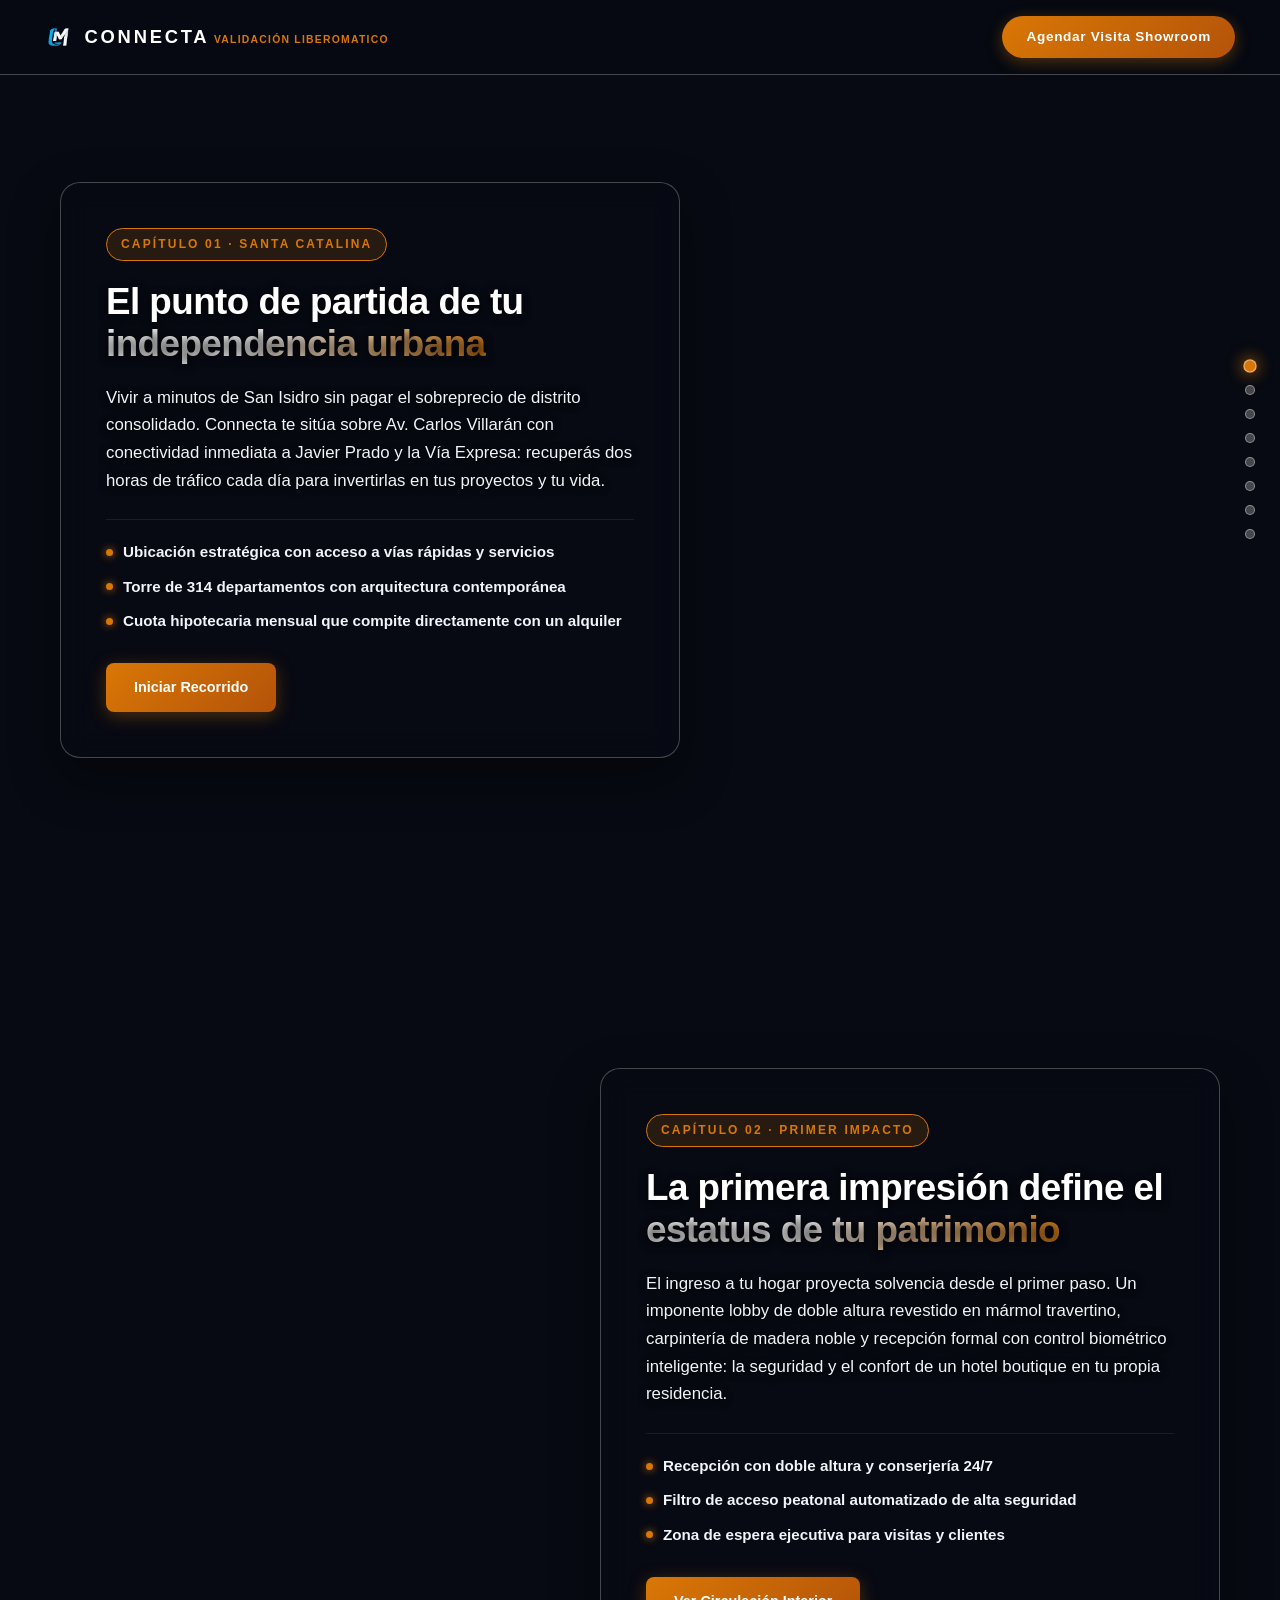
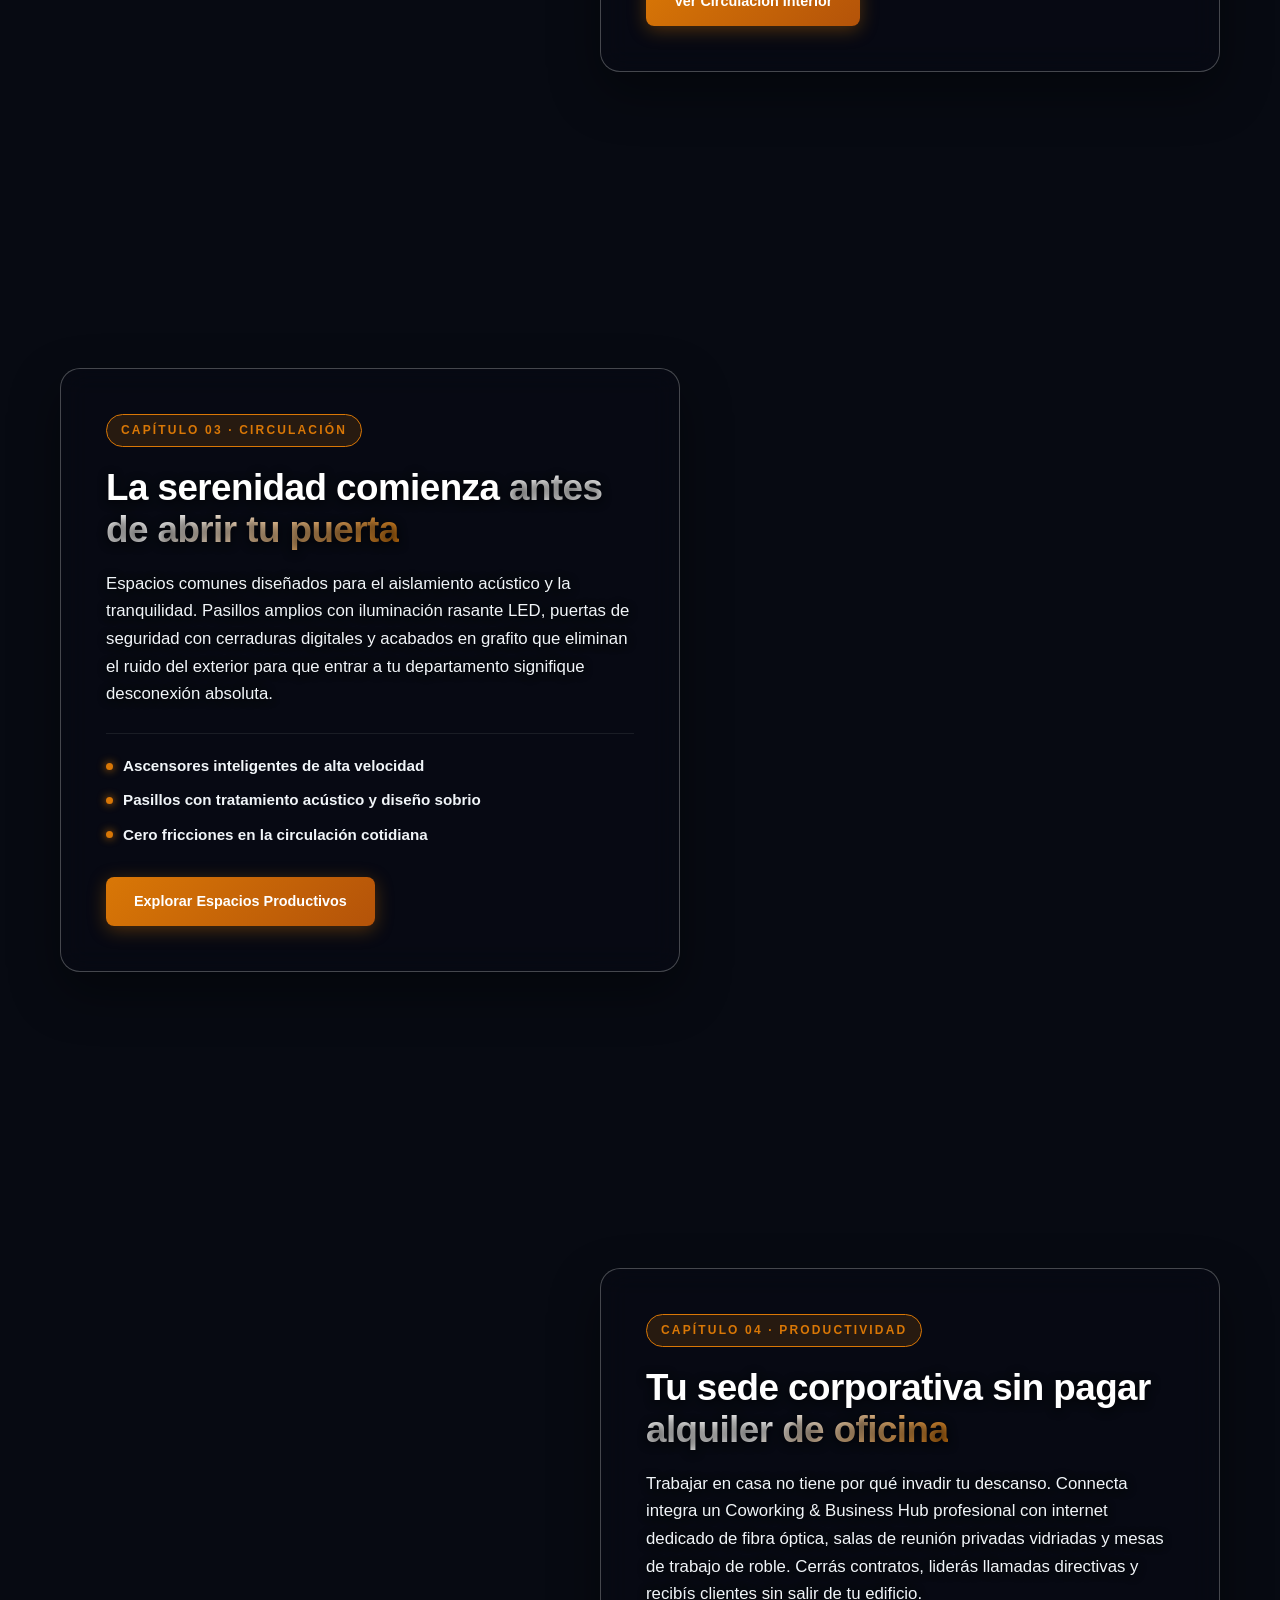
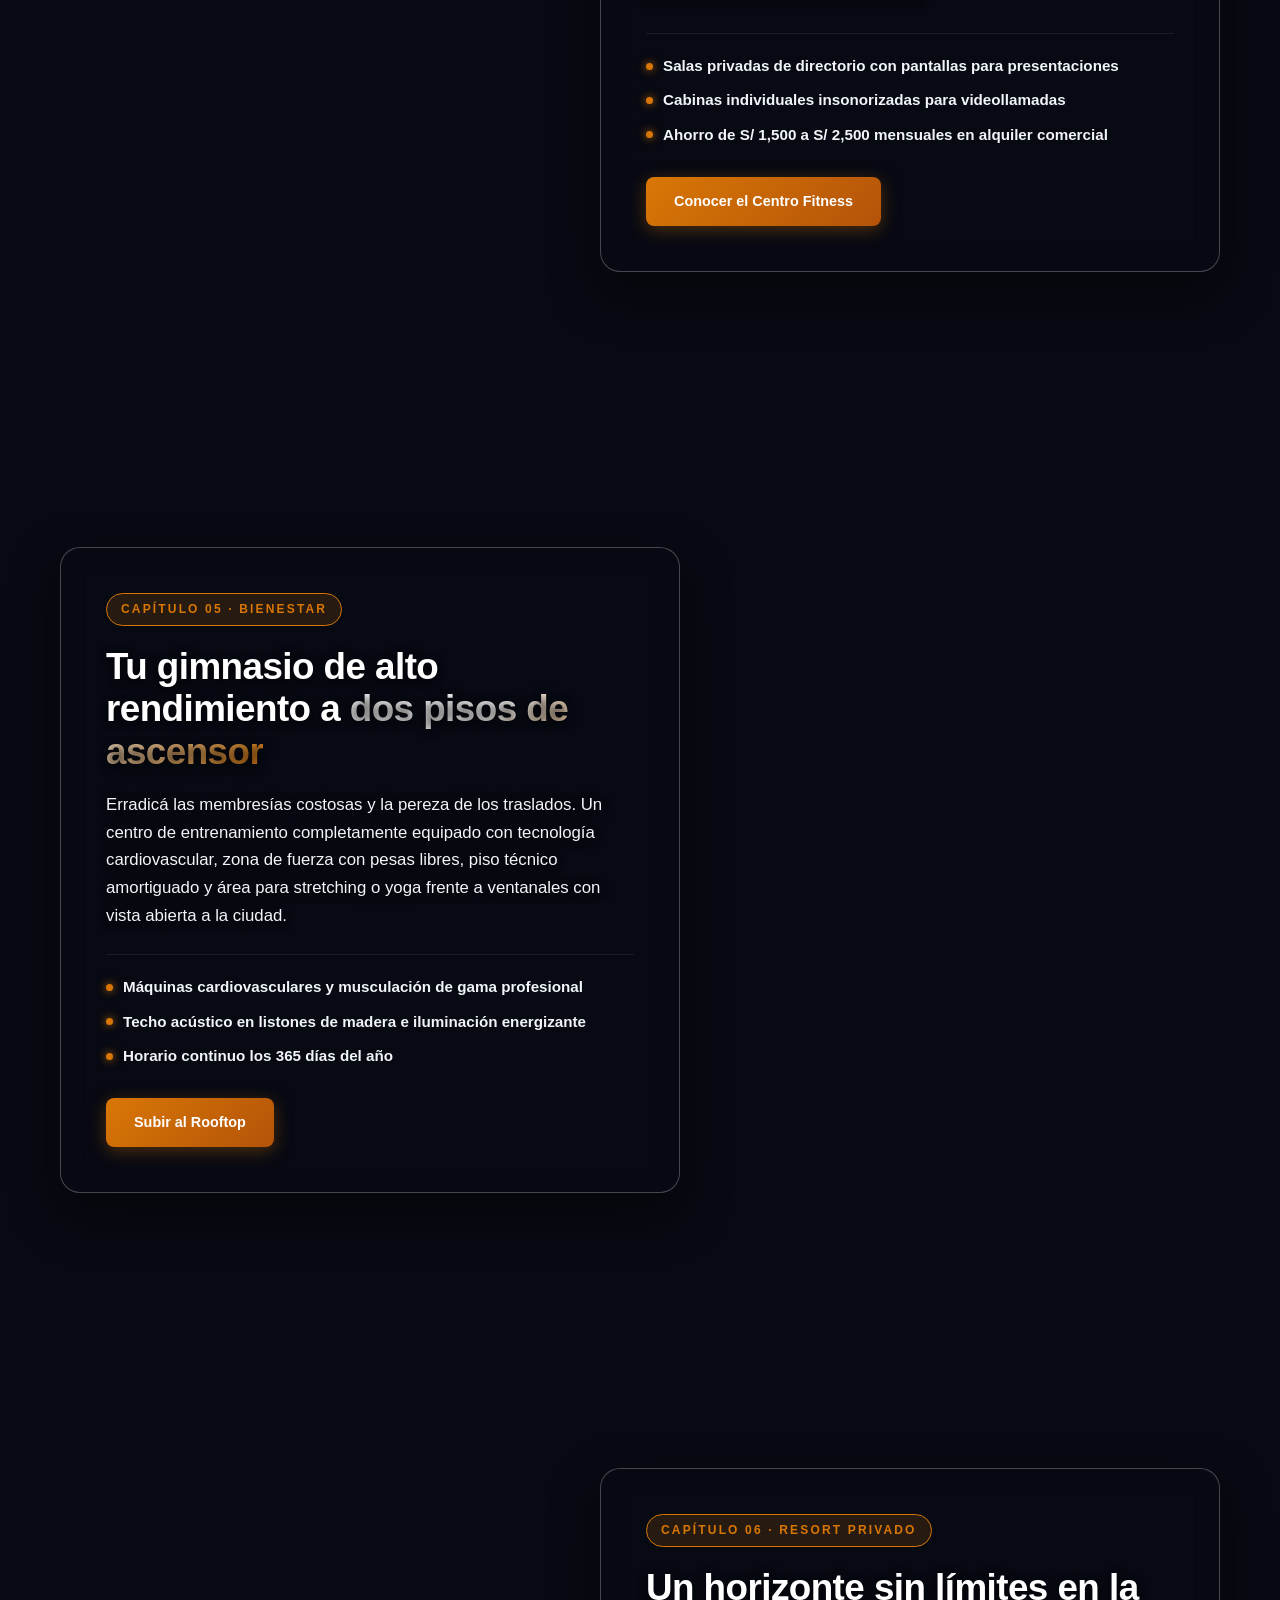
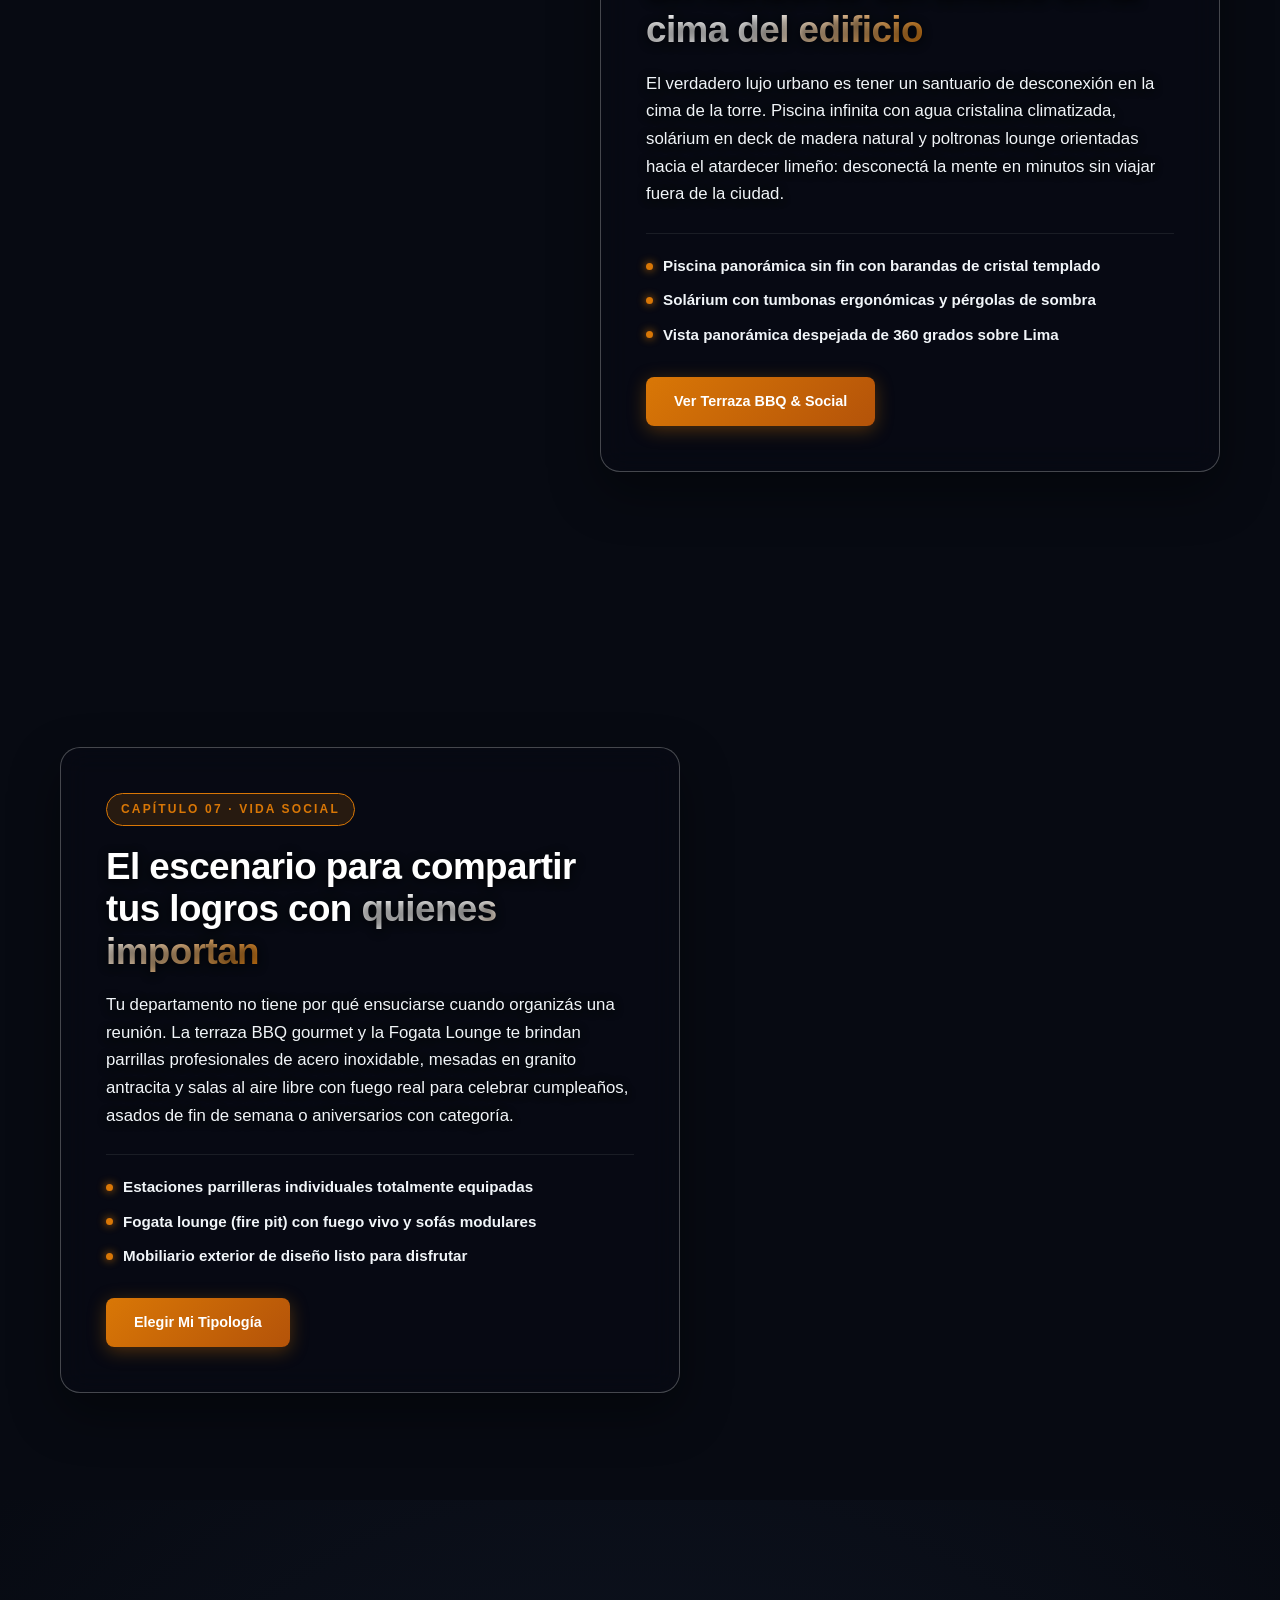
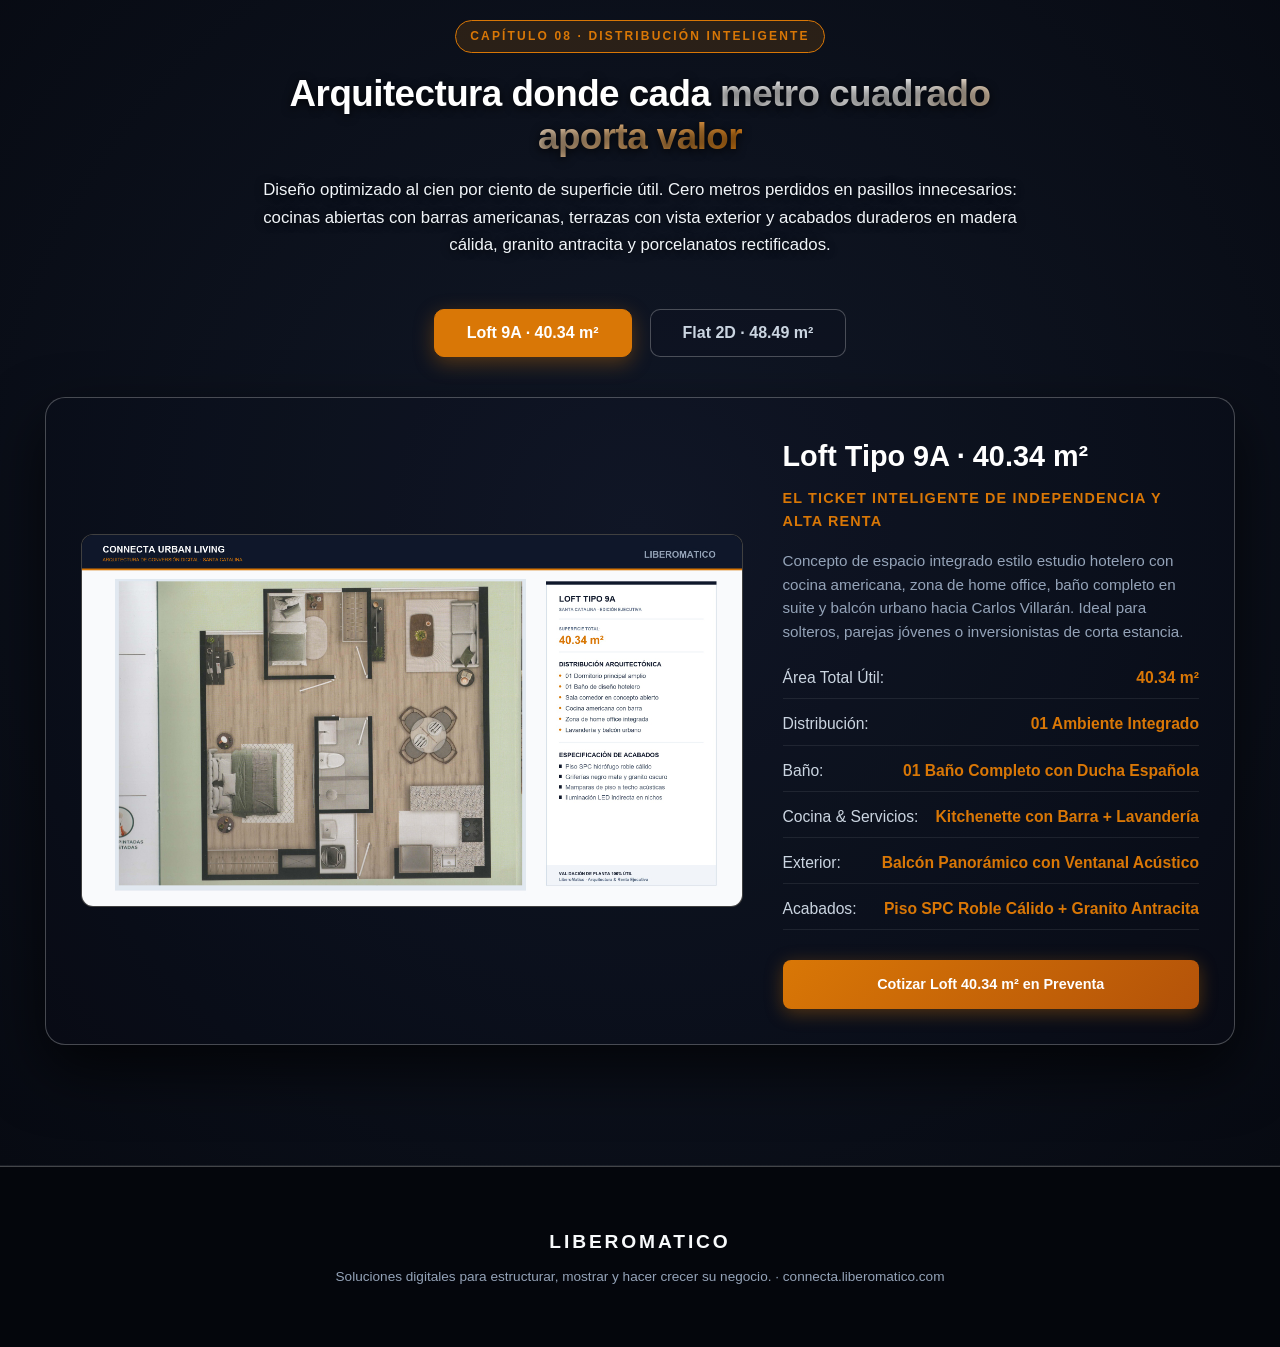
==== connecta/index.html @ 34555a6b "Add files via upload" ====
<!DOCTYPE html>
<html lang="es">
<head>
  <meta charset="UTF-8">
  <meta name="viewport" content="width=device-width, initial-scale=1.0">
  <title>CONNECTA URBAN LIVING · Santa Catalina | Recorrido Cinematográfico</title>
  <style>
    :root {
      --bg-dark: #070a12;
      --bg-card: rgba(10, 15, 29, 0.10); /* 90% de transparencia (10% opacidad) */
      --bg-glass: rgba(10, 15, 29, 0.10);
      --border-glass: rgba(255, 255, 255, 0.25); /* 75% de transparencia en contornos */
      --text-main: #f8fafc;
      --text-muted: #94a3b8;
      --gold-accent: #d97706;
      --gold-glow: rgba(217, 119, 6, 0.35);
      --cyan-accent: #06b6d4;
      --navy-deep: #0f172a;
    }

    * {
      box-sizing: border-box;
      margin: 0;
      padding: 0;
    }

    html {
      scroll-behavior: smooth;
    }

    body {
      font-family: -apple-system, BlinkMacSystemFont, "Segoe UI", Roboto, "Helvetica Neue", Arial, sans-serif;
      background-color: var(--bg-dark);
      color: var(--text-main);
      overflow-x: hidden;
      line-height: 1.6;
    }

    /* MOTION INTRO */
    #motion-intro {
      position: fixed;
      inset: 0;
      background: radial-gradient(circle at center, #1e293b 0%, #060913 100%);
      z-index: 9999;
      display: flex;
      flex-direction: column;
      align-items: center;
      justify-content: center;
      transition: opacity 0.9s cubic-bezier(0.16, 1, 0.3, 1), visibility 0.9s ease;
    }

    #motion-intro.vanish {
      opacity: 0;
      visibility: hidden;
      pointer-events: none;
    }

    .motion-box {
      text-align: center;
      animation: pulseIn 2s cubic-bezier(0.16, 1, 0.3, 1) forwards;
    }

    .motion-logo-img {
      max-width: 170px;
      height: auto;
      filter: drop-shadow(0 0 25px var(--gold-glow));
      margin-bottom: 20px;
    }

    .motion-title {
      font-size: 2.2rem;
      letter-spacing: 0.35em;
      font-weight: 800;
      text-transform: uppercase;
      margin-bottom: 8px;
      background: linear-gradient(135deg, #ffffff 40%, #d97706 100%);
      -webkit-background-clip: text;
      -webkit-text-fill-color: transparent;
    }

    .motion-sub {
      font-size: 0.85rem;
      letter-spacing: 0.25em;
      color: var(--gold-accent);
      text-transform: uppercase;
      font-weight: 600;
    }

    @keyframes pulseIn {
      0% { opacity: 0; transform: scale(0.9); }
      100% { opacity: 1; transform: scale(1); }
    }

    /* FIXED NAVBAR */
    header {
      position: fixed;
      top: 0;
      left: 0;
      right: 0;
      height: 75px;
      display: flex;
      align-items: center;
      justify-content: space-between;
      padding: 0 45px;
      background: rgba(7, 10, 18, 0.82);
      backdrop-filter: blur(14px);
      border-bottom: 1px solid var(--border-glass);
      z-index: 1000;
    }

    .nav-brand {
      display: flex;
      align-items: center;
      gap: 14px;
      text-decoration: none;
    }

    .nav-logo-badge {
      height: 38px;
      width: auto;
    }

    .brand-name {
      font-size: 1.15rem;
      font-weight: 800;
      letter-spacing: 0.15em;
      color: #fff;
    }

    .brand-by {
      font-size: 0.65rem;
      color: var(--gold-accent);
      letter-spacing: 0.12em;
      font-weight: 700;
      text-transform: uppercase;
    }

    .nav-cta-btn {
      display: inline-flex;
      align-items: center;
      gap: 8px;
      padding: 10px 24px;
      border-radius: 9999px;
      background: linear-gradient(135deg, var(--gold-accent) 0%, #b45309 100%);
      color: #ffffff;
      font-weight: 700;
      font-size: 0.85rem;
      text-decoration: none;
      letter-spacing: 0.05em;
      white-space: nowrap;
      box-shadow: 0 4px 15px var(--gold-glow);
      transition: transform 0.2s, box-shadow 0.2s;
    }

    .nav-cta-btn:hover {
      transform: translateY(-2px);
      box-shadow: 0 6px 20px rgba(217, 119, 6, 0.5);
    }

    /* SIDE PROGRESS DOTS */
    .scroll-nav {
      position: fixed;
      right: 25px;
      top: 50%;
      transform: translateY(-50%);
      z-index: 998;
      display: flex;
      flex-direction: column;
      gap: 14px;
    }

    .scroll-dot {
      width: 10px;
      height: 10px;
      border-radius: 50%;
      background: rgba(255, 255, 255, 0.25);
      border: 1px solid rgba(255, 255, 255, 0.4);
      transition: all 0.3s;
      cursor: pointer;
      position: relative;
    }

    .scroll-dot:hover, .scroll-dot.active {
      background: var(--gold-accent);
      box-shadow: 0 0 12px var(--gold-accent);
      transform: scale(1.35);
    }

    /* SECCIONES CINEMATOGRÁFICAS DE VIDEO */
    .video-section {
      position: relative;
      min-height: 100vh;
      min-height: 100dvh;
      width: 100vw;
      display: flex;
      align-items: center;
      justify-content: flex-start;
      padding: 120px 60px 80px 60px;
      overflow: hidden;
      background-color: var(--bg-dark);
    }

    .video-section-bg {
      display: block;
      position: absolute;
      top: 0;
      left: 0;
      width: 100%;
      height: 100%;
      object-fit: cover;
      object-position: center 10%;
      z-index: 1;
      pointer-events: none;
    }

    /* DIFUMINADO SUAVE Y CONTINUO ENTRE VIDEOS (CERO CORTES VISUALES) */
    .video-section::after {
      content: "";
      position: absolute;
      inset: 0;
      pointer-events: none;
      z-index: 2;
      background: linear-gradient(180deg, 
        #070a12 0%, 
        rgba(7, 10, 18, 0.45) 3%, 
        transparent 12%, 
        transparent 84%, 
        rgba(7, 10, 18, 0.75) 94%, 
        #070a12 100%
      );
    }

    .section-overlay {
      position: absolute;
      inset: 0;
      background: linear-gradient(90deg, rgba(7, 10, 18, 0.94) 0%, rgba(7, 10, 18, 0.72) 48%, rgba(7, 10, 18, 0.35) 100%);
      z-index: 3;
      pointer-events: none;
    }

    .video-section.align-right {
      justify-content: flex-end;
    }

    .video-section.align-right .section-overlay {
      background: linear-gradient(270deg, rgba(7, 10, 18, 0.94) 0%, rgba(7, 10, 18, 0.72) 48%, rgba(7, 10, 18, 0.35) 100%);
    }

    .section-content-card {
      position: relative;
      z-index: 4;
      max-width: 620px;
      background: rgba(10, 15, 29, 0.10); /* 90% de transparencia */
      backdrop-filter: blur(14px);
      -webkit-backdrop-filter: blur(14px);
      border: 1px solid rgba(255, 255, 255, 0.25); /* 75% de transparencia en contorno */
      border-radius: 20px;
      padding: 45px;
      box-shadow: 0 20px 50px rgba(0, 0, 0, 0.4);
      transition: transform 0.4s ease, border-color 0.4s ease, background 0.4s ease;
    }

    .section-content-card:hover {
      border-color: rgba(217, 119, 6, 0.45);
      background: rgba(10, 15, 29, 0.18);
    }

    .chapter-badge {
      display: inline-flex;
      align-items: center;
      gap: 8px;
      padding: 6px 14px;
      background: rgba(217, 119, 6, 0.15);
      border: 1px solid var(--gold-accent);
      color: var(--gold-accent);
      font-size: 0.75rem;
      font-weight: 800;
      letter-spacing: 0.18em;
      text-transform: uppercase;
      border-radius: 9999px;
      margin-bottom: 20px;
    }

    .section-heading {
      font-size: 2.3rem;
      font-weight: 800;
      line-height: 1.15;
      letter-spacing: -0.015em;
      margin-bottom: 18px;
      color: #ffffff;
      text-shadow: 0 2px 10px rgba(0, 0, 0, 0.85);
    }

    .section-heading span {
      background: linear-gradient(135deg, #ffffff 40%, var(--gold-accent) 100%);
      -webkit-background-clip: text;
      -webkit-text-fill-color: transparent;
    }

    .section-body-text {
      font-size: 1.05rem;
      color: #f1f5f9;
      line-height: 1.65;
      margin-bottom: 25px;
      text-shadow: 0 1px 8px rgba(0, 0, 0, 0.85);
    }

    .section-highlights {
      display: flex;
      flex-direction: column;
      gap: 10px;
      margin-bottom: 30px;
      border-top: 1px solid rgba(255, 255, 255, 0.08);
      padding-top: 20px;
    }

    .highlight-item {
      display: flex;
      align-items: center;
      gap: 10px;
      font-size: 0.95rem;
      color: #f1f5f9;
      font-weight: 600;
    }

    .highlight-bullet {
      width: 7px;
      height: 7px;
      border-radius: 50%;
      background: var(--gold-accent);
      box-shadow: 0 0 8px var(--gold-accent);
    }

    .btn-action-section {
      display: inline-flex;
      align-items: center;
      gap: 10px;
      padding: 13px 28px;
      background: linear-gradient(135deg, var(--gold-accent) 0%, #b45309 100%);
      color: #fff;
      font-weight: 800;
      font-size: 0.9rem;
      border-radius: 8px;
      text-decoration: none;
      box-shadow: 0 4px 18px var(--gold-glow);
      transition: all 0.25s ease;
    }

    .btn-action-section:hover {
      transform: translateY(-2px);
      box-shadow: 0 8px 25px rgba(217, 119, 6, 0.55);
    }

    /* SECCIÓN TIPOLOGÍAS Y PLANOS 2K */
    .plans-section-wrapper {
      position: relative;
      padding: 120px 45px;
      background: radial-gradient(circle at center, #111827 0%, #070a12 100%);
      border-bottom: 1px solid rgba(255, 255, 255, 0.08);
    }

    .plans-container {
      max-width: 1300px;
      margin: 0 auto;
    }

    .plans-header-box {
      text-align: center;
      max-width: 780px;
      margin: 0 auto 50px auto;
    }

    .plans-selector-tabs {
      display: flex;
      justify-content: center;
      gap: 18px;
      margin-bottom: 40px;
    }

    .plan-tab-btn {
      padding: 14px 32px;
      border-radius: 10px;
      background: var(--bg-card);
      border: 1px solid var(--border-glass);
      color: #cbd5e1;
      font-size: 1rem;
      font-weight: 700;
      cursor: pointer;
      transition: all 0.25s ease;
    }

    .plan-tab-btn.active {
      background: var(--gold-accent);
      color: #ffffff;
      border-color: var(--gold-accent);
      box-shadow: 0 6px 20px var(--gold-glow);
    }

    .plan-viewer-card {
      background: var(--bg-card);
      border: 1px solid var(--border-glass);
      border-radius: 20px;
      padding: 35px;
      display: grid;
      grid-template-columns: 1.35fr 0.85fr;
      gap: 40px;
      align-items: center;
      box-shadow: 0 25px 60px rgba(0, 0, 0, 0.7);
    }

    .plan-image-box {
      width: 100%;
      border-radius: 12px;
      overflow: hidden;
      border: 1px solid var(--border-glass);
      background: #000;
    }

    .plan-image-box img {
      width: 100%;
      height: auto;
      display: block;
      transition: transform 0.4s ease;
    }

    .plan-image-box:hover img {
      transform: scale(1.02);
    }

    .plan-spec-list {
      list-style: none;
      display: flex;
      flex-direction: column;
      gap: 12px;
      margin: 22px 0 30px 0;
    }

    .plan-spec-list li {
      font-size: 0.98rem;
      color: #cbd5e1;
      display: flex;
      justify-content: space-between;
      border-bottom: 1px solid rgba(255, 255, 255, 0.08);
      padding-bottom: 8px;
    }

    .plan-spec-list li strong {
      color: var(--gold-accent);
    }


    /* FOOTER */
    footer {
      border-top: 1px solid var(--border-glass);
      padding: 60px 40px;
      text-align: center;
      background: #04060c;
    }

    .footer-brand {
      font-size: 1.2rem;
      font-weight: 800;
      letter-spacing: 0.15em;
      margin-bottom: 8px;
    }

    .footer-copy {
      font-size: 0.85rem;
      color: var(--text-muted);
    }

    @media (max-width: 900px) {
      .video-section { 
        min-height: 100vh;
        min-height: 100dvh;
        width: 100vw;
        max-width: 100vw;
        padding: 58px 14px 18px 14px; 
        display: flex;
        flex-direction: column;
        align-items: center;
        justify-content: flex-end;
        position: relative;
        overflow: hidden;
      }
      .video-section.align-right {
        justify-content: flex-end;
      }
      .video-section-bg {
        position: absolute;
        top: 0;
        left: 0;
        width: 100%;
        height: 100%;
        min-width: 100%;
        min-height: 100%;
        object-fit: cover;
        object-position: center 6%;
        z-index: 1;
        pointer-events: none;
      }
      .section-overlay {
        position: absolute;
        inset: 0;
        background: linear-gradient(180deg, rgba(7, 10, 18, 0.0) 0%, rgba(7, 10, 18, 0.2) 50%, rgba(7, 10, 18, 0.85) 90%);
        z-index: 2;
        pointer-events: none;
      }
      .video-section.align-right .section-overlay {
        position: absolute;
        inset: 0;
        background: linear-gradient(180deg, rgba(7, 10, 18, 0.0) 0%, rgba(7, 10, 18, 0.2) 50%, rgba(7, 10, 18, 0.85) 90%);
        z-index: 2;
        pointer-events: none;
      }
      .section-content-card { 
        position: relative;
        z-index: 4;
        max-width: 100%; 
        width: 100%;
        padding: 14px 16px; 
        background: rgba(10, 15, 29, 0.10); /* 90% de transparencia */
        backdrop-filter: blur(14px);
        -webkit-backdrop-filter: blur(14px);
        border: 1px solid rgba(255, 255, 255, 0.25); /* 75% de transparencia en contorno */
        border-radius: 14px;
        margin: 0;
        box-shadow: 0 10px 30px rgba(0, 0, 0, 0.4);
      }
      .chapter-badge {
        font-size: 0.65rem;
        padding: 3px 8px;
        margin-bottom: 6px;
        letter-spacing: 0.1em;
      }
      .section-heading { 
        font-size: 1.25rem; 
        line-height: 1.22; 
        margin-bottom: 6px; 
        text-shadow: 0 2px 8px rgba(0, 0, 0, 0.9);
      }
      .section-body-text { 
        font-size: 0.84rem; 
        line-height: 1.38; 
        margin-bottom: 10px; 
        color: #f8fafc;
        display: -webkit-box;
        -webkit-line-clamp: 2;
        -webkit-box-orient: vertical;
        overflow: hidden;
        text-shadow: 0 1px 6px rgba(0, 0, 0, 0.9);
      }
      .section-highlights { 
        display: none; /* Se oculta en mobile para despejar completamente el cuerpo del avatar */
      }
      .btn-action-section { 
        padding: 9px 18px; 
        font-size: 0.82rem; 
        width: 100%; 
        justify-content: center; 
        border-radius: 8px;
      }
      .plan-viewer-card { grid-template-columns: 1fr; gap: 20px; padding: 18px 14px; }
      .plans-section-wrapper { padding: 60px 14px; }
      .plans-header-box { margin-bottom: 24px; }
      .plans-selector-tabs { gap: 10px; margin-bottom: 24px; }
      .plan-tab-btn { padding: 10px 18px; font-size: 0.85rem; }
      .scroll-nav { display: none; }
      header { padding: 0 14px; height: 52px; background: rgba(7, 10, 18, 0.55); backdrop-filter: blur(10px); }
      .brand-name { font-size: 0.95rem; }
      .brand-by { font-size: 0.6rem; }
      .nav-cta-btn { padding: 6px 14px; font-size: 0.75rem; }
    }
  </style>
</head>
<body>

  <!-- MOTION INTRO -->
  <div id="motion-intro">
    <div class="motion-box">
      <img src="assets/logo.png" alt="LiberoMatico Logo" class="motion-logo-img">
      <div class="motion-title">CONNECTA</div>
      <div class="motion-sub">Urban Living · Santa Catalina</div>
    </div>
  </div>

  <!-- NAVIGATION -->
  <header>
    <a href="#" class="nav-brand">
      <img src="assets/logo.png" alt="Logo" class="nav-logo-badge">
      <div class="nav-titles">
        <span class="brand-name">CONNECTA</span>
        <span class="brand-by">Validación LiberoMatico</span>
      </div>
    </a>
    <a href="https://wa.me/51999999999?text=Hola,%20deseo%20agendar%20visita%20a%20Connecta%20Urban%20Living" target="_blank" class="nav-cta-btn">
      Agendar Visita Showroom
    </a>
  </header>

  <!-- SIDE SCROLL DOTS -->
  <div class="scroll-nav">
    <a href="#sec-llegada" class="scroll-dot active" title="01 · La Llegada"></a>
    <a href="#sec-lobby" class="scroll-dot" title="02 · El Lobby"></a>
    <a href="#sec-pasillo" class="scroll-dot" title="03 · Pasillos"></a>
    <a href="#sec-coworking" class="scroll-dot" title="04 · Coworking"></a>
    <a href="#sec-gym" class="scroll-dot" title="05 · Fitness"></a>
    <a href="#sec-piscina" class="scroll-dot" title="06 · Piscina Rooftop"></a>
    <a href="#sec-celebracion" class="scroll-dot" title="07 · Celebraciones"></a>
    <a href="#sec-planos" class="scroll-dot" title="08 · Tipologías"></a>
  </div>

  <!-- SECCIÓN 01: LA LLEGADA / HERO -->
  <section id="sec-llegada" class="video-section">
    <video class="video-section-bg" src="assets/video/video_entrada.mp4" autoplay loop muted playsinline webkit-playsinline x5-playsinline preload="auto">
      <source src="assets/video/video_entrada.mp4" type="video/mp4">
    </video>
    <div class="section-overlay"></div>
    <div class="section-content-card">
      <div class="chapter-badge">Capítulo 01 · Santa Catalina</div>
      <h1 class="section-heading">El punto de partida de tu <span>independencia urbana</span></h1>
      <p class="section-body-text">
        Vivir a minutos de San Isidro sin pagar el sobreprecio de distrito consolidado. 
        Connecta te sitúa sobre Av. Carlos Villarán con conectividad inmediata a Javier Prado y la Vía Expresa: 
        recuperás dos horas de tráfico cada día para invertirlas en tus proyectos y tu vida.
      </p>
      <div class="section-highlights">
        <div class="highlight-item"><div class="highlight-bullet"></div> Ubicación estratégica con acceso a vías rápidas y servicios</div>
        <div class="highlight-item"><div class="highlight-bullet"></div> Torre de 314 departamentos con arquitectura contemporánea</div>
        <div class="highlight-item"><div class="highlight-bullet"></div> Cuota hipotecaria mensual que compite directamente con un alquiler</div>
      </div>
      <a href="#sec-lobby" class="btn-action-section">Iniciar Recorrido</a>
    </div>
  </section>

  <!-- SECCIÓN 02: EL LOBBY DE VANGUARDIA -->
  <section id="sec-lobby" class="video-section align-right">
    <video class="video-section-bg" src="assets/video/video_lobby.mp4" autoplay loop muted playsinline webkit-playsinline x5-playsinline preload="auto">
      <source src="assets/video/video_lobby.mp4" type="video/mp4">
    </video>
    <div class="section-overlay"></div>
    <div class="section-content-card">
      <div class="chapter-badge">Capítulo 02 · Primer Impacto</div>
      <h2 class="section-heading">La primera impresión define el <span>estatus de tu patrimonio</span></h2>
      <p class="section-body-text">
        El ingreso a tu hogar proyecta solvencia desde el primer paso. 
        Un imponente lobby de doble altura revestido en mármol travertino, carpintería de madera noble y recepción formal con control biométrico inteligente: la seguridad y el confort de un hotel boutique en tu propia residencia.
      </p>
      <div class="section-highlights">
        <div class="highlight-item"><div class="highlight-bullet"></div> Recepción con doble altura y conserjería 24/7</div>
        <div class="highlight-item"><div class="highlight-bullet"></div> Filtro de acceso peatonal automatizado de alta seguridad</div>
        <div class="highlight-item"><div class="highlight-bullet"></div> Zona de espera ejecutiva para visitas y clientes</div>
      </div>
      <a href="#sec-pasillo" class="btn-action-section">Ver Circulación Interior</a>
    </div>
  </section>

  <!-- SECCIÓN 03: CIRCULACIÓN & PRIVACIDAD -->
  <section id="sec-pasillo" class="video-section">
    <video class="video-section-bg" src="assets/video/video_pasillo.mp4" autoplay loop muted playsinline webkit-playsinline x5-playsinline preload="auto">
      <source src="assets/video/video_pasillo.mp4" type="video/mp4">
    </video>
    <div class="section-overlay"></div>
    <div class="section-content-card">
      <div class="chapter-badge">Capítulo 03 · Circulación</div>
      <h2 class="section-heading">La serenidad comienza <span>antes de abrir tu puerta</span></h2>
      <p class="section-body-text">
        Espacios comunes diseñados para el aislamiento acústico y la tranquilidad. 
        Pasillos amplios con iluminación rasante LED, puertas de seguridad con cerraduras digitales y acabados en grafito que eliminan el ruido del exterior para que entrar a tu departamento signifique desconexión absoluta.
      </p>
      <div class="section-highlights">
        <div class="highlight-item"><div class="highlight-bullet"></div> Ascensores inteligentes de alta velocidad</div>
        <div class="highlight-item"><div class="highlight-bullet"></div> Pasillos con tratamiento acústico y diseño sobrio</div>
        <div class="highlight-item"><div class="highlight-bullet"></div> Cero fricciones en la circulación cotidiana</div>
      </div>
      <a href="#sec-coworking" class="btn-action-section">Explorar Espacios Productivos</a>
    </div>
  </section>

  <!-- SECCIÓN 04: COWORKING & BUSINESS HUB -->
  <section id="sec-coworking" class="video-section align-right">
    <video class="video-section-bg" src="assets/video/video_coworking.mp4" autoplay loop muted playsinline webkit-playsinline x5-playsinline preload="auto">
      <source src="assets/video/video_coworking.mp4" type="video/mp4">
    </video>
    <div class="section-overlay"></div>
    <div class="section-content-card">
      <div class="chapter-badge">Capítulo 04 · Productividad</div>
      <h2 class="section-heading">Tu sede corporativa sin pagar <span>alquiler de oficina</span></h2>
      <p class="section-body-text">
        Trabajar en casa no tiene por qué invadir tu descanso. 
        Connecta integra un Coworking & Business Hub profesional con internet dedicado de fibra óptica, salas de reunión privadas vidriadas y mesas de trabajo de roble. Cerrás contratos, liderás llamadas directivas y recibís clientes sin salir de tu edificio.
      </p>
      <div class="section-highlights">
        <div class="highlight-item"><div class="highlight-bullet"></div> Salas privadas de directorio con pantallas para presentaciones</div>
        <div class="highlight-item"><div class="highlight-bullet"></div> Cabinas individuales insonorizadas para videollamadas</div>
        <div class="highlight-item"><div class="highlight-bullet"></div> Ahorro de S/ 1,500 a S/ 2,500 mensuales en alquiler comercial</div>
      </div>
      <a href="#sec-gym" class="btn-action-section">Conocer el Centro Fitness</a>
    </div>
  </section>

  <!-- SECCIÓN 05: CENTRO FITNESS & GIMNASIO -->
  <section id="sec-gym" class="video-section">
    <video class="video-section-bg" src="assets/video/video_gym.mp4" autoplay loop muted playsinline webkit-playsinline x5-playsinline preload="auto">
      <source src="assets/video/video_gym.mp4" type="video/mp4">
    </video>
    <div class="section-overlay"></div>
    <div class="section-content-card">
      <div class="chapter-badge">Capítulo 05 · Bienestar</div>
      <h2 class="section-heading">Tu gimnasio de alto rendimiento a <span>dos pisos de ascensor</span></h2>
      <p class="section-body-text">
        Erradicá las membresías costosas y la pereza de los traslados. 
        Un centro de entrenamiento completamente equipado con tecnología cardiovascular, zona de fuerza con pesas libres, piso técnico amortiguado y área para stretching o yoga frente a ventanales con vista abierta a la ciudad.
      </p>
      <div class="section-highlights">
        <div class="highlight-item"><div class="highlight-bullet"></div> Máquinas cardiovasculares y musculación de gama profesional</div>
        <div class="highlight-item"><div class="highlight-bullet"></div> Techo acústico en listones de madera e iluminación energizante</div>
        <div class="highlight-item"><div class="highlight-bullet"></div> Horario continuo los 365 días del año</div>
      </div>
      <a href="#sec-piscina" class="btn-action-section">Subir al Rooftop</a>
    </div>
  </section>

  <!-- SECCIÓN 06: PISCINA PANORÁMICA EN ROOFTOP -->
  <section id="sec-piscina" class="video-section align-right">
    <video class="video-section-bg" src="assets/video/video_piscina.mp4" autoplay loop muted playsinline webkit-playsinline x5-playsinline preload="auto">
      <source src="assets/video/video_piscina.mp4" type="video/mp4">
    </video>
    <div class="section-overlay"></div>
    <div class="section-content-card">
      <div class="chapter-badge">Capítulo 06 · Resort Privado</div>
      <h2 class="section-heading">Un horizonte sin límites en la <span>cima del edificio</span></h2>
      <p class="section-body-text">
        El verdadero lujo urbano es tener un santuario de desconexión en la cima de la torre. 
        Piscina infinita con agua cristalina climatizada, solárium en deck de madera natural y poltronas lounge orientadas hacia el atardecer limeño: desconectá la mente en minutos sin viajar fuera de la ciudad.
      </p>
      <div class="section-highlights">
        <div class="highlight-item"><div class="highlight-bullet"></div> Piscina panorámica sin fin con barandas de cristal templado</div>
        <div class="highlight-item"><div class="highlight-bullet"></div> Solárium con tumbonas ergonómicas y pérgolas de sombra</div>
        <div class="highlight-item"><div class="highlight-bullet"></div> Vista panorámica despejada de 360 grados sobre Lima</div>
      </div>
      <a href="#sec-celebracion" class="btn-action-section">Ver Terraza BBQ & Social</a>
    </div>
  </section>

  <!-- SECCIÓN 07: CELEBRACIONES & BBQ GRILL -->
  <section id="sec-celebracion" class="video-section">
    <video class="video-section-bg" src="assets/video/video_celebracion.mp4" autoplay loop muted playsinline webkit-playsinline x5-playsinline preload="auto">
      <source src="assets/video/video_celebracion.mp4" type="video/mp4">
    </video>
    <div class="section-overlay"></div>
    <div class="section-content-card">
      <div class="chapter-badge">Capítulo 07 · Vida Social</div>
      <h2 class="section-heading">El escenario para compartir tus logros con <span>quienes importan</span></h2>
      <p class="section-body-text">
        Tu departamento no tiene por qué ensuciarse cuando organizás una reunión. 
        La terraza BBQ gourmet y la Fogata Lounge te brindan parrillas profesionales de acero inoxidable, mesadas en granito antracita y salas al aire libre con fuego real para celebrar cumpleaños, asados de fin de semana o aniversarios con categoría.
      </p>
      <div class="section-highlights">
        <div class="highlight-item"><div class="highlight-bullet"></div> Estaciones parrilleras individuales totalmente equipadas</div>
        <div class="highlight-item"><div class="highlight-bullet"></div> Fogata lounge (fire pit) con fuego vivo y sofás modulares</div>
        <div class="highlight-item"><div class="highlight-bullet"></div> Mobiliario exterior de diseño listo para disfrutar</div>
      </div>
      <a href="#sec-planos" class="btn-action-section">Elegir Mi Tipología</a>
    </div>
  </section>

  <!-- SECCIÓN 08: TIPOLOGÍAS & PLANOS 2K -->
  <section id="sec-planos" class="plans-section-wrapper">
    <div class="plans-container">
      <div class="plans-header-box">
        <div class="chapter-badge">Capítulo 08 · Distribución Inteligente</div>
        <h2 class="section-heading">Arquitectura donde cada <span>metro cuadrado aporta valor</span></h2>
        <p class="section-body-text">
          Diseño optimizado al cien por ciento de superficie útil. Cero metros perdidos en pasillos innecesarios: 
          cocinas abiertas con barras americanas, terrazas con vista exterior y acabados duraderos en madera cálida, granito antracita y porcelanatos rectificados.
        </p>
      </div>

      <div class="plans-selector-tabs">
        <button class="plan-tab-btn active" onclick="switchPlan('loft')">Loft 9A · 40.34 m²</button>
        <button class="plan-tab-btn" onclick="switchPlan('flat')">Flat 2D · 48.49 m²</button>
      </div>

      <!-- CARD LOFT 40M2 -->
      <div class="plan-viewer-card" id="card-loft">
        <div class="plan-image-box">
          <img src="assets/plano_loft.jpg" alt="Lámina Técnica Loft Tipo 9A 40.34m2">
        </div>
        <div class="plan-info-box">
          <h3 style="font-size: 1.8rem; font-weight: 800; margin-bottom: 8px; color: #fff;">Loft Tipo 9A · 40.34 m²</h3>
          <p style="color: var(--gold-accent); font-weight: 700; font-size: 0.9rem; text-transform: uppercase; letter-spacing: 0.08em; margin-bottom: 16px;">
            El Ticket Inteligente de Independencia y Alta Renta
          </p>
          <p style="color: var(--text-muted); font-size: 0.95rem; line-height: 1.55;">
            Concepto de espacio integrado estilo estudio hotelero con cocina americana, zona de home office, baño completo en suite y balcón urbano hacia Carlos Villarán. Ideal para solteros, parejas jóvenes o inversionistas de corta estancia.
          </p>
          <ul class="plan-spec-list">
            <li><span>Área Total Útil:</span> <strong>40.34 m²</strong></li>
            <li><span>Distribución:</span> <strong>01 Ambiente Integrado</strong></li>
            <li><span>Baño:</span> <strong>01 Baño Completo con Ducha Española</strong></li>
            <li><span>Cocina & Servicios:</span> <strong>Kitchenette con Barra + Lavandería</strong></li>
            <li><span>Exterior:</span> <strong>Balcón Panorámico con Ventanal Acústico</strong></li>
            <li><span>Acabados:</span> <strong>Piso SPC Roble Cálido + Granito Antracita</strong></li>
          </ul>
          <a href="https://wa.me/51999999999?text=Hola,%20deseo%20la%20cotizacion%20oficial%20del%20Loft%20Tipo%209A%20(40.34m2)%20en%20Connecta" target="_blank" class="btn-action-section" style="width: 100%; justify-content: center;">
            Cotizar Loft 40.34 m² en Preventa
          </a>
        </div>
      </div>

      <!-- CARD FLAT 48M2 -->
      <div class="plan-viewer-card" id="card-flat" style="display: none;">
        <div class="plan-image-box">
          <img src="assets/plano_flat.jpg" alt="Lámina Técnica Flat Tipo 5A 48.49m2">
        </div>
        <div class="plan-info-box">
          <h3 style="font-size: 1.8rem; font-weight: 800; margin-bottom: 8px; color: #fff;">Flat Tipo 5A · 48.49 m²</h3>
          <p style="color: var(--gold-accent); font-weight: 700; font-size: 0.9rem; text-transform: uppercase; letter-spacing: 0.08em; margin-bottom: 16px;">
            Versatilidad Total · 2 Dormitorios y 2 Baños
          </p>
          <p style="color: var(--text-muted); font-size: 0.95rem; line-height: 1.55;">
            Planta inteligente con dormitorio principal y segundo dormitorio versátil para oficina privada o habitación de huéspedes. Sala comedor amplia, dos baños completos de lujo y balcón exterior con vista despejada.
          </p>
          <ul class="plan-spec-list">
            <li><span>Área Total Útil:</span> <strong>48.49 m²</strong></li>
            <li><span>Distribución:</span> <strong>02 Dormitorios con Closet</strong></li>
            <li><span>Baños:</span> <strong>02 Baños Completos</strong></li>
            <li><span>Área Social:</span> <strong>Sala Comedor + Balcón Exterior</strong></li>
            <li><span>Cocina:</span> <strong>Cocina Abierta con Mesada + Lavandería</strong></li>
            <li><span>Acabados:</span> <strong>Porcelanato Rectificado + Melamina Grafito</strong></li>
          </ul>
          <a href="https://wa.me/51999999999?text=Hola,%20deseo%20la%20cotizacion%20oficial%20del%20Flat%20Tipo%205A%20(48.49m2)%20en%20Connecta" target="_blank" class="btn-action-section" style="width: 100%; justify-content: center;">
            Cotizar Flat 48.49 m² en Preventa
          </a>
        </div>
      </div>

    </div>
  </section>


  <!-- FOOTER -->
  <footer>
    <div class="footer-brand">LIBEROMATICO</div>
    <div class="footer-copy">Soluciones digitales para estructurar, mostrar y hacer crecer su negocio. · connecta.liberomatico.com</div>
  </footer>

      <script>
    // CONTROL DEL INTRO MOTION
    function hideIntro() {
      const intro = document.getElementById('motion-intro');
      if (intro && !intro.classList.contains('vanish')) {
        intro.classList.add('vanish');
      }
      wakeAllVideos();
    }
    window.addEventListener('load', () => setTimeout(hideIntro, 600));
    setTimeout(hideIntro, 1200);

    // PLAN TAB SWITCHER
    function switchPlan(type) {
      const cardLoft = document.getElementById('card-loft');
      const cardFlat = document.getElementById('card-flat');
      const buttons = document.querySelectorAll('.plan-tab-btn');

      buttons.forEach(btn => btn.classList.remove('active'));

      if (type === 'loft') {
        cardLoft.style.display = 'grid';
        cardFlat.style.display = 'none';
        buttons[0].classList.add('active');
      } else {
        cardLoft.style.display = 'none';
        cardFlat.style.display = 'grid';
        buttons[1].classList.add('active');
      }
    }

    // MOTOR MULTIMEDIA INMERSIVO TOTAL PARA MOBILE Y PC
    const sections = document.querySelectorAll('.video-section, .plans-section-wrapper');
    const dots = document.querySelectorAll('.scroll-dot');
    const allVideos = document.querySelectorAll('video');

    function wakeAllVideos() {
      allVideos.forEach(v => {
        v.muted = true;
        v.defaultMuted = true;
        v.playsInline = true;
        v.setAttribute('muted', '');
        v.setAttribute('playsinline', '');
        v.setAttribute('webkit-playsinline', '');
        v.setAttribute('x5-playsinline', '');
        if (v.paused) {
          const p = v.play();
          if (p && p.catch) p.catch(() => {});
        }
      });
    }

    // Ejecución inmediata
    wakeAllVideos();
    document.addEventListener('DOMContentLoaded', wakeAllVideos);
    window.addEventListener('load', wakeAllVideos);

    // Desbloqueo pasivo en cualquier interacción táctil o scroll
    ['touchstart', 'touchend', 'scroll', 'click'].forEach(evt => {
      window.addEventListener(evt, wakeAllVideos, { passive: true });
    });

    // SCROLL SPY PARA INDICADORES LATERALES
    if ('IntersectionObserver' in window) {
      const dotObserver = new IntersectionObserver((entries) => {
        entries.forEach(entry => {
          if (entry.isIntersecting) {
            const id = entry.target.getAttribute('id');
            dots.forEach(dot => {
              if (dot.getAttribute('href') === '#' + id) {
                dot.classList.add('active');
              } else {
                dot.classList.remove('active');
              }
            });
          }
        });
      }, { threshold: 0.3 });

      sections.forEach(s => dotObserver.observe(s));
    }
  </script>
</body>
</html>
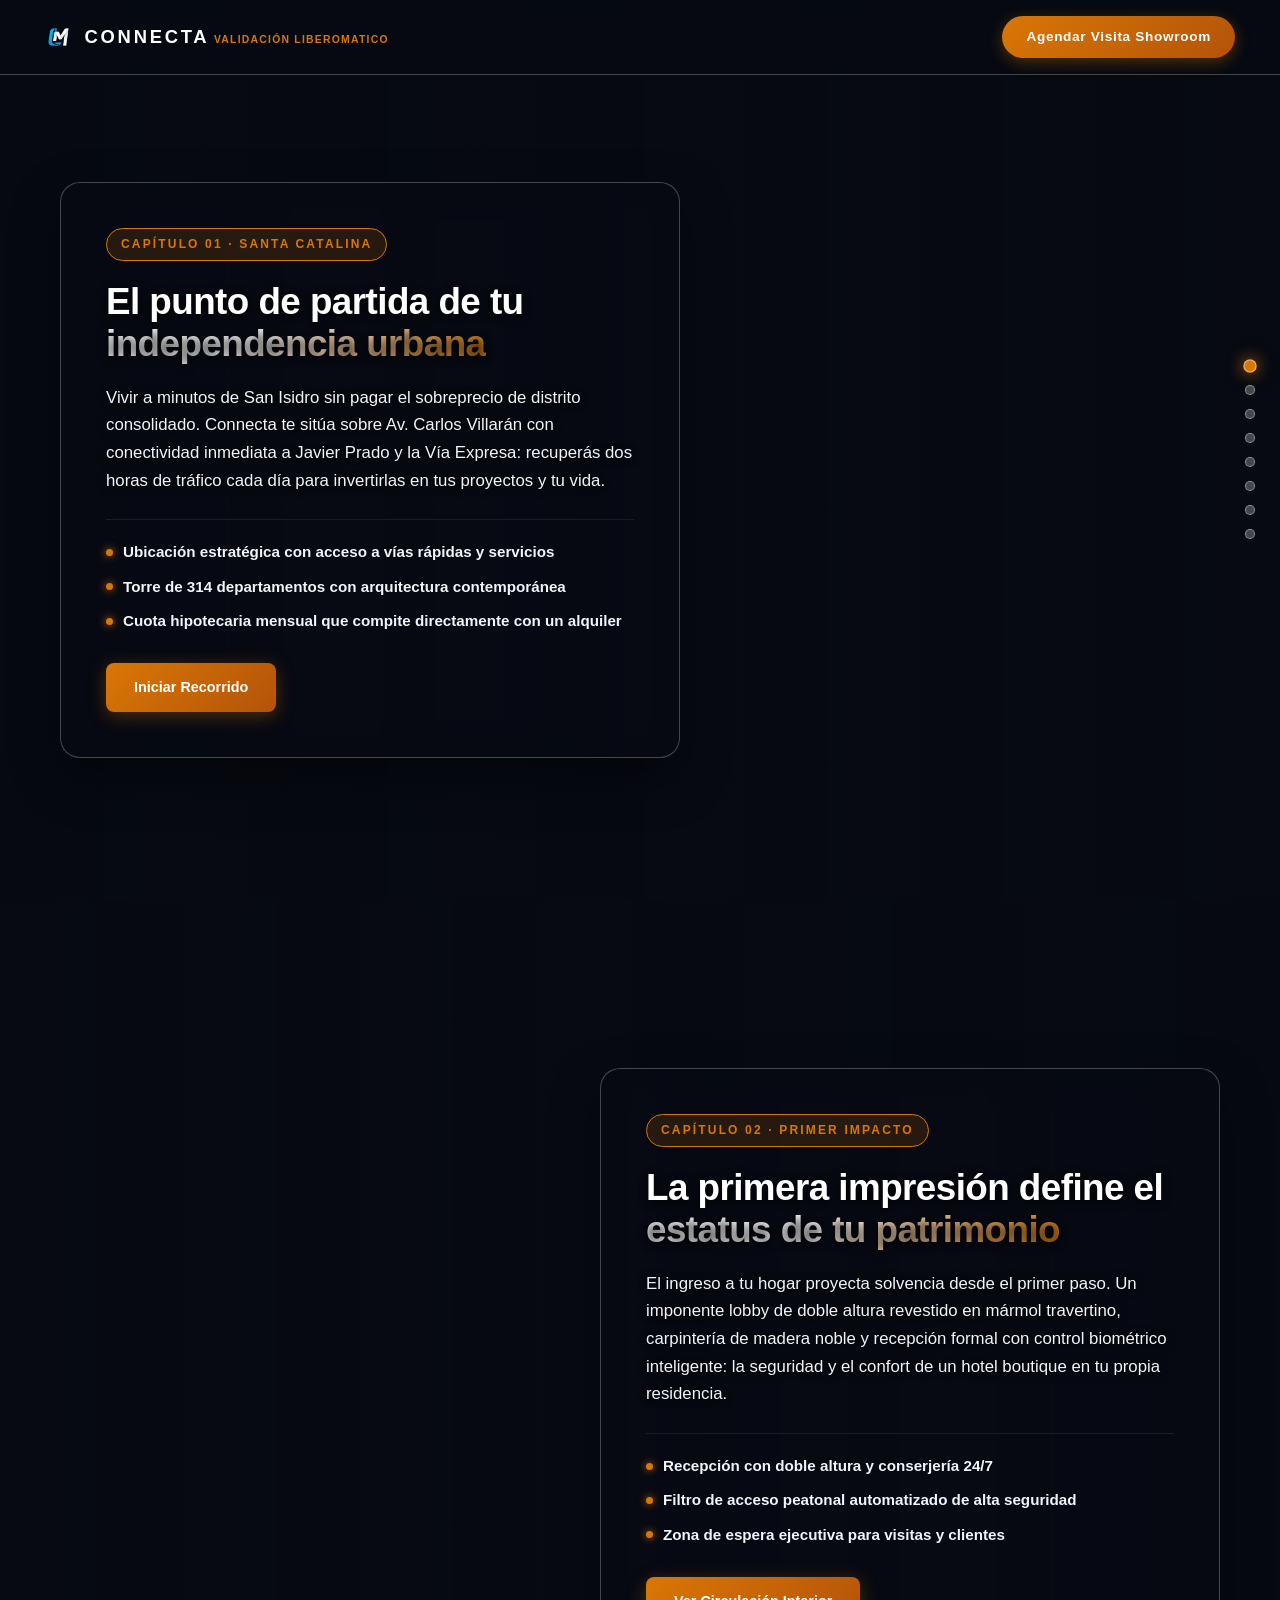
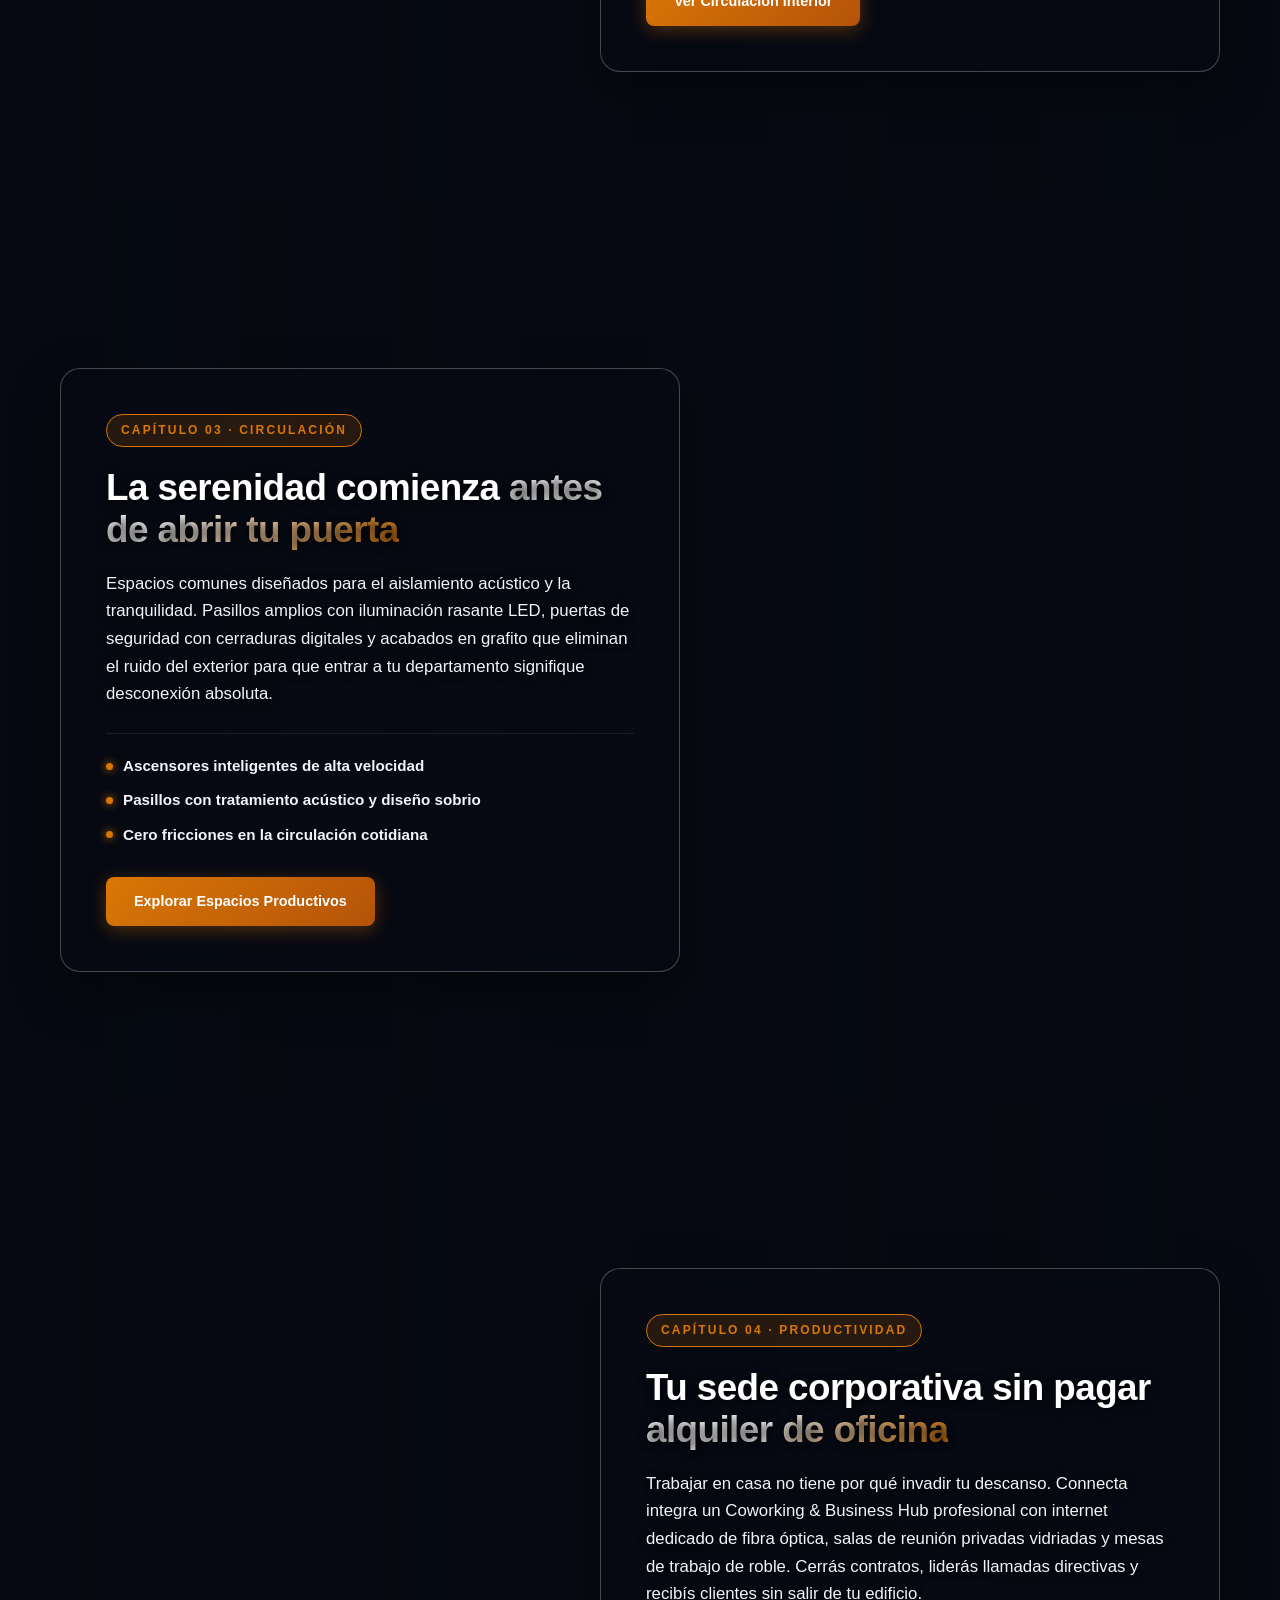
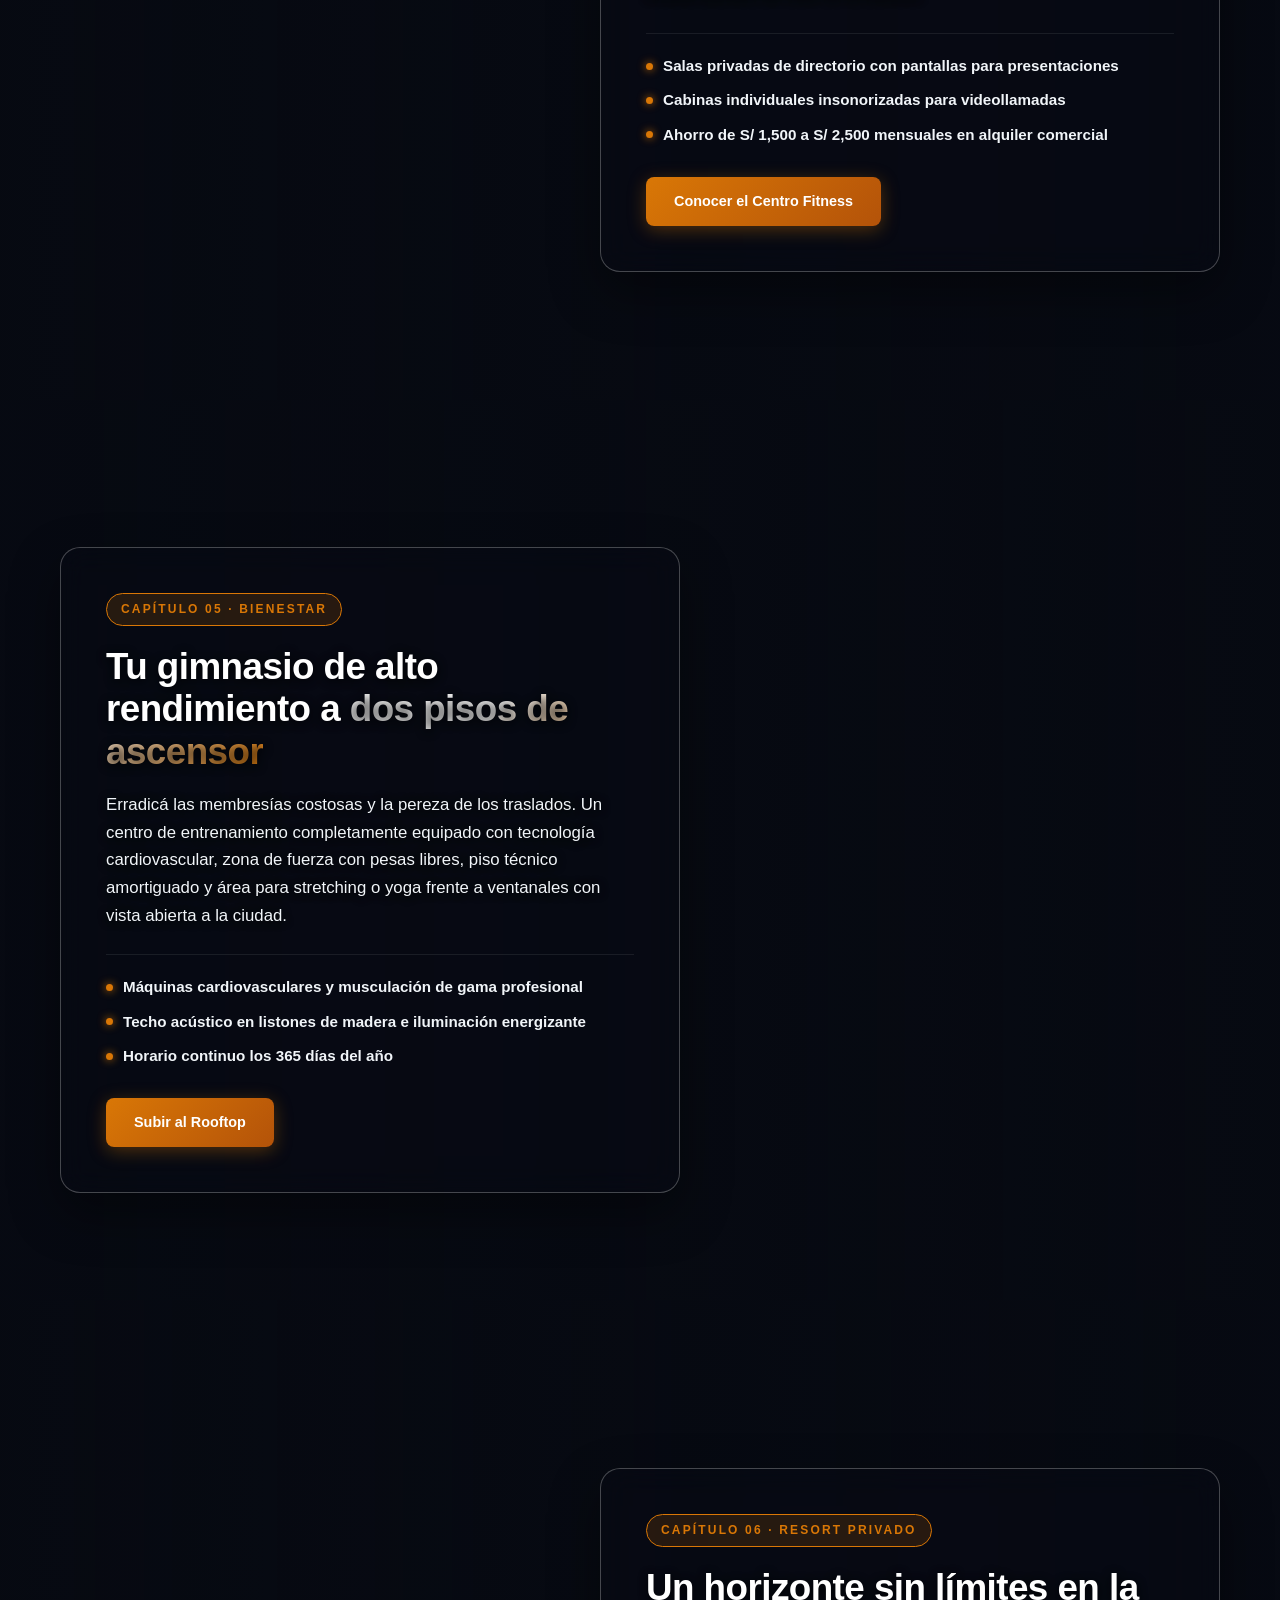
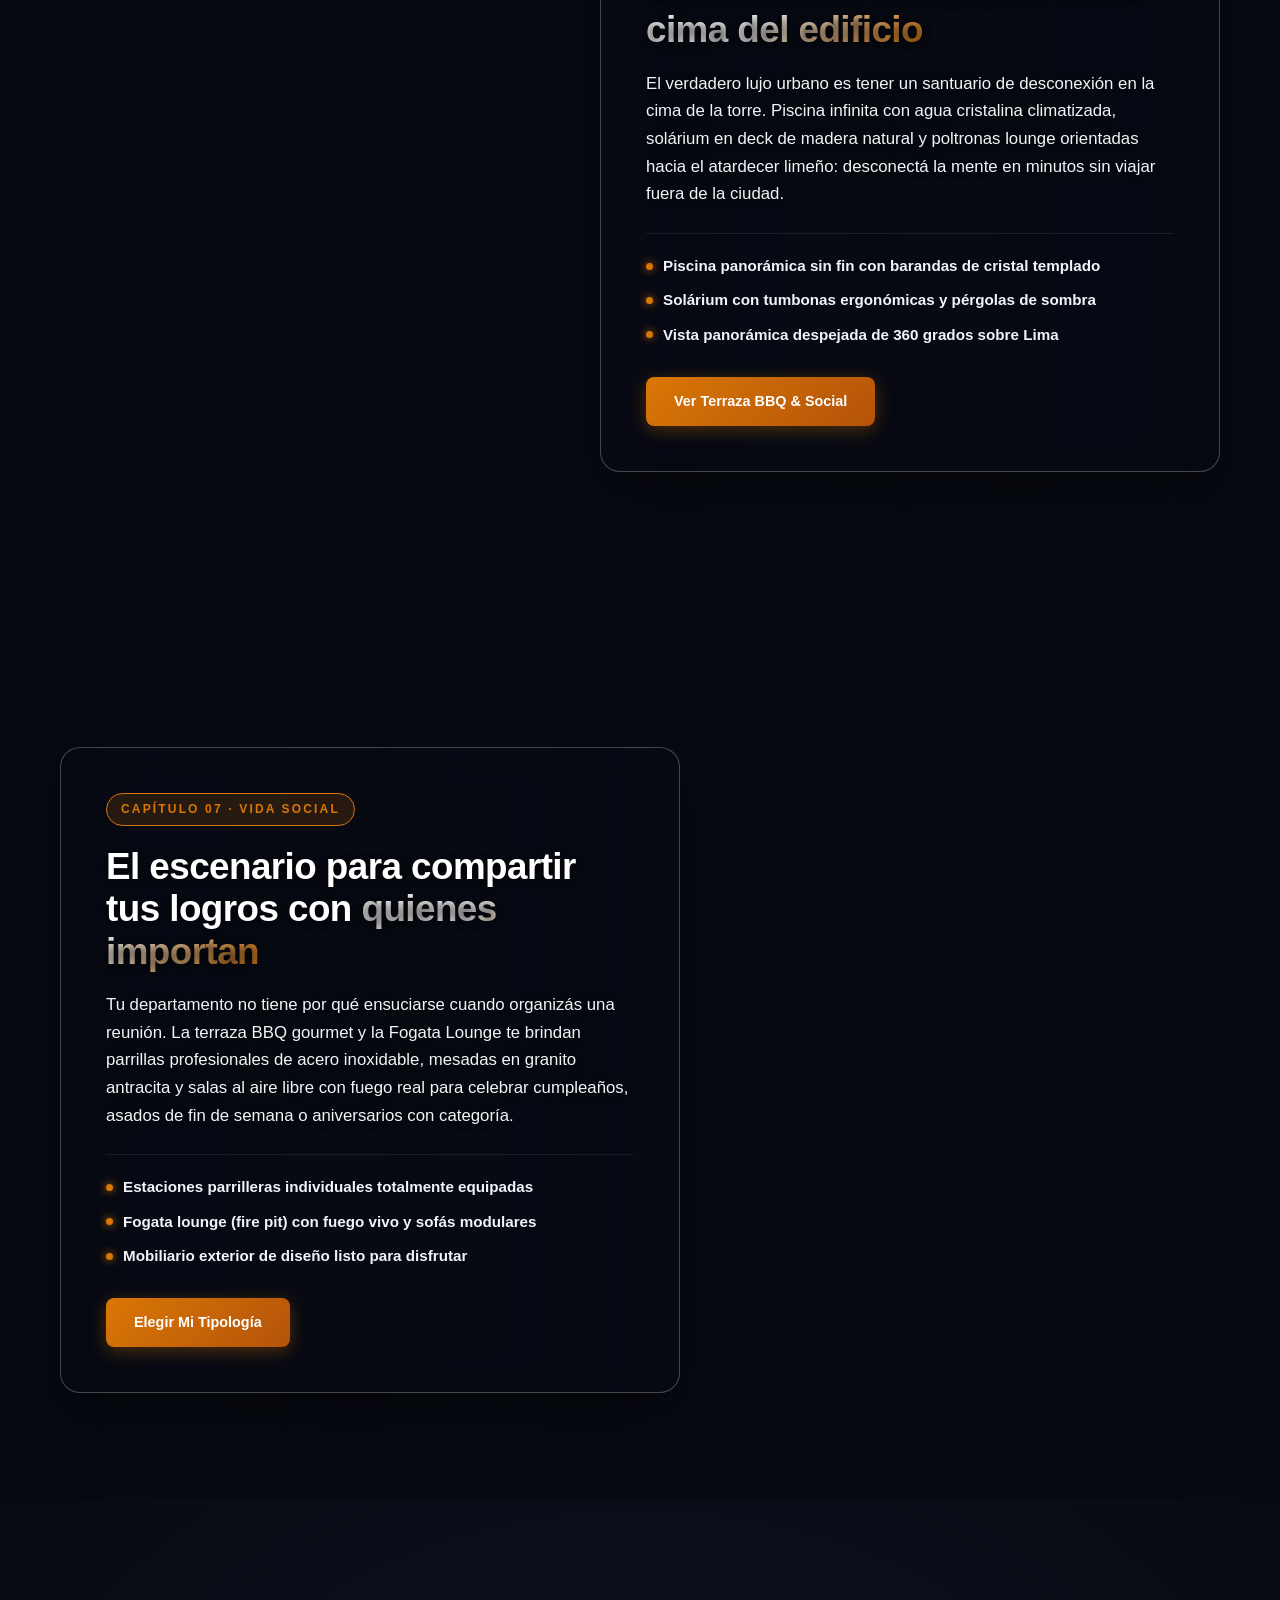
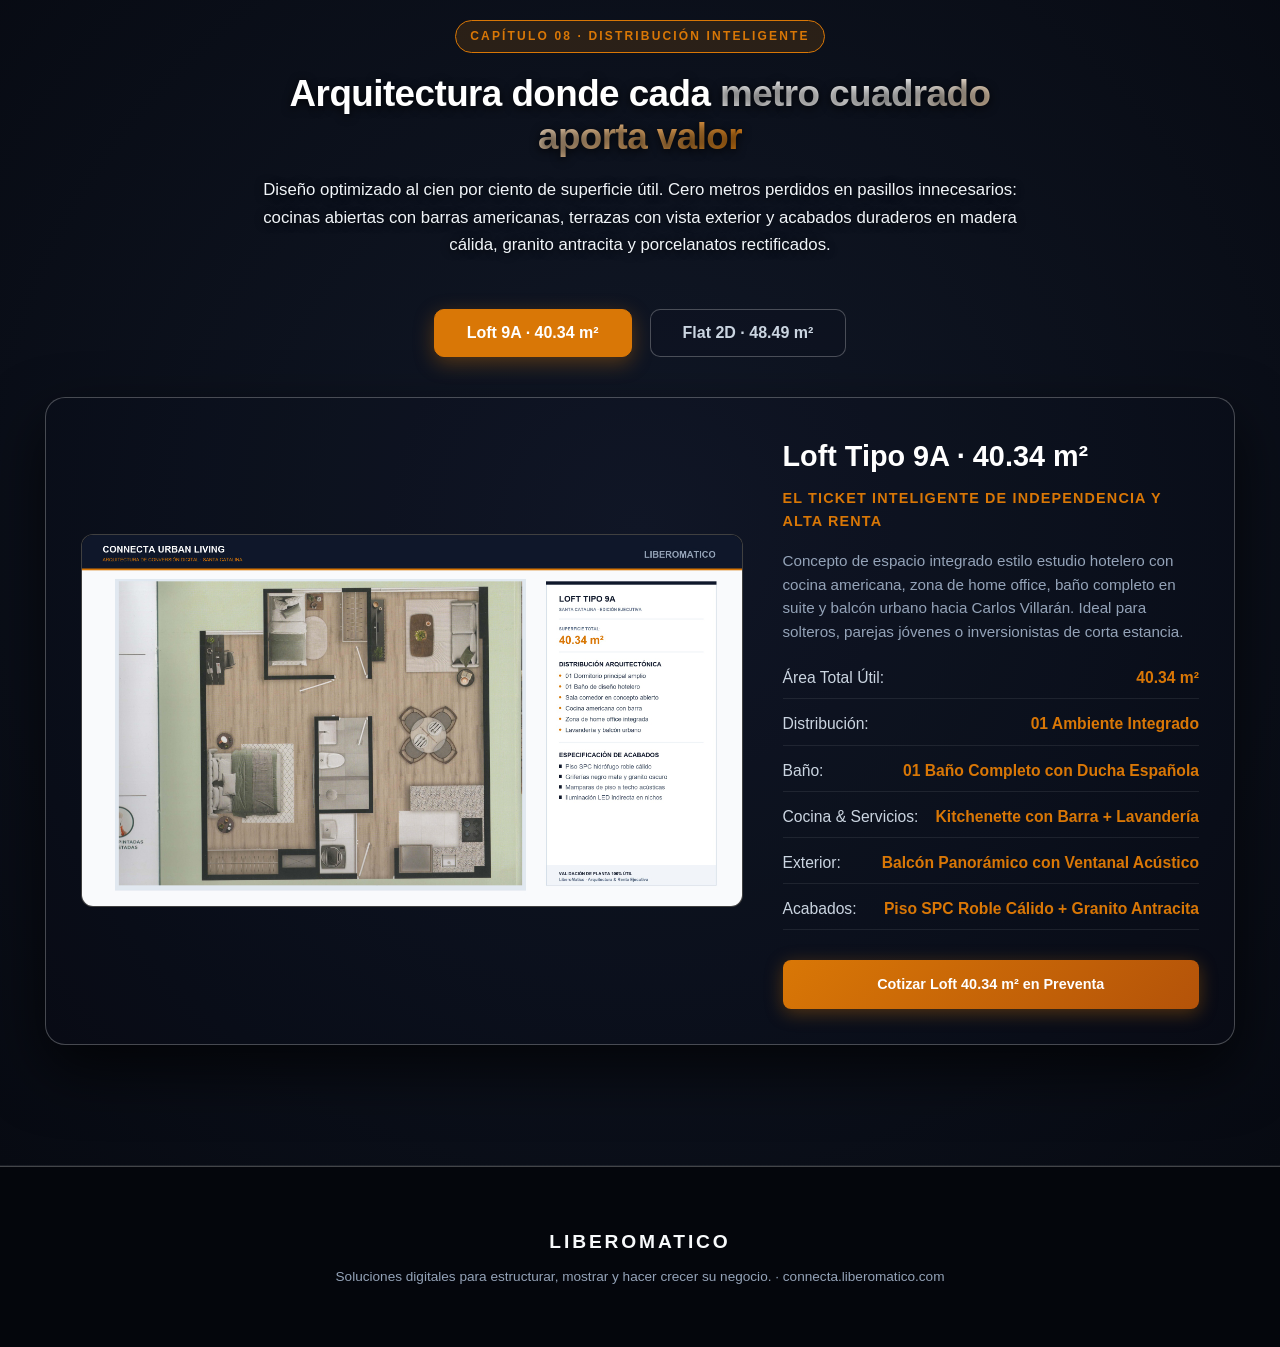
==== commit 4c100520: "Add files via upload" ====
--- a/connecta/index.html
+++ b/connecta/index.html
@@ -186,7 +186,51 @@
       transform: scale(1.35);
     }
 
-    /* SECCIONES CINEMATOGRÁFICAS DE VIDEO */
+        /* DUAL PING-PONG CINEMATIC VIDEO ENGINE */
+    #bg-video-container {
+      position: fixed;
+      top: 0;
+      left: 0;
+      width: 100vw;
+      height: 100vh;
+      height: 100dvh;
+      z-index: 1;
+      pointer-events: none;
+      overflow: hidden;
+      background-color: var(--bg-dark);
+      transition: opacity 0.5s ease;
+    }
+
+    .bg-video-player {
+      position: absolute;
+      top: 0;
+      left: 0;
+      width: 100%;
+      height: 100%;
+      min-width: 100%;
+      min-height: 100%;
+      object-fit: cover;
+      object-position: center 10%;
+      display: block;
+      transition: opacity 0.65s cubic-bezier(0.16, 1, 0.3, 1);
+    }
+
+    #bg-video-overlay {
+      position: absolute;
+      inset: 0;
+      pointer-events: none;
+      z-index: 3;
+      background: linear-gradient(180deg, 
+        #070a12 0%, 
+        rgba(7, 10, 18, 0.45) 3%, 
+        transparent 12%, 
+        transparent 84%, 
+        rgba(7, 10, 18, 0.75) 94%, 
+        #070a12 100%
+      );
+    }
+
+    /* SECCIONES CINEMATOGRÁFICAS TRANSPARENTES */
     .video-section {
       position: relative;
       min-height: 100vh;
@@ -197,37 +241,8 @@
       justify-content: flex-start;
       padding: 120px 60px 80px 60px;
       overflow: hidden;
-      background-color: var(--bg-dark);
-    }
-
-    .video-section-bg {
-      display: block;
-      position: absolute;
-      top: 0;
-      left: 0;
-      width: 100%;
-      height: 100%;
-      object-fit: cover;
-      object-position: center 10%;
-      z-index: 1;
-      pointer-events: none;
-    }
-
-    /* DIFUMINADO SUAVE Y CONTINUO ENTRE VIDEOS (CERO CORTES VISUALES) */
-    .video-section::after {
-      content: "";
-      position: absolute;
-      inset: 0;
-      pointer-events: none;
-      z-index: 2;
-      background: linear-gradient(180deg, 
-        #070a12 0%, 
-        rgba(7, 10, 18, 0.45) 3%, 
-        transparent 12%, 
-        transparent 84%, 
-        rgba(7, 10, 18, 0.75) 94%, 
-        #070a12 100%
-      );
+      background-color: transparent;
+      z-index: 4;
     }
 
     .section-overlay {
@@ -469,12 +484,15 @@
       color: var(--text-muted);
     }
 
-    @media (max-width: 900px) {
+        @media (max-width: 900px) {
+      .bg-video-player {
+        object-position: center 6%;
+      }
       .video-section { 
         min-height: 100vh;
         min-height: 100dvh;
-        width: 100vw;
-        max-width: 100vw;
+        width: 100%;
+        max-width: 100%;
         padding: 58px 14px 18px 14px; 
         display: flex;
         flex-direction: column;
@@ -482,34 +500,22 @@
         justify-content: flex-end;
         position: relative;
         overflow: hidden;
+        background-color: transparent;
       }
       .video-section.align-right {
         justify-content: flex-end;
-      }
-      .video-section-bg {
-        position: absolute;
-        top: 0;
-        left: 0;
-        width: 100%;
-        height: 100%;
-        min-width: 100%;
-        min-height: 100%;
-        object-fit: cover;
-        object-position: center 6%;
-        z-index: 1;
-        pointer-events: none;
       }
       .section-overlay {
         position: absolute;
         inset: 0;
-        background: linear-gradient(180deg, rgba(7, 10, 18, 0.0) 0%, rgba(7, 10, 18, 0.2) 50%, rgba(7, 10, 18, 0.85) 90%);
+        background: linear-gradient(180deg, rgba(7, 10, 18, 0.0) 0%, rgba(7, 10, 18, 0.15) 50%, rgba(7, 10, 18, 0.85) 90%);
         z-index: 2;
         pointer-events: none;
       }
       .video-section.align-right .section-overlay {
         position: absolute;
         inset: 0;
-        background: linear-gradient(180deg, rgba(7, 10, 18, 0.0) 0%, rgba(7, 10, 18, 0.2) 50%, rgba(7, 10, 18, 0.85) 90%);
+        background: linear-gradient(180deg, rgba(7, 10, 18, 0.0) 0%, rgba(7, 10, 18, 0.15) 50%, rgba(7, 10, 18, 0.85) 90%);
         z-index: 2;
         pointer-events: none;
       }
@@ -585,6 +591,13 @@
   </div>
 
   <!-- NAVIGATION -->
+  <!-- DUAL PING-PONG CINEMATIC VIDEO ENGINE (EXACTO 2 DECODIFICADORES EN ANDROID & PC) -->
+  <div id="bg-video-container">
+    <video id="bg-video-a" class="bg-video-player" src="assets/video/video_entrada.mp4" autoplay loop muted playsinline webkit-playsinline x5-playsinline preload="auto" style="opacity: 1; z-index: 2;"></video>
+    <video id="bg-video-b" class="bg-video-player" loop muted playsinline webkit-playsinline x5-playsinline preload="none" style="opacity: 0; z-index: 1;"></video>
+    <div id="bg-video-overlay"></div>
+  </div>
+
   <header>
     <a href="#" class="nav-brand">
       <img src="assets/logo.png" alt="Logo" class="nav-logo-badge">
@@ -611,10 +624,8 @@
   </div>
 
   <!-- SECCIÓN 01: LA LLEGADA / HERO -->
-  <section id="sec-llegada" class="video-section">
-    <video class="video-section-bg" src="assets/video/video_entrada.mp4" autoplay loop muted playsinline webkit-playsinline x5-playsinline preload="auto">
-      <source src="assets/video/video_entrada.mp4" type="video/mp4">
-    </video>
+  <section id="sec-llegada" class="video-section" data-video="assets/video/video_entrada.mp4">
+    
     <div class="section-overlay"></div>
     <div class="section-content-card">
       <div class="chapter-badge">Capítulo 01 · Santa Catalina</div>
@@ -634,10 +645,8 @@
   </section>
 
   <!-- SECCIÓN 02: EL LOBBY DE VANGUARDIA -->
-  <section id="sec-lobby" class="video-section align-right">
-    <video class="video-section-bg" src="assets/video/video_lobby.mp4" autoplay loop muted playsinline webkit-playsinline x5-playsinline preload="auto">
-      <source src="assets/video/video_lobby.mp4" type="video/mp4">
-    </video>
+  <section id="sec-lobby" class="video-section align-right" data-video="assets/video/video_lobby.mp4">
+    
     <div class="section-overlay"></div>
     <div class="section-content-card">
       <div class="chapter-badge">Capítulo 02 · Primer Impacto</div>
@@ -656,10 +665,8 @@
   </section>
 
   <!-- SECCIÓN 03: CIRCULACIÓN & PRIVACIDAD -->
-  <section id="sec-pasillo" class="video-section">
-    <video class="video-section-bg" src="assets/video/video_pasillo.mp4" autoplay loop muted playsinline webkit-playsinline x5-playsinline preload="auto">
-      <source src="assets/video/video_pasillo.mp4" type="video/mp4">
-    </video>
+  <section id="sec-pasillo" class="video-section" data-video="assets/video/video_pasillo.mp4">
+    
     <div class="section-overlay"></div>
     <div class="section-content-card">
       <div class="chapter-badge">Capítulo 03 · Circulación</div>
@@ -678,10 +685,8 @@
   </section>
 
   <!-- SECCIÓN 04: COWORKING & BUSINESS HUB -->
-  <section id="sec-coworking" class="video-section align-right">
-    <video class="video-section-bg" src="assets/video/video_coworking.mp4" autoplay loop muted playsinline webkit-playsinline x5-playsinline preload="auto">
-      <source src="assets/video/video_coworking.mp4" type="video/mp4">
-    </video>
+  <section id="sec-coworking" class="video-section align-right" data-video="assets/video/video_coworking.mp4">
+    
     <div class="section-overlay"></div>
     <div class="section-content-card">
       <div class="chapter-badge">Capítulo 04 · Productividad</div>
@@ -700,10 +705,8 @@
   </section>
 
   <!-- SECCIÓN 05: CENTRO FITNESS & GIMNASIO -->
-  <section id="sec-gym" class="video-section">
-    <video class="video-section-bg" src="assets/video/video_gym.mp4" autoplay loop muted playsinline webkit-playsinline x5-playsinline preload="auto">
-      <source src="assets/video/video_gym.mp4" type="video/mp4">
-    </video>
+  <section id="sec-gym" class="video-section" data-video="assets/video/video_gym.mp4">
+    
     <div class="section-overlay"></div>
     <div class="section-content-card">
       <div class="chapter-badge">Capítulo 05 · Bienestar</div>
@@ -722,10 +725,8 @@
   </section>
 
   <!-- SECCIÓN 06: PISCINA PANORÁMICA EN ROOFTOP -->
-  <section id="sec-piscina" class="video-section align-right">
-    <video class="video-section-bg" src="assets/video/video_piscina.mp4" autoplay loop muted playsinline webkit-playsinline x5-playsinline preload="auto">
-      <source src="assets/video/video_piscina.mp4" type="video/mp4">
-    </video>
+  <section id="sec-piscina" class="video-section align-right" data-video="assets/video/video_piscina.mp4">
+    
     <div class="section-overlay"></div>
     <div class="section-content-card">
       <div class="chapter-badge">Capítulo 06 · Resort Privado</div>
@@ -744,10 +745,8 @@
   </section>
 
   <!-- SECCIÓN 07: CELEBRACIONES & BBQ GRILL -->
-  <section id="sec-celebracion" class="video-section">
-    <video class="video-section-bg" src="assets/video/video_celebracion.mp4" autoplay loop muted playsinline webkit-playsinline x5-playsinline preload="auto">
-      <source src="assets/video/video_celebracion.mp4" type="video/mp4">
-    </video>
+  <section id="sec-celebracion" class="video-section" data-video="assets/video/video_celebracion.mp4">
+    
     <div class="section-overlay"></div>
     <div class="section-content-card">
       <div class="chapter-badge">Capítulo 07 · Vida Social</div>
@@ -846,16 +845,15 @@
     <div class="footer-copy">Soluciones digitales para estructurar, mostrar y hacer crecer su negocio. · connecta.liberomatico.com</div>
   </footer>
 
-      <script>
+        <script>
     // CONTROL DEL INTRO MOTION
     function hideIntro() {
       const intro = document.getElementById('motion-intro');
       if (intro && !intro.classList.contains('vanish')) {
         intro.classList.add('vanish');
       }
-      wakeAllVideos();
-    }
-    window.addEventListener('load', () => setTimeout(hideIntro, 600));
+    }
+    window.addEventListener('load', () => setTimeout(hideIntro, 500));
     setTimeout(hideIntro, 1200);
 
     // PLAN TAB SWITCHER
@@ -877,56 +875,253 @@
       }
     }
 
-    // MOTOR MULTIMEDIA INMERSIVO TOTAL PARA MOBILE Y PC
-    const sections = document.querySelectorAll('.video-section, .plans-section-wrapper');
+    // MOTOR DUAL PING-PONG DE VIDEO INMERSIVO (BLINDADO PARA ANDROID Y PC)
+    // Utiliza exactamente 2 decodificadores de hardware con alternancia ping-pong.
+    // Garantiza 0 bloqueos por MediaCodec, cero parpadeos negros y transiciones cinematográficas fluidas.
+    const bgContainer = document.getElementById('bg-video-container');
+    const playerA = document.getElementById('bg-video-a');
+    const playerB = document.getElementById('bg-video-b');
+    const videoSections = document.querySelectorAll('.video-section');
     const dots = document.querySelectorAll('.scroll-dot');
-    const allVideos = document.querySelectorAll('video');
-
-    function wakeAllVideos() {
-      allVideos.forEach(v => {
-        v.muted = true;
-        v.defaultMuted = true;
-        v.playsInline = true;
-        v.setAttribute('muted', '');
-        v.setAttribute('playsinline', '');
-        v.setAttribute('webkit-playsinline', '');
-        v.setAttribute('x5-playsinline', '');
-        if (v.paused) {
-          const p = v.play();
-          if (p && p.catch) p.catch(() => {});
+
+    let activePlayer = 'A';
+    let currentSrc = 'assets/video/video_entrada.mp4';
+    let isTransitioning = false;
+    let pendingSrc = null;
+
+    playerA.cleanupTimer = null;
+    playerB.cleanupTimer = null;
+
+    function initPlayer(p) {
+      if (!p) return;
+      p.muted = true;
+      p.defaultMuted = true;
+      p.playsInline = true;
+      p.setAttribute('muted', '');
+      p.setAttribute('playsinline', '');
+      p.setAttribute('webkit-playsinline', '');
+      p.setAttribute('x5-playsinline', '');
+    }
+    initPlayer(playerA);
+    initPlayer(playerB);
+
+    function crossfadeTo(newSrc) {
+      if (!newSrc) return;
+      
+      // Si el video solicitado es el que ya está activo o en transición y no hay cola pendiente
+      if (newSrc === currentSrc && !pendingSrc) {
+        const active = (activePlayer === 'A') ? playerA : playerB;
+        if (active && active.paused) {
+          active.play().catch(() => {});
+        }
+        return;
+      }
+
+      // Si hay una transición en curso, encolar el nuevo objetivo y no saturar el decodificador
+      if (isTransitioning) {
+        pendingSrc = newSrc;
+        return;
+      }
+
+      isTransitioning = true;
+      pendingSrc = null;
+
+      const incoming = (activePlayer === 'A') ? playerB : playerA;
+      const outgoing = (activePlayer === 'A') ? playerA : playerB;
+      const nextSlot = (activePlayer === 'A') ? 'B' : 'A';
+
+      // 1. Cancelar cualquier temporizador de limpieza previo sobre el reproductor entrante
+      if (incoming.cleanupTimer) {
+        clearTimeout(incoming.cleanupTimer);
+        incoming.cleanupTimer = null;
+      }
+
+      // 2. Configurar el orden visual dinámico: incoming encima (z-index: 2), outgoing abajo (z-index: 1)
+      incoming.style.zIndex = '2';
+      outgoing.style.zIndex = '1';
+
+      initPlayer(incoming);
+
+      // 3. Comprobar si ya tiene cargado este origen para evitar re-buffering innecesario
+      const alreadyLoaded = incoming.src && (incoming.src.endsWith(newSrc) || incoming.getAttribute('src') === newSrc);
+      if (!alreadyLoaded) {
+        incoming.src = newSrc;
+        incoming.load();
+      } else {
+        incoming.currentTime = 0;
+      }
+
+      let crossfaded = false;
+      const triggerCrossfade = () => {
+        if (crossfaded) return;
+        crossfaded = true;
+
+        // Ejecutar fundido cruzado visual suave
+        incoming.style.opacity = '1';
+        outgoing.style.opacity = '0';
+
+        currentSrc = newSrc;
+        activePlayer = nextSlot;
+
+        // Limpieza controlada post-transición (650ms coincide con transition CSS de 0.65s)
+        outgoing.cleanupTimer = setTimeout(() => {
+          // Si el reproductor saliente sigue inactivo, pausarlo para liberar ciclos de decodificación en Android
+          if (activePlayer !== (outgoing === playerA ? 'A' : 'B')) {
+            outgoing.pause();
+          }
+          outgoing.cleanupTimer = null;
+          isTransitioning = false;
+
+          // Si mientras ocurría la transición el usuario scrolleó hacia otra sección, procesar el último destino
+          if (pendingSrc && pendingSrc !== currentSrc) {
+            const queuedTarget = pendingSrc;
+            pendingSrc = null;
+            crossfadeTo(queuedTarget);
+          }
+        }, 650);
+      };
+
+      // Esperar a que el decodificador de Android realmente empiece a emitir fotogramas para evitar parpadeos negros
+      const onPlaying = () => {
+        incoming.removeEventListener('playing', onPlaying);
+        incoming.removeEventListener('canplay', onCanPlay);
+        triggerCrossfade();
+      };
+
+      const onCanPlay = () => {
+        incoming.removeEventListener('playing', onPlaying);
+        incoming.removeEventListener('canplay', onCanPlay);
+        const pPlay = incoming.play();
+        if (pPlay && pPlay.catch) pPlay.catch(() => {});
+        triggerCrossfade();
+      };
+
+      incoming.addEventListener('playing', onPlaying, { once: true });
+      incoming.addEventListener('canplay', onCanPlay, { once: true });
+
+      const playPromise = incoming.play();
+      if (playPromise !== undefined) {
+        playPromise.then(() => {
+          triggerCrossfade();
+        }).catch((err) => {
+          // Si es AbortError por scroll rápido, no bloquear el motor ni congelar el estado
+          if (err && err.name === 'AbortError') {
+            isTransitioning = false;
+            if (pendingSrc) {
+              const queuedTarget = pendingSrc;
+              pendingSrc = null;
+              crossfadeTo(queuedTarget);
+            }
+            return;
+          }
+          // Para cualquier otra restricción (ej. política de interacción), activar el fundido
+          triggerCrossfade();
+        });
+      }
+
+      // Temporizador de seguridad por si el dispositivo móvil retrasa eventos nativos
+      setTimeout(() => {
+        if (!crossfaded) {
+          triggerCrossfade();
+        }
+      }, 450);
+    }
+
+    // Comprobación de sección activa con aceleración y protección contra saturación de eventos (rAF)
+    let isEvaluating = false;
+    function checkActiveSection() {
+      const vh = window.innerHeight || document.documentElement.clientHeight;
+      const vhMid = vh / 2;
+
+      // Si está en la sección de planos, desvanecer videos suavemente y pausar
+      const planosSec = document.getElementById('sec-planos');
+      if (planosSec) {
+        const pRect = planosSec.getBoundingClientRect();
+        if (pRect.top <= vh * 0.45) {
+          bgContainer.style.opacity = '0';
+          dots.forEach(d => {
+            d.classList.toggle('active', d.getAttribute('href') === '#sec-planos');
+          });
+          playerA.pause();
+          playerB.pause();
+          return;
+        }
+      }
+
+      // Localizar la sección de video con mayor alineación al centro del viewport
+      let bestSec = null;
+      let minDistance = Infinity;
+
+      videoSections.forEach(sec => {
+        const rect = sec.getBoundingClientRect();
+        const secMid = rect.top + rect.height / 2;
+        const dist = Math.abs(secMid - vhMid);
+        if (rect.bottom > 100 && rect.top < vh - 100 && dist < minDistance) {
+          minDistance = dist;
+          bestSec = sec;
         }
       });
-    }
-
-    // Ejecución inmediata
-    wakeAllVideos();
-    document.addEventListener('DOMContentLoaded', wakeAllVideos);
-    window.addEventListener('load', wakeAllVideos);
-
-    // Desbloqueo pasivo en cualquier interacción táctil o scroll
-    ['touchstart', 'touchend', 'scroll', 'click'].forEach(evt => {
-      window.addEventListener(evt, wakeAllVideos, { passive: true });
+
+      if (bestSec) {
+        bgContainer.style.opacity = '1';
+        const vsrc = bestSec.getAttribute('data-video');
+        const id = bestSec.getAttribute('id');
+
+        dots.forEach(d => {
+          d.classList.toggle('active', d.getAttribute('href') === '#' + id);
+        });
+
+        if (vsrc) {
+          crossfadeTo(vsrc);
+        }
+      }
+    }
+
+    function throttledCheckActiveSection() {
+      if (!isEvaluating) {
+        isEvaluating = true;
+        requestAnimationFrame(() => {
+          checkActiveSection();
+          isEvaluating = false;
+        });
+      }
+    }
+
+    // Observador de intersección nativo (eficiente y sin jank en el hilo principal)
+    if ('IntersectionObserver' in window) {
+      const observer = new IntersectionObserver(() => {
+        throttledCheckActiveSection();
+      }, {
+        threshold: [0.15, 0.35, 0.55, 0.75]
+      });
+
+      videoSections.forEach(sec => observer.observe(sec));
+      const planosSec = document.getElementById('sec-planos');
+      if (planosSec) observer.observe(planosSec);
+    }
+
+    // Escucha pasiva de scroll y gestos táctiles mediante requestAnimationFrame
+    window.addEventListener('scroll', throttledCheckActiveSection, { passive: true });
+    window.addEventListener('touchmove', throttledCheckActiveSection, { passive: true });
+
+    // Desbloqueo inicial del reproductor ante el primer gesto del usuario
+    function unlockMedia() {
+      const active = (activePlayer === 'A') ? playerA : playerB;
+      if (active && active.paused) {
+        initPlayer(active);
+        active.play().catch(() => {});
+      }
+    }
+    ['touchstart', 'touchend', 'click'].forEach(evt => {
+      window.addEventListener(evt, unlockMedia, { passive: true });
     });
 
-    // SCROLL SPY PARA INDICADORES LATERALES
-    if ('IntersectionObserver' in window) {
-      const dotObserver = new IntersectionObserver((entries) => {
-        entries.forEach(entry => {
-          if (entry.isIntersecting) {
-            const id = entry.target.getAttribute('id');
-            dots.forEach(dot => {
-              if (dot.getAttribute('href') === '#' + id) {
-                dot.classList.add('active');
-              } else {
-                dot.classList.remove('active');
-              }
-            });
-          }
-        });
-      }, { threshold: 0.3 });
-
-      sections.forEach(s => dotObserver.observe(s));
-    }
+    document.addEventListener('DOMContentLoaded', () => {
+      checkActiveSection();
+    });
+    window.addEventListener('load', () => {
+      checkActiveSection();
+    });
   </script>
 </body>
 </html>
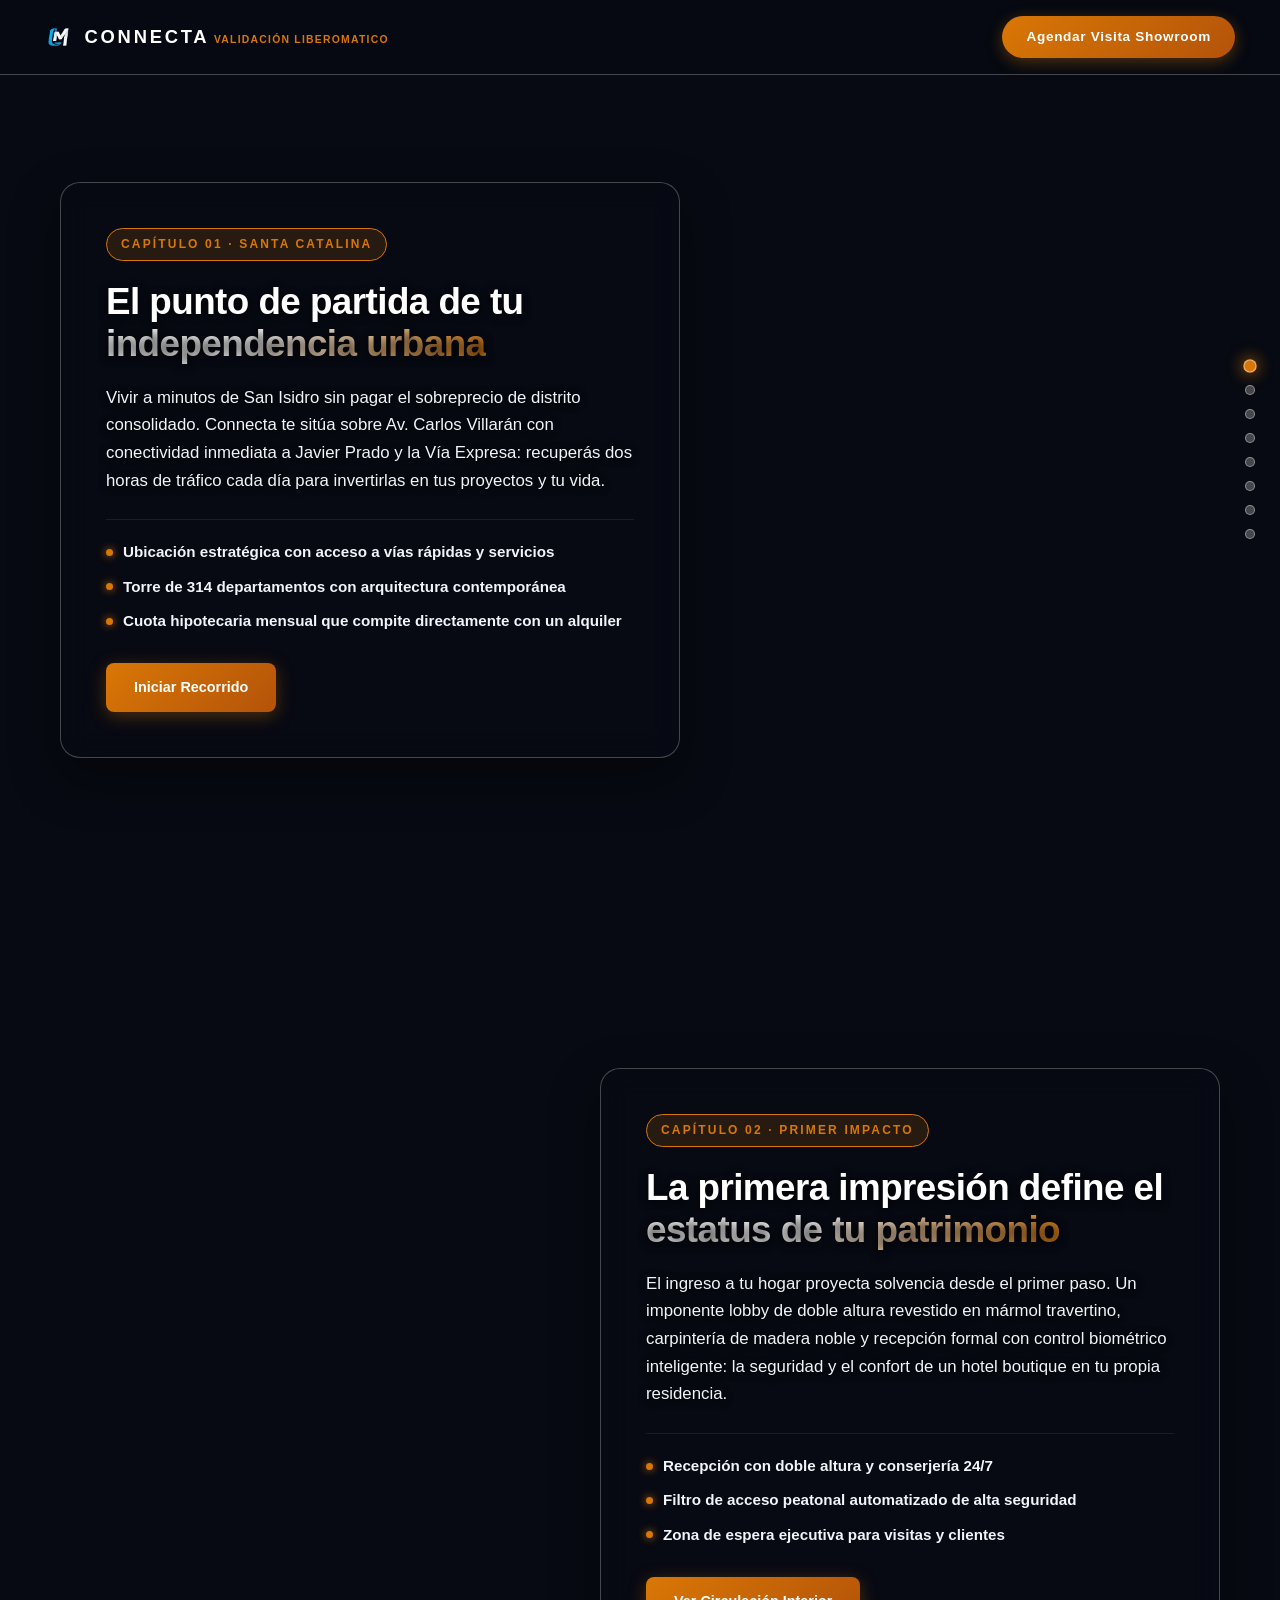
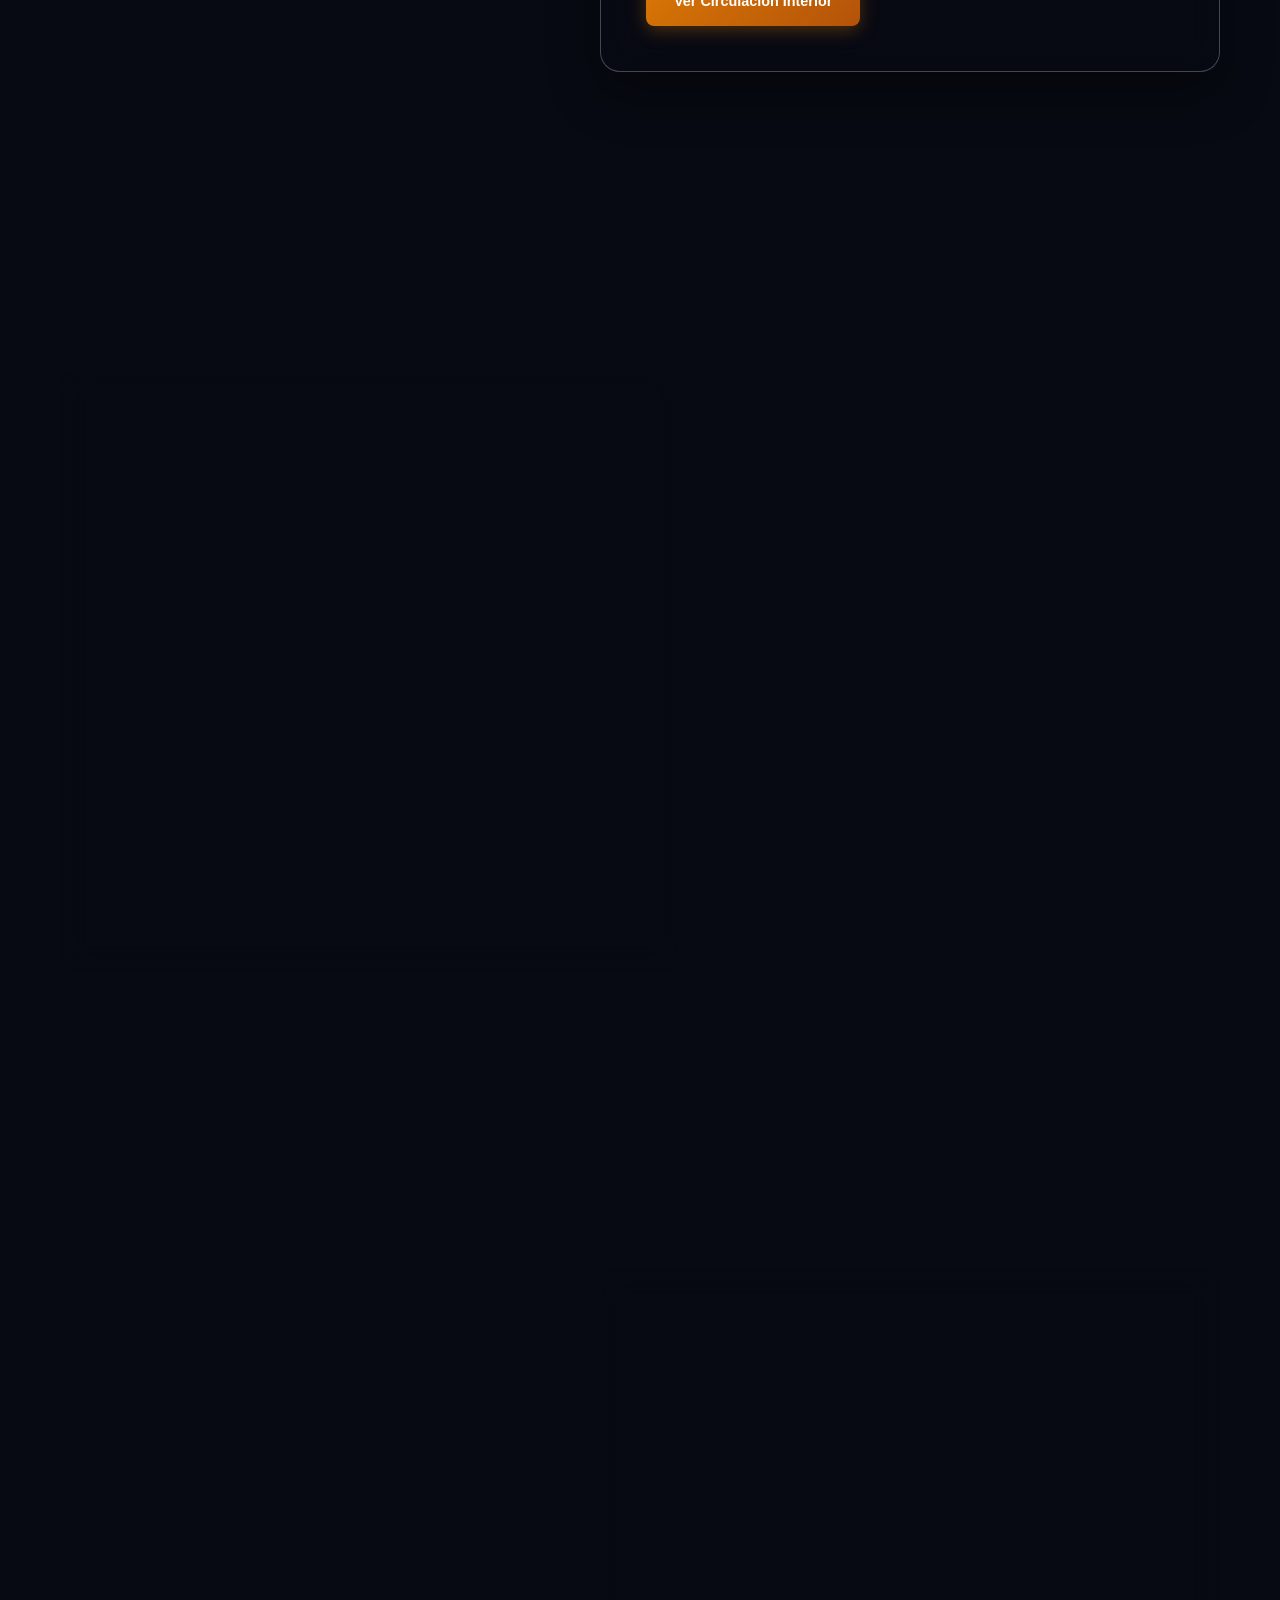
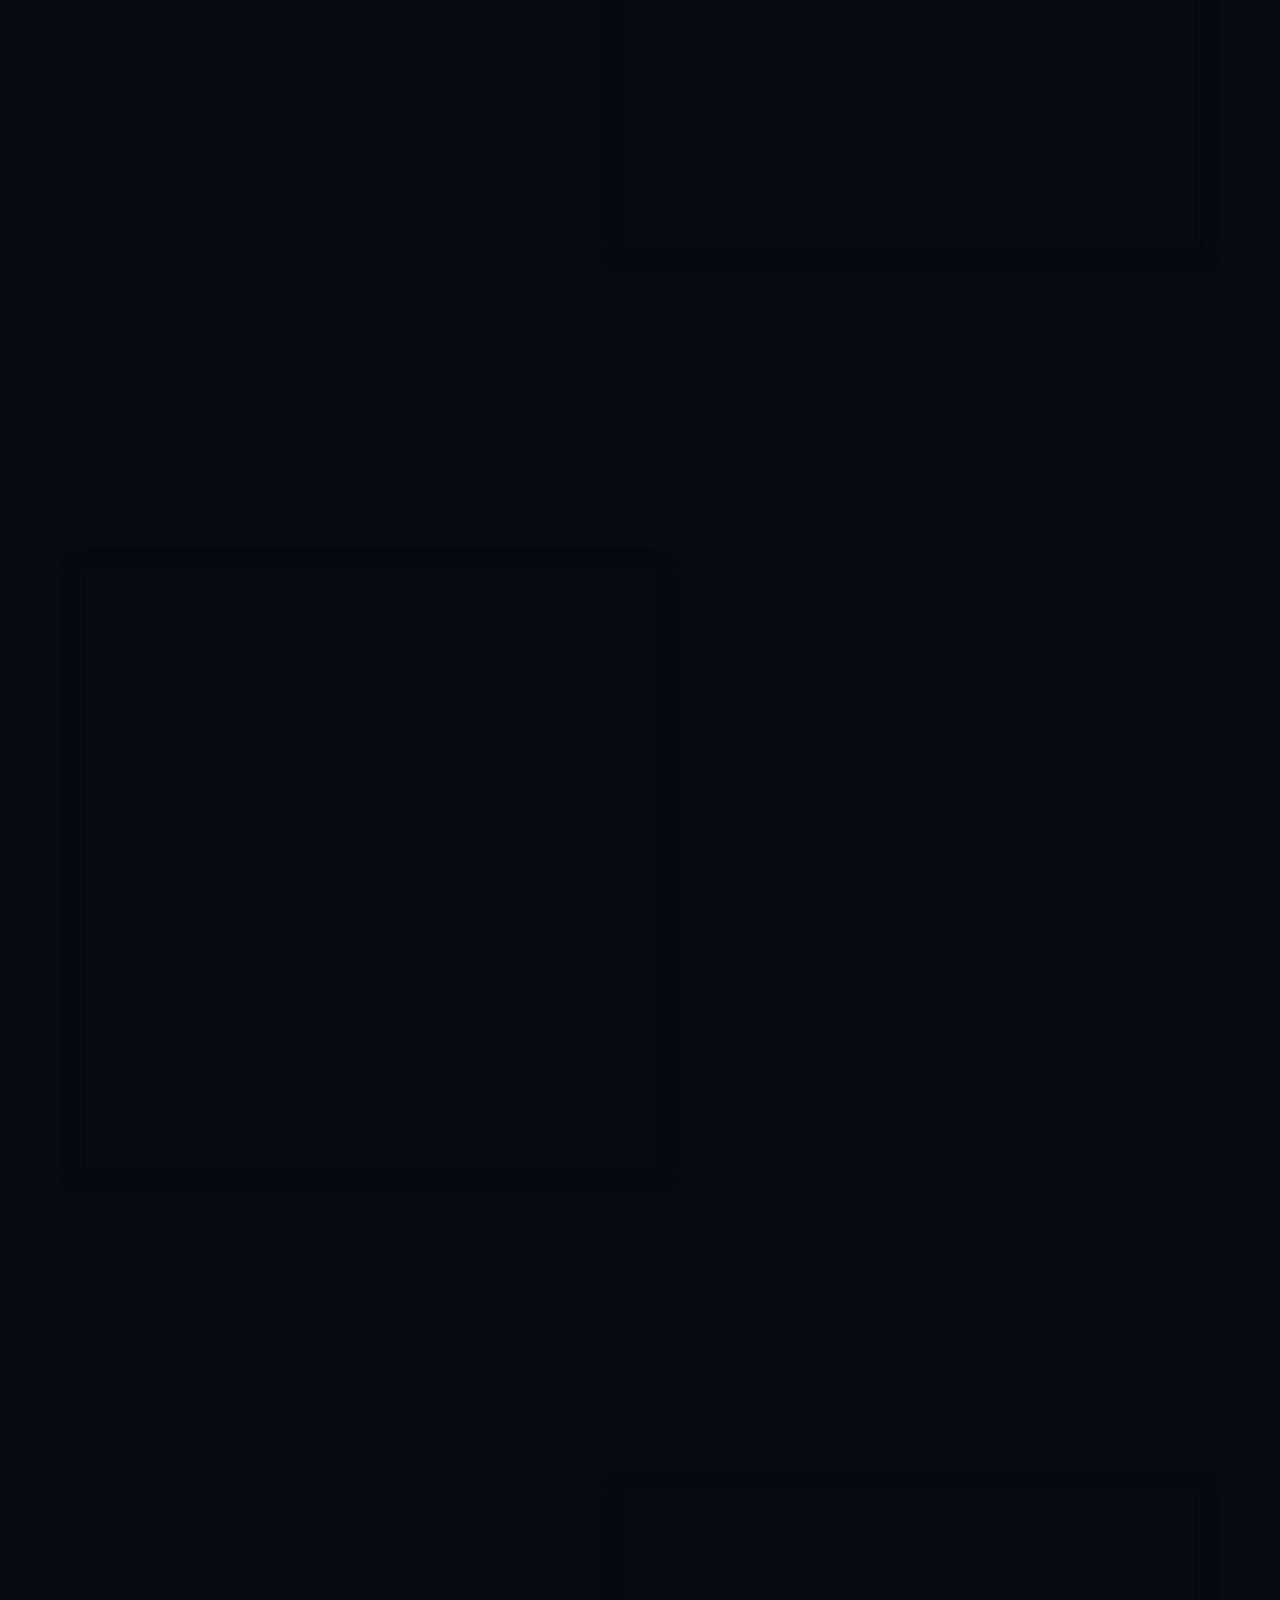
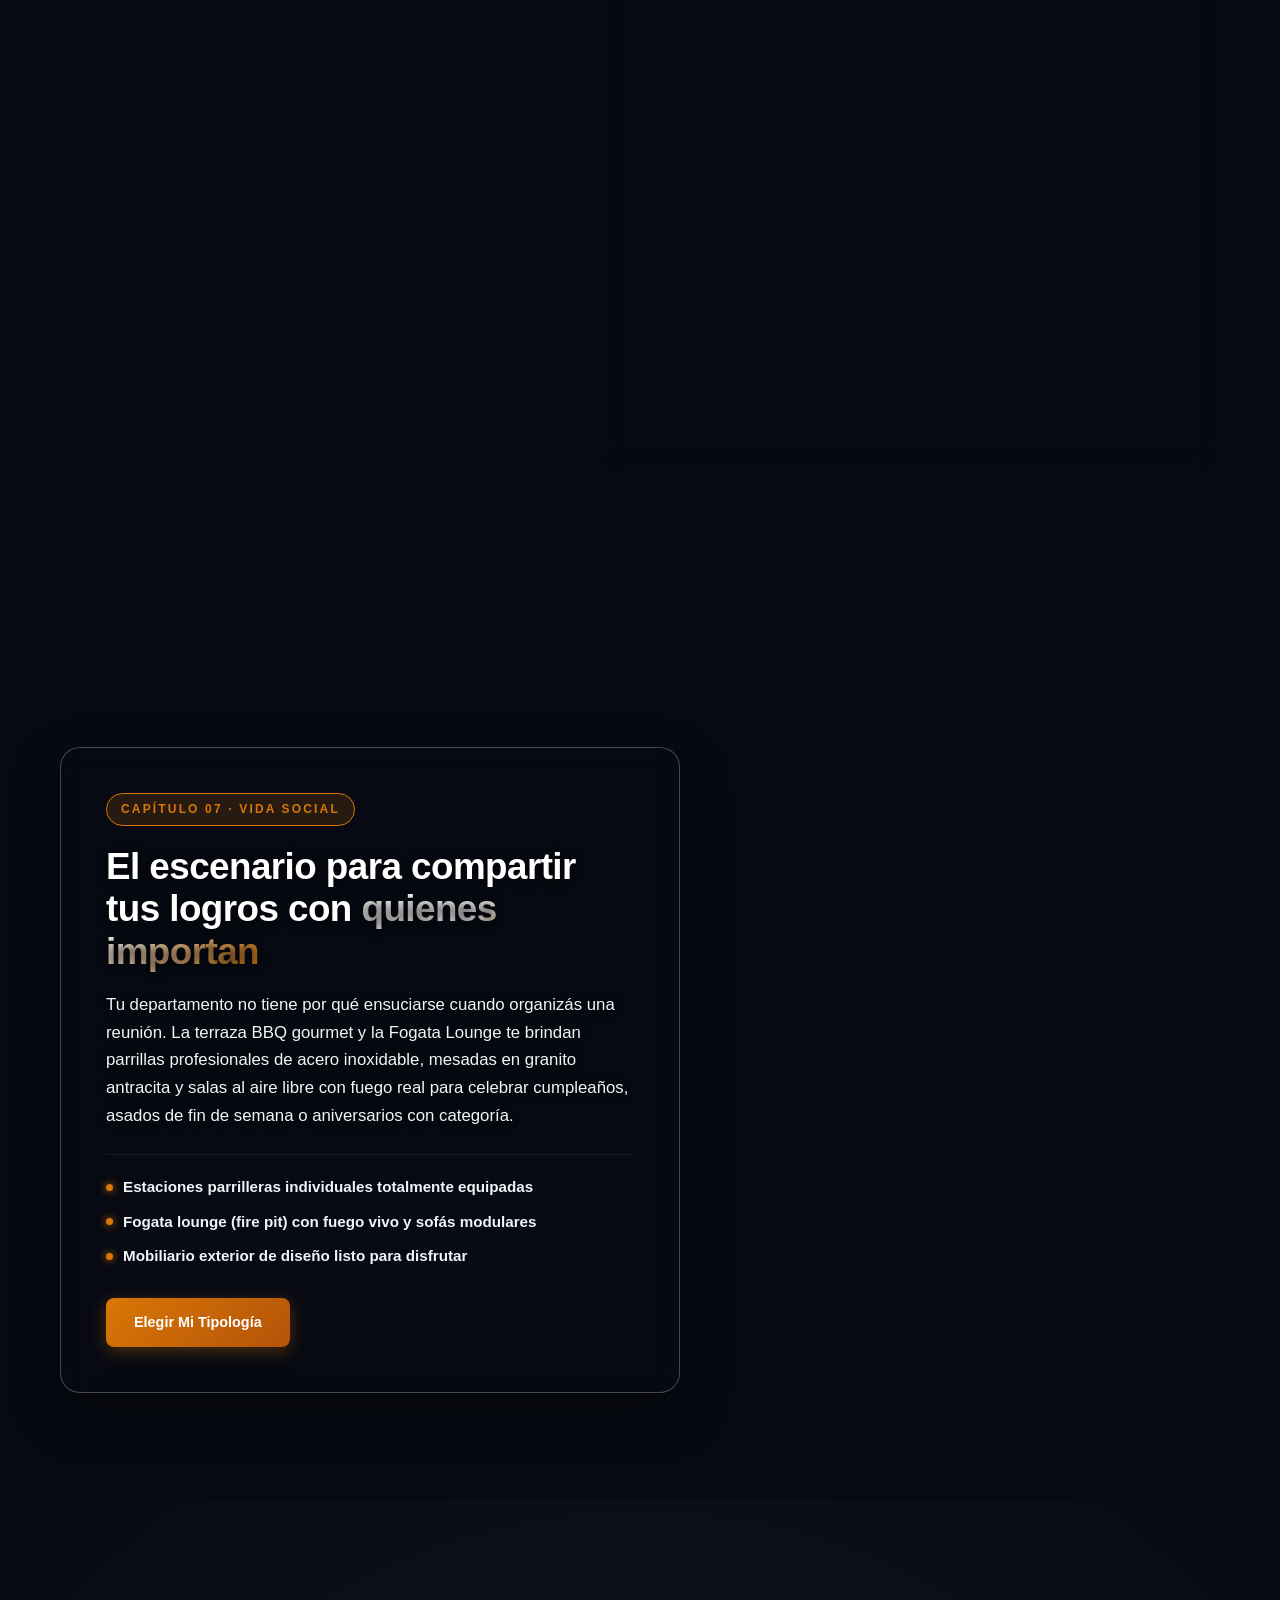
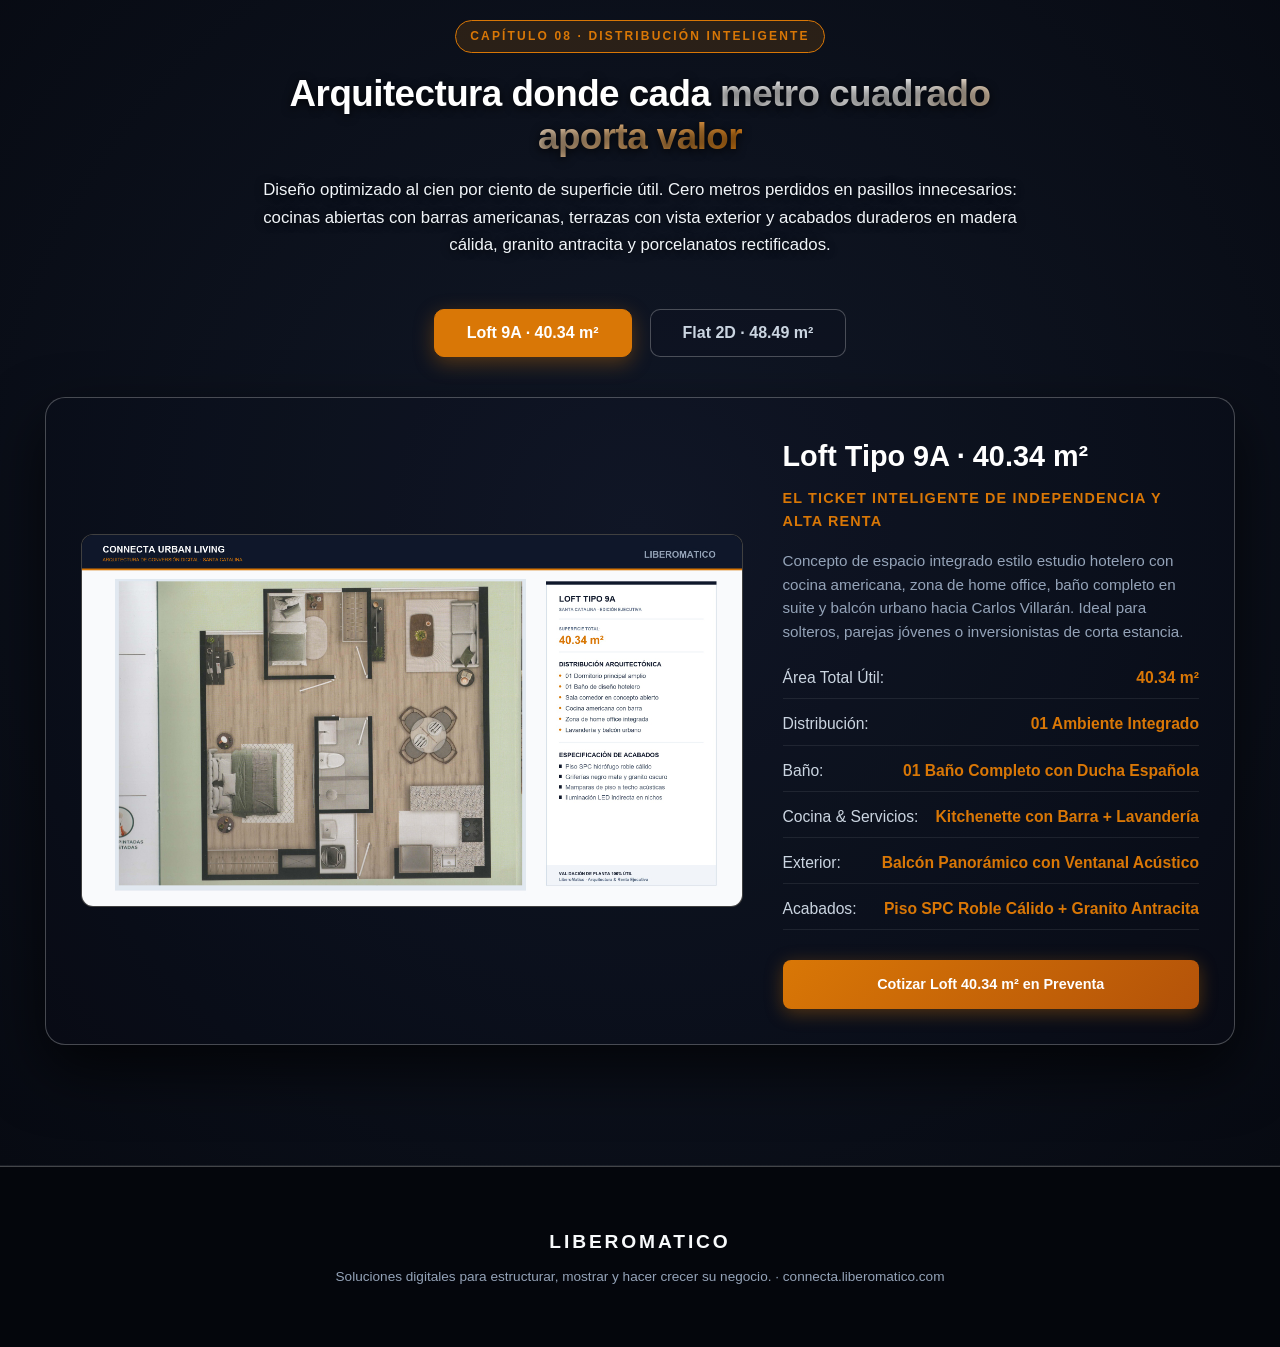
==== commit 8606ca79: "Add files via upload" ====
--- a/connecta/index.html
+++ b/connecta/index.html
@@ -186,51 +186,7 @@
       transform: scale(1.35);
     }
 
-        /* DUAL PING-PONG CINEMATIC VIDEO ENGINE */
-    #bg-video-container {
-      position: fixed;
-      top: 0;
-      left: 0;
-      width: 100vw;
-      height: 100vh;
-      height: 100dvh;
-      z-index: 1;
-      pointer-events: none;
-      overflow: hidden;
-      background-color: var(--bg-dark);
-      transition: opacity 0.5s ease;
-    }
-
-    .bg-video-player {
-      position: absolute;
-      top: 0;
-      left: 0;
-      width: 100%;
-      height: 100%;
-      min-width: 100%;
-      min-height: 100%;
-      object-fit: cover;
-      object-position: center 10%;
-      display: block;
-      transition: opacity 0.65s cubic-bezier(0.16, 1, 0.3, 1);
-    }
-
-    #bg-video-overlay {
-      position: absolute;
-      inset: 0;
-      pointer-events: none;
-      z-index: 3;
-      background: linear-gradient(180deg, 
-        #070a12 0%, 
-        rgba(7, 10, 18, 0.45) 3%, 
-        transparent 12%, 
-        transparent 84%, 
-        rgba(7, 10, 18, 0.75) 94%, 
-        #070a12 100%
-      );
-    }
-
-    /* SECCIONES CINEMATOGRÁFICAS TRANSPARENTES */
+    /* SECCIONES CINEMATOGRÁFICAS CON VIDEO NATIVO (ESTÁNDAR LIBEROMATICO / HR & LEGAL) */
     .video-section {
       position: relative;
       min-height: 100vh;
@@ -242,14 +198,30 @@
       padding: 120px 60px 80px 60px;
       overflow: hidden;
       background-color: transparent;
-      z-index: 4;
+      z-index: 1;
+    }
+
+    .video-bg-wrap {
+      position: absolute;
+      inset: 0;
+      z-index: 0;
+      overflow: hidden;
+      pointer-events: none;
+    }
+
+    .section-bg-video {
+      width: 100%;
+      height: 100%;
+      object-fit: cover;
+      object-position: center 10%;
+      display: block;
     }
 
     .section-overlay {
       position: absolute;
       inset: 0;
       background: linear-gradient(90deg, rgba(7, 10, 18, 0.94) 0%, rgba(7, 10, 18, 0.72) 48%, rgba(7, 10, 18, 0.35) 100%);
-      z-index: 3;
+      z-index: 1;
       pointer-events: none;
     }
 
@@ -263,7 +235,7 @@
 
     .section-content-card {
       position: relative;
-      z-index: 4;
+      z-index: 3;
       max-width: 620px;
       background: rgba(10, 15, 29, 0.10); /* 90% de transparencia */
       backdrop-filter: blur(14px);
@@ -277,7 +249,7 @@
 
     .section-content-card:hover {
       border-color: rgba(217, 119, 6, 0.45);
-      background: rgba(10, 15, 29, 0.18);
+      background: rgba(10, 15, 29, 0.10);
     }
 
     .chapter-badge {
@@ -485,7 +457,7 @@
     }
 
         @media (max-width: 900px) {
-      .bg-video-player {
+      .section-bg-video {
         object-position: center 6%;
       }
       .video-section { 
@@ -591,12 +563,7 @@
   </div>
 
   <!-- NAVIGATION -->
-  <!-- DUAL PING-PONG CINEMATIC VIDEO ENGINE (EXACTO 2 DECODIFICADORES EN ANDROID & PC) -->
-  <div id="bg-video-container">
-    <video id="bg-video-a" class="bg-video-player" src="assets/video/video_entrada.mp4" autoplay loop muted playsinline webkit-playsinline x5-playsinline preload="auto" style="opacity: 1; z-index: 2;"></video>
-    <video id="bg-video-b" class="bg-video-player" loop muted playsinline webkit-playsinline x5-playsinline preload="none" style="opacity: 0; z-index: 1;"></video>
-    <div id="bg-video-overlay"></div>
-  </div>
+  
 
   <header>
     <a href="#" class="nav-brand">
@@ -624,9 +591,11 @@
   </div>
 
   <!-- SECCIÓN 01: LA LLEGADA / HERO -->
-  <section id="sec-llegada" class="video-section" data-video="assets/video/video_entrada.mp4">
-    
-    <div class="section-overlay"></div>
+  <section id="sec-llegada" class="video-section" data-video="assets/video/video_entrada.mp4" data-poster="assets/posters/poster_entrada.jpg">
+    <div class="video-bg-wrap">
+      <video class="section-bg-video" src="assets/video/video_entrada.mp4" poster="assets/posters/poster_entrada.jpg" autoplay loop muted playsinline webkit-playsinline preload="auto"></video>
+      <div class="section-overlay"></div>
+    </div>
     <div class="section-content-card">
       <div class="chapter-badge">Capítulo 01 · Santa Catalina</div>
       <h1 class="section-heading">El punto de partida de tu <span>independencia urbana</span></h1>
@@ -645,9 +614,11 @@
   </section>
 
   <!-- SECCIÓN 02: EL LOBBY DE VANGUARDIA -->
-  <section id="sec-lobby" class="video-section align-right" data-video="assets/video/video_lobby.mp4">
-    
-    <div class="section-overlay"></div>
+  <section id="sec-lobby" class="video-section align-right" data-video="assets/video/video_lobby.mp4" data-poster="assets/posters/poster_lobby.jpg">
+    <div class="video-bg-wrap">
+      <video class="section-bg-video" src="assets/video/video_lobby.mp4" poster="assets/posters/poster_lobby.jpg" loop muted playsinline webkit-playsinline preload="metadata"></video>
+      <div class="section-overlay"></div>
+    </div>
     <div class="section-content-card">
       <div class="chapter-badge">Capítulo 02 · Primer Impacto</div>
       <h2 class="section-heading">La primera impresión define el <span>estatus de tu patrimonio</span></h2>
@@ -665,9 +636,11 @@
   </section>
 
   <!-- SECCIÓN 03: CIRCULACIÓN & PRIVACIDAD -->
-  <section id="sec-pasillo" class="video-section" data-video="assets/video/video_pasillo.mp4">
-    
-    <div class="section-overlay"></div>
+  <section id="sec-pasillo" class="video-section" data-video="assets/video/video_pasillo.mp4" data-poster="assets/posters/poster_pasillo.jpg">
+    <div class="video-bg-wrap">
+      <video class="section-bg-video" src="assets/video/video_pasillo.mp4" poster="assets/posters/poster_pasillo.jpg" loop muted playsinline webkit-playsinline preload="metadata"></video>
+      <div class="section-overlay"></div>
+    </div>
     <div class="section-content-card">
       <div class="chapter-badge">Capítulo 03 · Circulación</div>
       <h2 class="section-heading">La serenidad comienza <span>antes de abrir tu puerta</span></h2>
@@ -685,9 +658,11 @@
   </section>
 
   <!-- SECCIÓN 04: COWORKING & BUSINESS HUB -->
-  <section id="sec-coworking" class="video-section align-right" data-video="assets/video/video_coworking.mp4">
-    
-    <div class="section-overlay"></div>
+  <section id="sec-coworking" class="video-section align-right" data-video="assets/video/video_coworking.mp4" data-poster="assets/posters/poster_coworking.jpg">
+    <div class="video-bg-wrap">
+      <video class="section-bg-video" src="assets/video/video_coworking.mp4" poster="assets/posters/poster_coworking.jpg" loop muted playsinline webkit-playsinline preload="metadata"></video>
+      <div class="section-overlay"></div>
+    </div>
     <div class="section-content-card">
       <div class="chapter-badge">Capítulo 04 · Productividad</div>
       <h2 class="section-heading">Tu sede corporativa sin pagar <span>alquiler de oficina</span></h2>
@@ -705,9 +680,11 @@
   </section>
 
   <!-- SECCIÓN 05: CENTRO FITNESS & GIMNASIO -->
-  <section id="sec-gym" class="video-section" data-video="assets/video/video_gym.mp4">
-    
-    <div class="section-overlay"></div>
+  <section id="sec-gym" class="video-section" data-video="assets/video/video_gym.mp4" data-poster="assets/posters/poster_gym.jpg">
+    <div class="video-bg-wrap">
+      <video class="section-bg-video" src="assets/video/video_gym.mp4" poster="assets/posters/poster_gym.jpg" loop muted playsinline webkit-playsinline preload="metadata"></video>
+      <div class="section-overlay"></div>
+    </div>
     <div class="section-content-card">
       <div class="chapter-badge">Capítulo 05 · Bienestar</div>
       <h2 class="section-heading">Tu gimnasio de alto rendimiento a <span>dos pisos de ascensor</span></h2>
@@ -725,9 +702,11 @@
   </section>
 
   <!-- SECCIÓN 06: PISCINA PANORÁMICA EN ROOFTOP -->
-  <section id="sec-piscina" class="video-section align-right" data-video="assets/video/video_piscina.mp4">
-    
-    <div class="section-overlay"></div>
+  <section id="sec-piscina" class="video-section align-right" data-video="assets/video/video_piscina.mp4" data-poster="assets/posters/poster_piscina.jpg">
+    <div class="video-bg-wrap">
+      <video class="section-bg-video" src="assets/video/video_piscina.mp4" poster="assets/posters/poster_piscina.jpg" loop muted playsinline webkit-playsinline preload="metadata"></video>
+      <div class="section-overlay"></div>
+    </div>
     <div class="section-content-card">
       <div class="chapter-badge">Capítulo 06 · Resort Privado</div>
       <h2 class="section-heading">Un horizonte sin límites en la <span>cima del edificio</span></h2>
@@ -745,9 +724,11 @@
   </section>
 
   <!-- SECCIÓN 07: CELEBRACIONES & BBQ GRILL -->
-  <section id="sec-celebracion" class="video-section" data-video="assets/video/video_celebracion.mp4">
-    
-    <div class="section-overlay"></div>
+  <section id="sec-celebracion" class="video-section" data-video="assets/video/video_celebracion.mp4" data-poster="assets/posters/poster_celebracion.jpg">
+    <div class="video-bg-wrap">
+      <video class="section-bg-video" src="assets/video/video_celebracion.mp4" poster="assets/posters/poster_celebracion.jpg" loop muted playsinline webkit-playsinline preload="metadata"></video>
+      <div class="section-overlay"></div>
+    </div>
     <div class="section-content-card">
       <div class="chapter-badge">Capítulo 07 · Vida Social</div>
       <h2 class="section-heading">El escenario para compartir tus logros con <span>quienes importan</span></h2>
@@ -875,252 +856,62 @@
       }
     }
 
-    // MOTOR DUAL PING-PONG DE VIDEO INMERSIVO (BLINDADO PARA ANDROID Y PC)
-    // Utiliza exactamente 2 decodificadores de hardware con alternancia ping-pong.
-    // Garantiza 0 bloqueos por MediaCodec, cero parpadeos negros y transiciones cinematográficas fluidas.
-    const bgContainer = document.getElementById('bg-video-container');
-    const playerA = document.getElementById('bg-video-a');
-    const playerB = document.getElementById('bg-video-b');
-    const videoSections = document.querySelectorAll('.video-section');
-    const dots = document.querySelectorAll('.scroll-dot');
-
-    let activePlayer = 'A';
-    let currentSrc = 'assets/video/video_entrada.mp4';
-    let isTransitioning = false;
-    let pendingSrc = null;
-
-    playerA.cleanupTimer = null;
-    playerB.cleanupTimer = null;
-
-    function initPlayer(p) {
-      if (!p) return;
-      p.muted = true;
-      p.defaultMuted = true;
-      p.playsInline = true;
-      p.setAttribute('muted', '');
-      p.setAttribute('playsinline', '');
-      p.setAttribute('webkit-playsinline', '');
-      p.setAttribute('x5-playsinline', '');
-    }
-    initPlayer(playerA);
-    initPlayer(playerB);
-
-    function crossfadeTo(newSrc) {
-      if (!newSrc) return;
-      
-      // Si el video solicitado es el que ya está activo o en transición y no hay cola pendiente
-      if (newSrc === currentSrc && !pendingSrc) {
-        const active = (activePlayer === 'A') ? playerA : playerB;
-        if (active && active.paused) {
-          active.play().catch(() => {});
-        }
-        return;
-      }
-
-      // Si hay una transición en curso, encolar el nuevo objetivo y no saturar el decodificador
-      if (isTransitioning) {
-        pendingSrc = newSrc;
-        return;
-      }
-
-      isTransitioning = true;
-      pendingSrc = null;
-
-      const incoming = (activePlayer === 'A') ? playerB : playerA;
-      const outgoing = (activePlayer === 'A') ? playerA : playerB;
-      const nextSlot = (activePlayer === 'A') ? 'B' : 'A';
-
-      // 1. Cancelar cualquier temporizador de limpieza previo sobre el reproductor entrante
-      if (incoming.cleanupTimer) {
-        clearTimeout(incoming.cleanupTimer);
-        incoming.cleanupTimer = null;
-      }
-
-      // 2. Configurar el orden visual dinámico: incoming encima (z-index: 2), outgoing abajo (z-index: 1)
-      incoming.style.zIndex = '2';
-      outgoing.style.zIndex = '1';
-
-      initPlayer(incoming);
-
-      // 3. Comprobar si ya tiene cargado este origen para evitar re-buffering innecesario
-      const alreadyLoaded = incoming.src && (incoming.src.endsWith(newSrc) || incoming.getAttribute('src') === newSrc);
-      if (!alreadyLoaded) {
-        incoming.src = newSrc;
-        incoming.load();
-      } else {
-        incoming.currentTime = 0;
-      }
-
-      let crossfaded = false;
-      const triggerCrossfade = () => {
-        if (crossfaded) return;
-        crossfaded = true;
-
-        // Ejecutar fundido cruzado visual suave
-        incoming.style.opacity = '1';
-        outgoing.style.opacity = '0';
-
-        currentSrc = newSrc;
-        activePlayer = nextSlot;
-
-        // Limpieza controlada post-transición (650ms coincide con transition CSS de 0.65s)
-        outgoing.cleanupTimer = setTimeout(() => {
-          // Si el reproductor saliente sigue inactivo, pausarlo para liberar ciclos de decodificación en Android
-          if (activePlayer !== (outgoing === playerA ? 'A' : 'B')) {
-            outgoing.pause();
+    // REPRODUCCIÓN AUTOMÁTICA EN SCROLL · ESTÁNDAR LIBEROMATICO (IDÉNTICO A HR & LEGAL)
+    const allVideos = document.querySelectorAll('.section-bg-video');
+    const allSections = document.querySelectorAll('.video-section');
+    const sideDots = document.querySelectorAll('.scroll-dot');
+
+    if ('IntersectionObserver' in window) {
+      const sectionObserver = new IntersectionObserver((entries) => {
+        entries.forEach(entry => {
+          const vid = entry.target.querySelector('.section-bg-video');
+          const id = entry.target.getAttribute('id');
+          if (entry.isIntersecting) {
+            if (vid) vid.play().catch(() => {});
+            sideDots.forEach(d => {
+              d.classList.toggle('active', d.getAttribute('href') === '#' + id);
+            });
+          } else {
+            if (vid) vid.pause();
           }
-          outgoing.cleanupTimer = null;
-          isTransitioning = false;
-
-          // Si mientras ocurría la transición el usuario scrolleó hacia otra sección, procesar el último destino
-          if (pendingSrc && pendingSrc !== currentSrc) {
-            const queuedTarget = pendingSrc;
-            pendingSrc = null;
-            crossfadeTo(queuedTarget);
-          }
-        }, 650);
-      };
-
-      // Esperar a que el decodificador de Android realmente empiece a emitir fotogramas para evitar parpadeos negros
-      const onPlaying = () => {
-        incoming.removeEventListener('playing', onPlaying);
-        incoming.removeEventListener('canplay', onCanPlay);
-        triggerCrossfade();
-      };
-
-      const onCanPlay = () => {
-        incoming.removeEventListener('playing', onPlaying);
-        incoming.removeEventListener('canplay', onCanPlay);
-        const pPlay = incoming.play();
-        if (pPlay && pPlay.catch) pPlay.catch(() => {});
-        triggerCrossfade();
-      };
-
-      incoming.addEventListener('playing', onPlaying, { once: true });
-      incoming.addEventListener('canplay', onCanPlay, { once: true });
-
-      const playPromise = incoming.play();
-      if (playPromise !== undefined) {
-        playPromise.then(() => {
-          triggerCrossfade();
-        }).catch((err) => {
-          // Si es AbortError por scroll rápido, no bloquear el motor ni congelar el estado
-          if (err && err.name === 'AbortError') {
-            isTransitioning = false;
-            if (pendingSrc) {
-              const queuedTarget = pendingSrc;
-              pendingSrc = null;
-              crossfadeTo(queuedTarget);
+        });
+      }, { threshold: 0.25 });
+
+      allSections.forEach(sec => sectionObserver.observe(sec));
+
+      const planosSection = document.getElementById('sec-planos');
+      if (planosSection) {
+        const planosObserver = new IntersectionObserver((entries) => {
+          entries.forEach(entry => {
+            if (entry.isIntersecting) {
+              allVideos.forEach(v => v.pause());
+              sideDots.forEach(d => {
+                d.classList.toggle('active', d.getAttribute('href') === '#sec-planos');
+              });
             }
-            return;
-          }
-          // Para cualquier otra restricción (ej. política de interacción), activar el fundido
-          triggerCrossfade();
-        });
-      }
-
-      // Temporizador de seguridad por si el dispositivo móvil retrasa eventos nativos
-      setTimeout(() => {
-        if (!crossfaded) {
-          triggerCrossfade();
-        }
-      }, 450);
-    }
-
-    // Comprobación de sección activa con aceleración y protección contra saturación de eventos (rAF)
-    let isEvaluating = false;
-    function checkActiveSection() {
-      const vh = window.innerHeight || document.documentElement.clientHeight;
-      const vhMid = vh / 2;
-
-      // Si está en la sección de planos, desvanecer videos suavemente y pausar
-      const planosSec = document.getElementById('sec-planos');
-      if (planosSec) {
-        const pRect = planosSec.getBoundingClientRect();
-        if (pRect.top <= vh * 0.45) {
-          bgContainer.style.opacity = '0';
-          dots.forEach(d => {
-            d.classList.toggle('active', d.getAttribute('href') === '#sec-planos');
           });
-          playerA.pause();
-          playerB.pause();
-          return;
-        }
-      }
-
-      // Localizar la sección de video con mayor alineación al centro del viewport
-      let bestSec = null;
-      let minDistance = Infinity;
-
-      videoSections.forEach(sec => {
-        const rect = sec.getBoundingClientRect();
-        const secMid = rect.top + rect.height / 2;
-        const dist = Math.abs(secMid - vhMid);
-        if (rect.bottom > 100 && rect.top < vh - 100 && dist < minDistance) {
-          minDistance = dist;
-          bestSec = sec;
-        }
-      });
-
-      if (bestSec) {
-        bgContainer.style.opacity = '1';
-        const vsrc = bestSec.getAttribute('data-video');
-        const id = bestSec.getAttribute('id');
-
-        dots.forEach(d => {
-          d.classList.toggle('active', d.getAttribute('href') === '#' + id);
-        });
-
-        if (vsrc) {
-          crossfadeTo(vsrc);
-        }
-      }
-    }
-
-    function throttledCheckActiveSection() {
-      if (!isEvaluating) {
-        isEvaluating = true;
-        requestAnimationFrame(() => {
-          checkActiveSection();
-          isEvaluating = false;
-        });
-      }
-    }
-
-    // Observador de intersección nativo (eficiente y sin jank en el hilo principal)
-    if ('IntersectionObserver' in window) {
-      const observer = new IntersectionObserver(() => {
-        throttledCheckActiveSection();
-      }, {
-        threshold: [0.15, 0.35, 0.55, 0.75]
-      });
-
-      videoSections.forEach(sec => observer.observe(sec));
-      const planosSec = document.getElementById('sec-planos');
-      if (planosSec) observer.observe(planosSec);
-    }
-
-    // Escucha pasiva de scroll y gestos táctiles mediante requestAnimationFrame
-    window.addEventListener('scroll', throttledCheckActiveSection, { passive: true });
-    window.addEventListener('touchmove', throttledCheckActiveSection, { passive: true });
-
-    // Desbloqueo inicial del reproductor ante el primer gesto del usuario
-    function unlockMedia() {
-      const active = (activePlayer === 'A') ? playerA : playerB;
-      if (active && active.paused) {
-        initPlayer(active);
-        active.play().catch(() => {});
-      }
-    }
-    ['touchstart', 'touchend', 'click'].forEach(evt => {
-      window.addEventListener(evt, unlockMedia, { passive: true });
+        }, { threshold: 0.2 });
+        planosObserver.observe(planosSection);
+      }
+    } else {
+      allVideos.forEach(v => v.play().catch(() => {}));
+    }
+
+    // Desbloqueo inicial ante primer gesto del usuario en Android
+    function unlockAllMedia() {
+      const firstVid = document.querySelector('.section-bg-video');
+      if (firstVid && firstVid.paused) {
+        firstVid.play().catch(() => {});
+      }
+    }
+    ['touchstart', 'touchend', 'click', 'scroll'].forEach(evt => {
+      window.addEventListener(evt, unlockAllMedia, { once: true, passive: true });
     });
 
-    document.addEventListener('DOMContentLoaded', () => {
-      checkActiveSection();
-    });
-    window.addEventListener('load', () => {
-      checkActiveSection();
+    document.addEventListener('visibilitychange', () => {
+      if (document.hidden) {
+        allVideos.forEach(v => v.pause());
+      }
     });
   </script>
 </body>
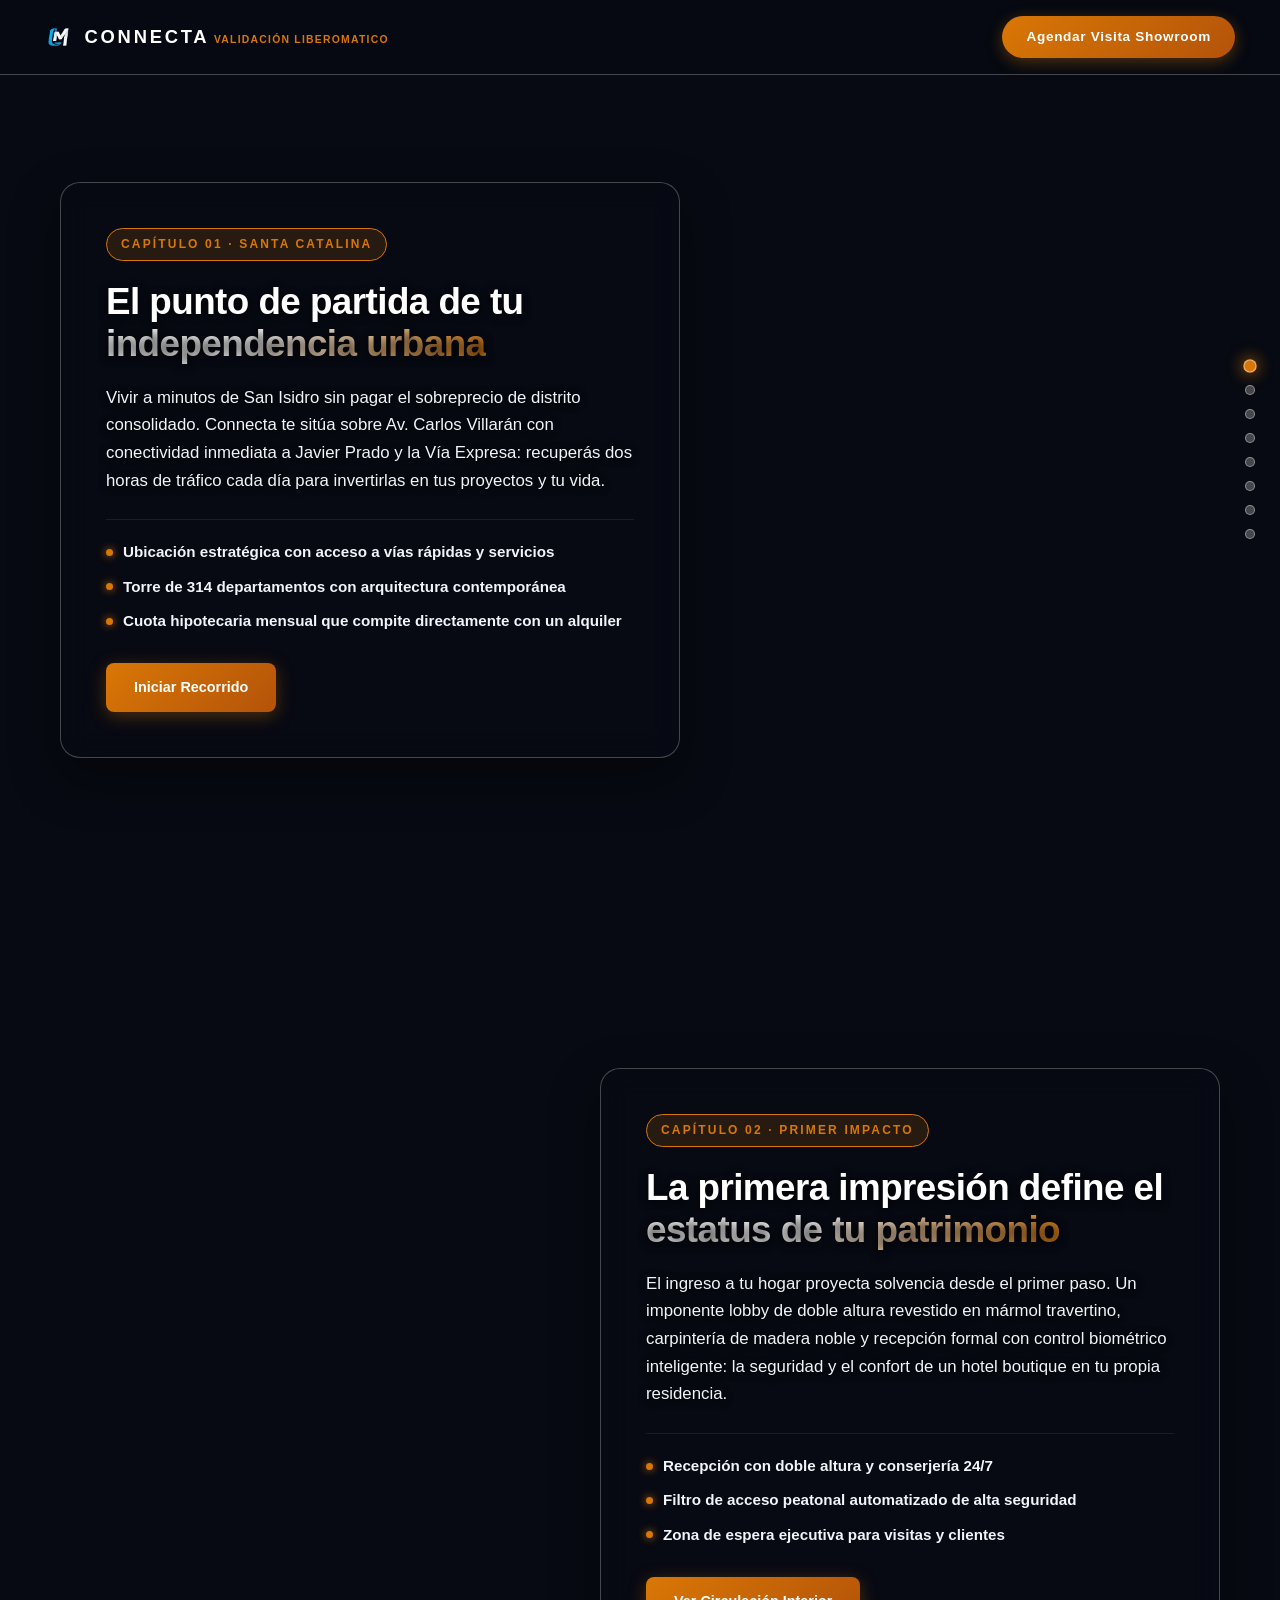
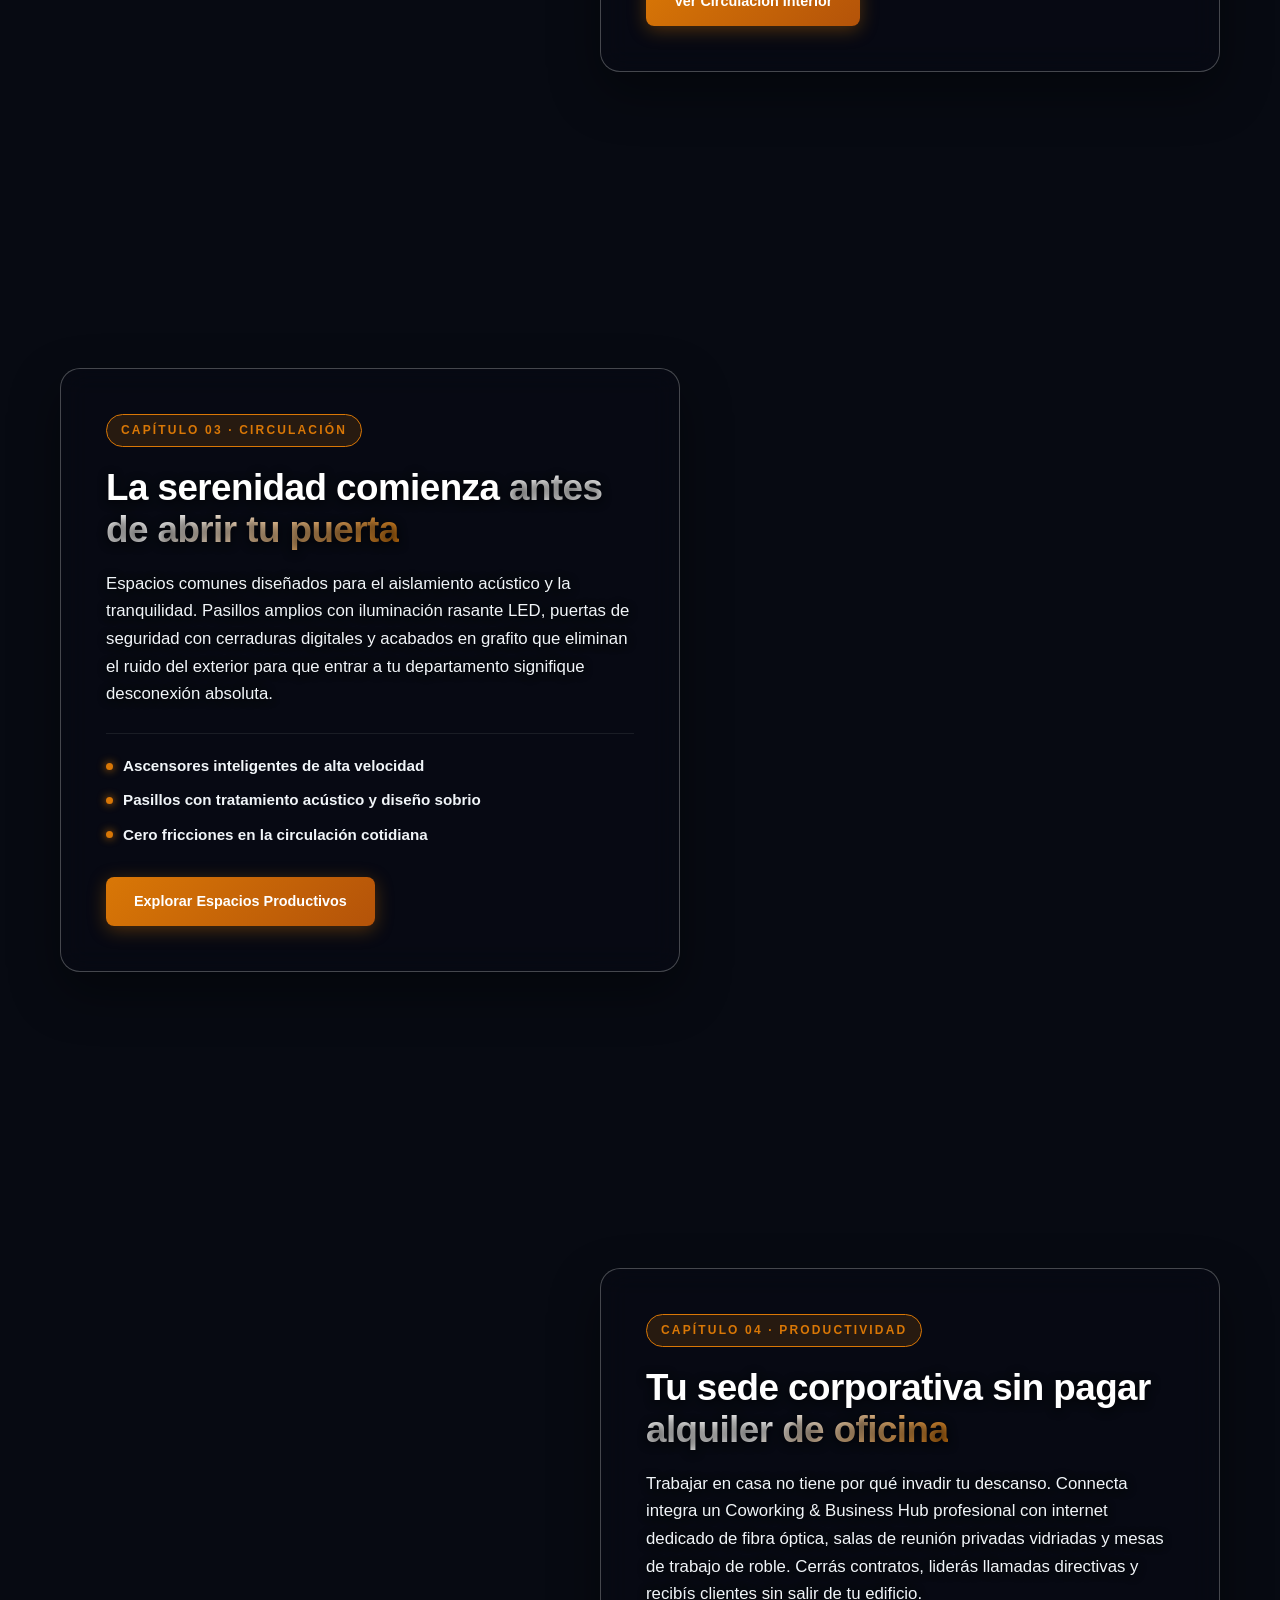
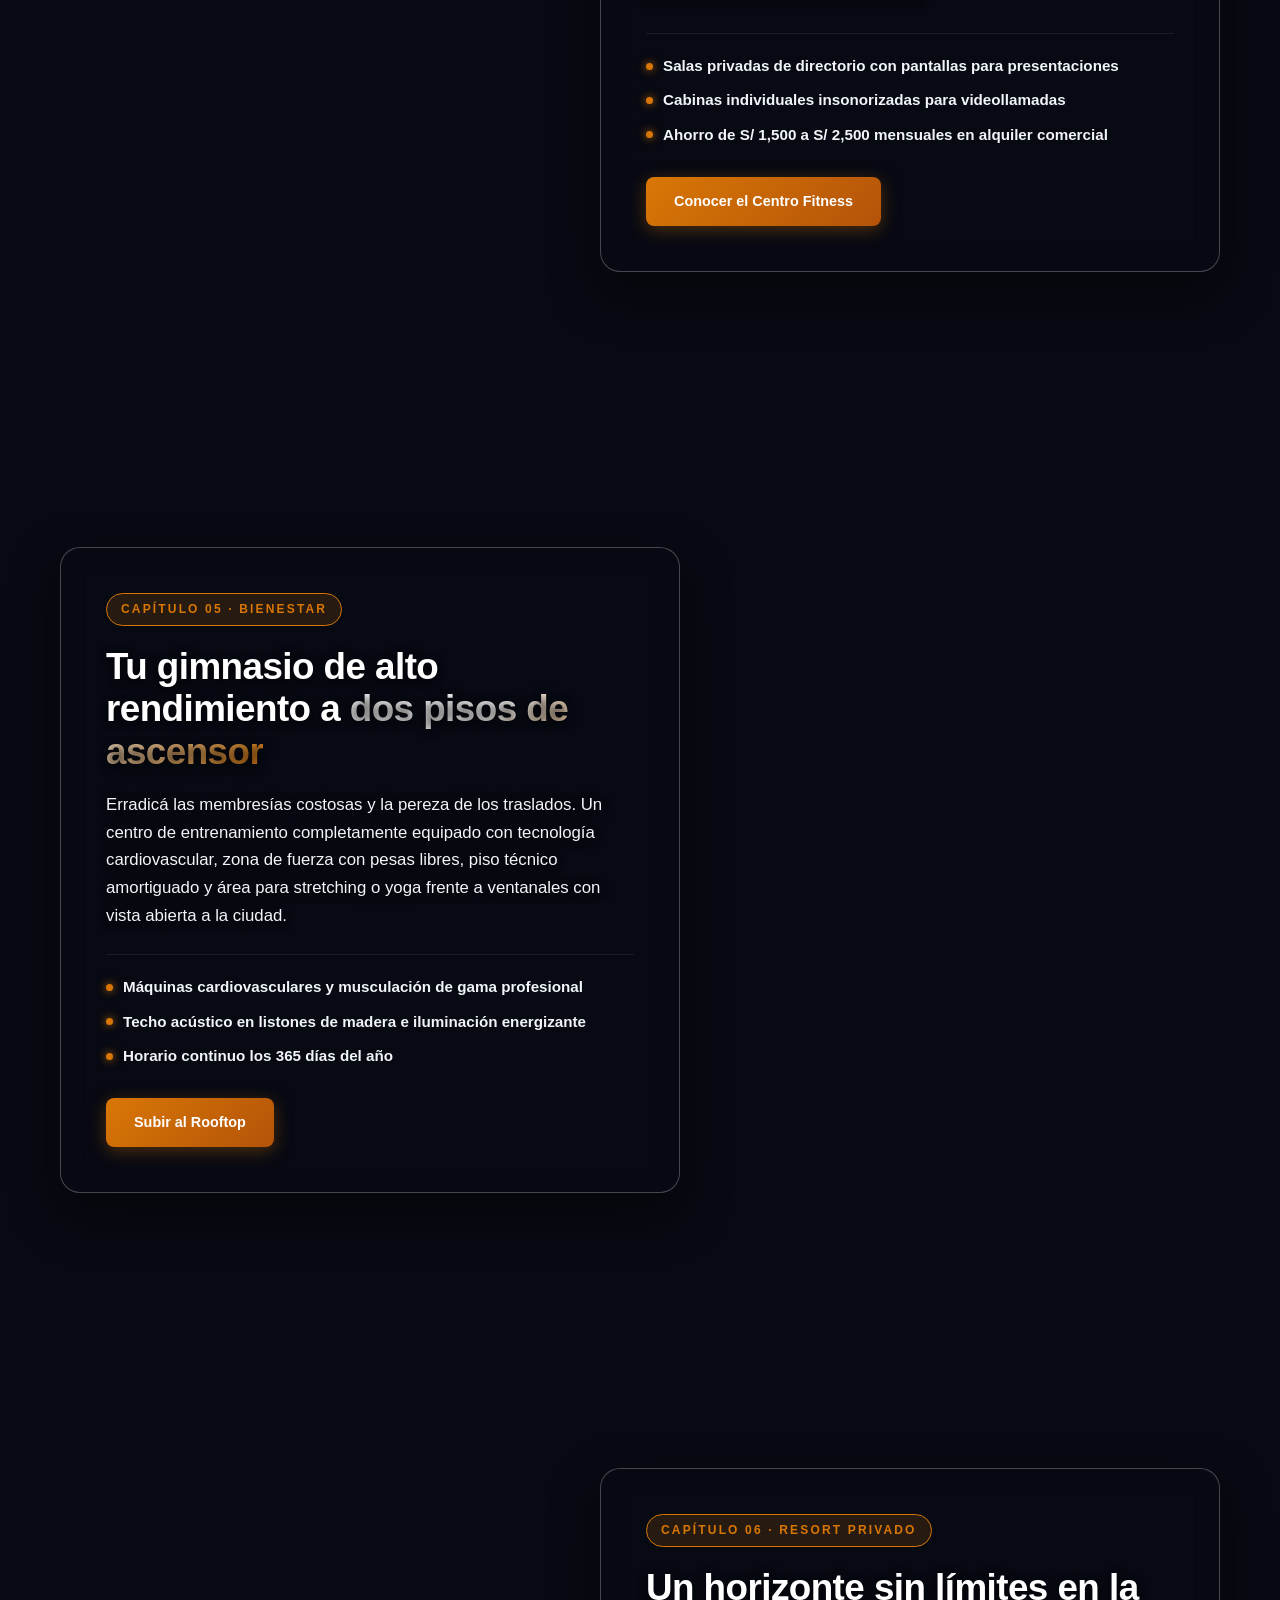
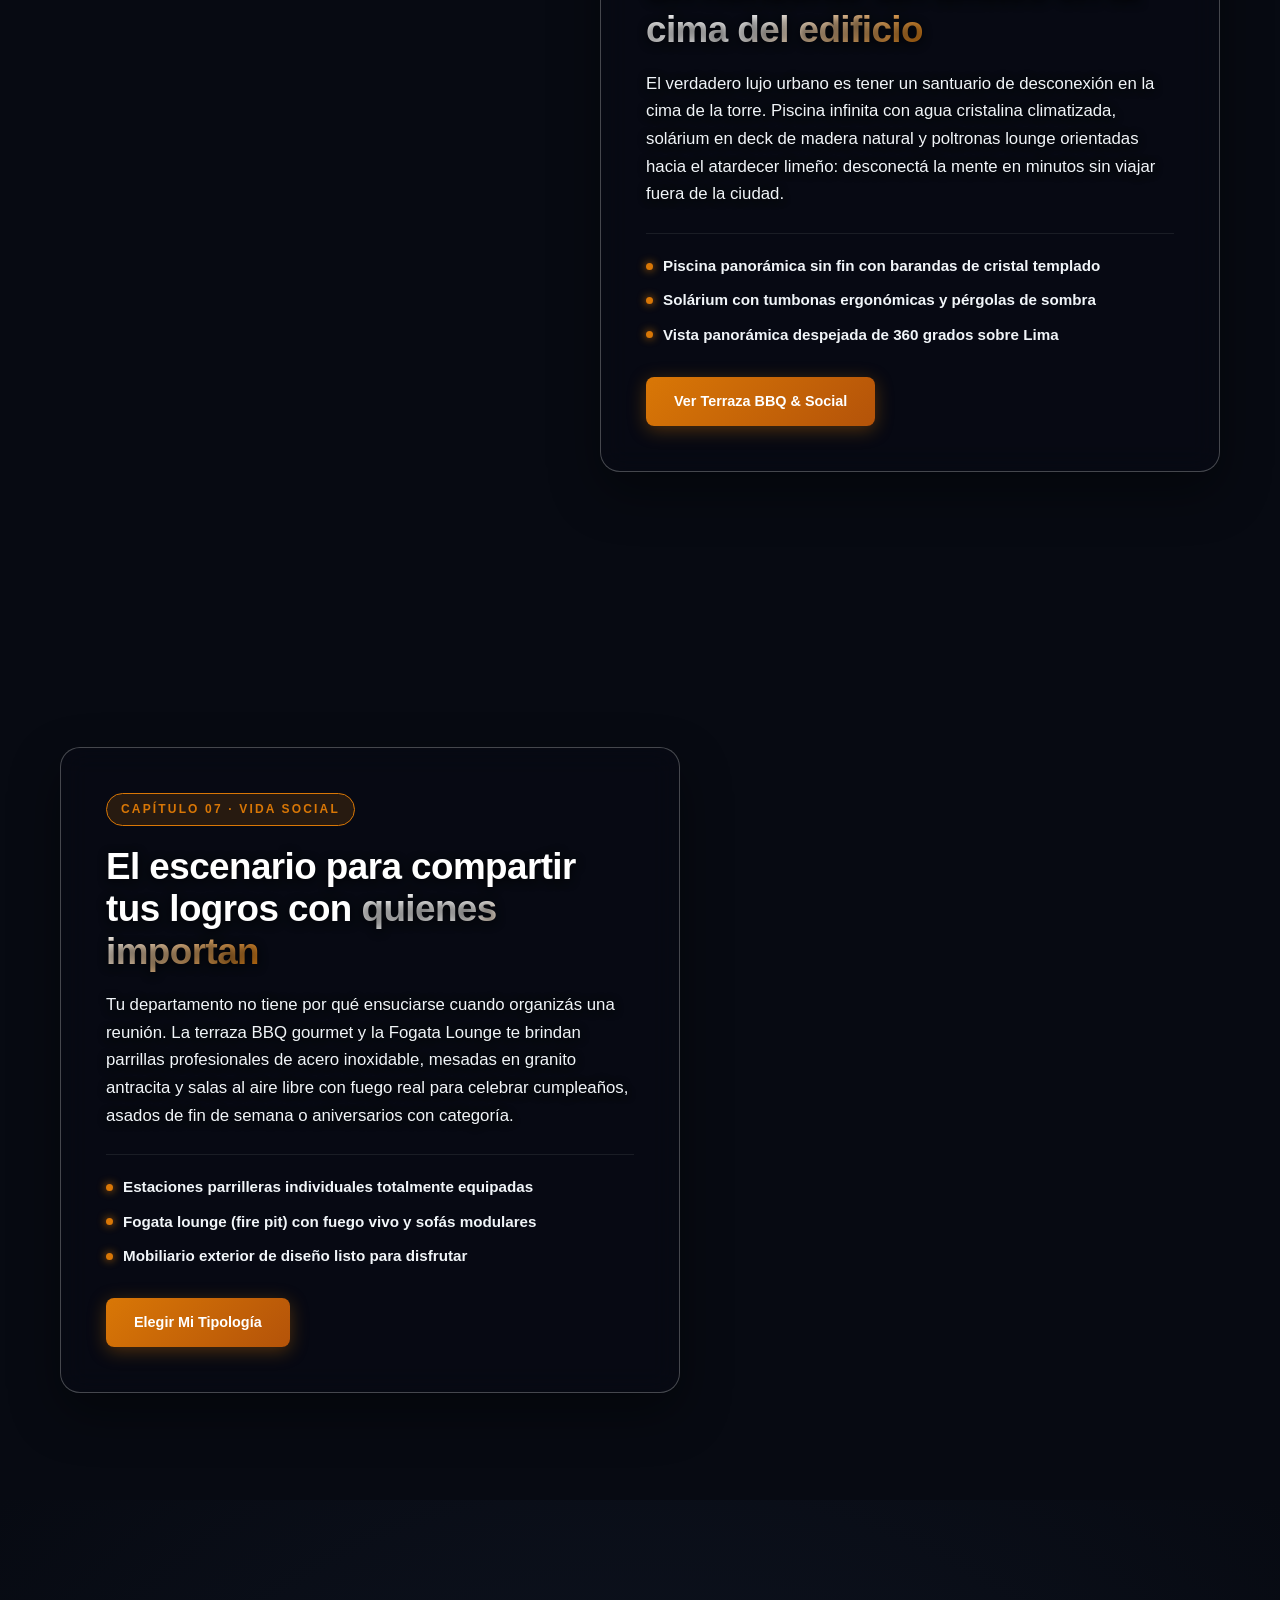
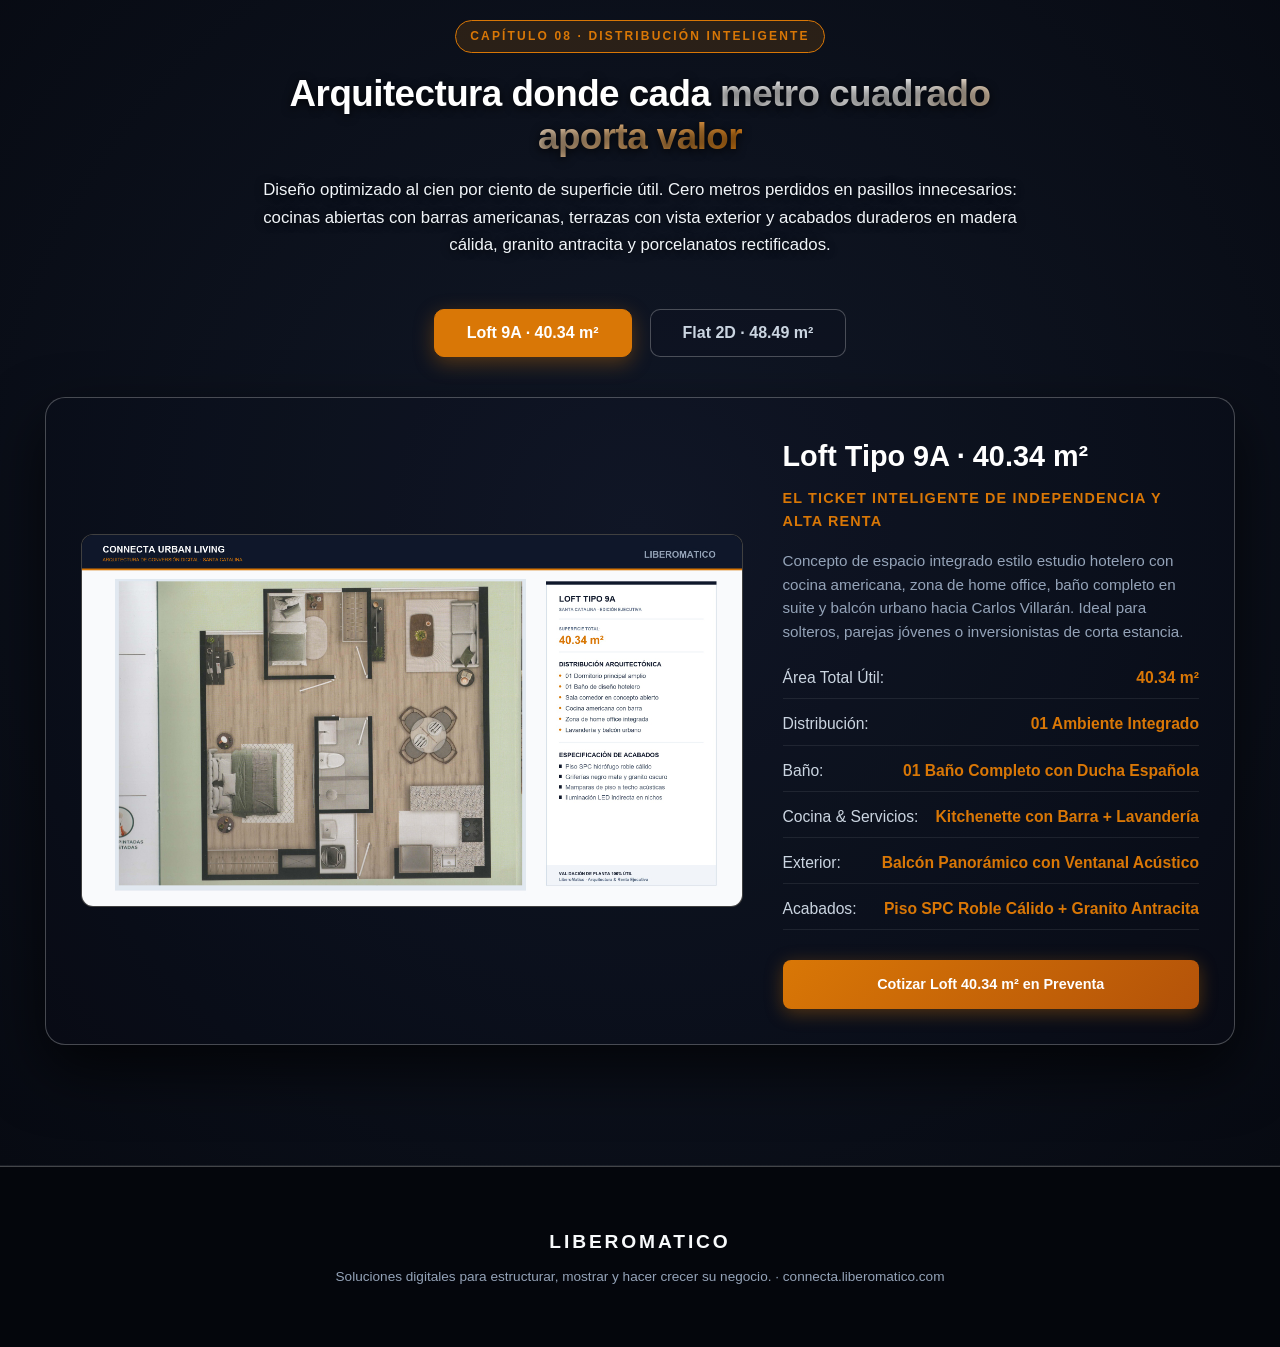
==== commit abd6c3a0: "Add files via upload" ====
--- a/connecta/index.html
+++ b/connecta/index.html
@@ -616,7 +616,7 @@
   <!-- SECCIÓN 02: EL LOBBY DE VANGUARDIA -->
   <section id="sec-lobby" class="video-section align-right" data-video="assets/video/video_lobby.mp4" data-poster="assets/posters/poster_lobby.jpg">
     <div class="video-bg-wrap">
-      <video class="section-bg-video" src="assets/video/video_lobby.mp4" poster="assets/posters/poster_lobby.jpg" loop muted playsinline webkit-playsinline preload="metadata"></video>
+      <video class="section-bg-video" src="assets/video/video_lobby.mp4" poster="assets/posters/poster_lobby.jpg" autoplay loop muted playsinline webkit-playsinline preload="auto"></video>
       <div class="section-overlay"></div>
     </div>
     <div class="section-content-card">
@@ -638,7 +638,7 @@
   <!-- SECCIÓN 03: CIRCULACIÓN & PRIVACIDAD -->
   <section id="sec-pasillo" class="video-section" data-video="assets/video/video_pasillo.mp4" data-poster="assets/posters/poster_pasillo.jpg">
     <div class="video-bg-wrap">
-      <video class="section-bg-video" src="assets/video/video_pasillo.mp4" poster="assets/posters/poster_pasillo.jpg" loop muted playsinline webkit-playsinline preload="metadata"></video>
+      <video class="section-bg-video" src="assets/video/video_pasillo.mp4" poster="assets/posters/poster_pasillo.jpg" autoplay loop muted playsinline webkit-playsinline preload="auto"></video>
       <div class="section-overlay"></div>
     </div>
     <div class="section-content-card">
@@ -660,7 +660,7 @@
   <!-- SECCIÓN 04: COWORKING & BUSINESS HUB -->
   <section id="sec-coworking" class="video-section align-right" data-video="assets/video/video_coworking.mp4" data-poster="assets/posters/poster_coworking.jpg">
     <div class="video-bg-wrap">
-      <video class="section-bg-video" src="assets/video/video_coworking.mp4" poster="assets/posters/poster_coworking.jpg" loop muted playsinline webkit-playsinline preload="metadata"></video>
+      <video class="section-bg-video" src="assets/video/video_coworking.mp4" poster="assets/posters/poster_coworking.jpg" autoplay loop muted playsinline webkit-playsinline preload="auto"></video>
       <div class="section-overlay"></div>
     </div>
     <div class="section-content-card">
@@ -682,7 +682,7 @@
   <!-- SECCIÓN 05: CENTRO FITNESS & GIMNASIO -->
   <section id="sec-gym" class="video-section" data-video="assets/video/video_gym.mp4" data-poster="assets/posters/poster_gym.jpg">
     <div class="video-bg-wrap">
-      <video class="section-bg-video" src="assets/video/video_gym.mp4" poster="assets/posters/poster_gym.jpg" loop muted playsinline webkit-playsinline preload="metadata"></video>
+      <video class="section-bg-video" src="assets/video/video_gym.mp4" poster="assets/posters/poster_gym.jpg" autoplay loop muted playsinline webkit-playsinline preload="auto"></video>
       <div class="section-overlay"></div>
     </div>
     <div class="section-content-card">
@@ -704,7 +704,7 @@
   <!-- SECCIÓN 06: PISCINA PANORÁMICA EN ROOFTOP -->
   <section id="sec-piscina" class="video-section align-right" data-video="assets/video/video_piscina.mp4" data-poster="assets/posters/poster_piscina.jpg">
     <div class="video-bg-wrap">
-      <video class="section-bg-video" src="assets/video/video_piscina.mp4" poster="assets/posters/poster_piscina.jpg" loop muted playsinline webkit-playsinline preload="metadata"></video>
+      <video class="section-bg-video" src="assets/video/video_piscina.mp4" poster="assets/posters/poster_piscina.jpg" autoplay loop muted playsinline webkit-playsinline preload="auto"></video>
       <div class="section-overlay"></div>
     </div>
     <div class="section-content-card">
@@ -726,7 +726,7 @@
   <!-- SECCIÓN 07: CELEBRACIONES & BBQ GRILL -->
   <section id="sec-celebracion" class="video-section" data-video="assets/video/video_celebracion.mp4" data-poster="assets/posters/poster_celebracion.jpg">
     <div class="video-bg-wrap">
-      <video class="section-bg-video" src="assets/video/video_celebracion.mp4" poster="assets/posters/poster_celebracion.jpg" loop muted playsinline webkit-playsinline preload="metadata"></video>
+      <video class="section-bg-video" src="assets/video/video_celebracion.mp4" poster="assets/posters/poster_celebracion.jpg" autoplay loop muted playsinline webkit-playsinline preload="auto"></video>
       <div class="section-overlay"></div>
     </div>
     <div class="section-content-card">
@@ -856,23 +856,25 @@
       }
     }
 
-    // REPRODUCCIÓN AUTOMÁTICA EN SCROLL · ESTÁNDAR LIBEROMATICO (IDÉNTICO A HR & LEGAL)
+    // REPRODUCCIÓN CONTINUA DE FONDOS · ESTÁNDAR EXACTO HR & LEGAL
     const allVideos = document.querySelectorAll('.section-bg-video');
     const allSections = document.querySelectorAll('.video-section');
     const sideDots = document.querySelectorAll('.scroll-dot');
 
+    // Reproducción directa de todos los videos de fondo
+    allVideos.forEach(v => {
+      v.play().catch(() => {});
+    });
+
+    // Observador para dots de navegación lateral
     if ('IntersectionObserver' in window) {
       const sectionObserver = new IntersectionObserver((entries) => {
         entries.forEach(entry => {
-          const vid = entry.target.querySelector('.section-bg-video');
           const id = entry.target.getAttribute('id');
           if (entry.isIntersecting) {
-            if (vid) vid.play().catch(() => {});
             sideDots.forEach(d => {
               d.classList.toggle('active', d.getAttribute('href') === '#' + id);
             });
-          } else {
-            if (vid) vid.pause();
           }
         });
       }, { threshold: 0.25 });
@@ -884,7 +886,6 @@
         const planosObserver = new IntersectionObserver((entries) => {
           entries.forEach(entry => {
             if (entry.isIntersecting) {
-              allVideos.forEach(v => v.pause());
               sideDots.forEach(d => {
                 d.classList.toggle('active', d.getAttribute('href') === '#sec-planos');
               });
@@ -893,19 +894,18 @@
         }, { threshold: 0.2 });
         planosObserver.observe(planosSection);
       }
-    } else {
-      allVideos.forEach(v => v.play().catch(() => {}));
-    }
-
-    // Desbloqueo inicial ante primer gesto del usuario en Android
+    }
+
+    // Desbloqueo garantizado ante primer gesto táctil en Android
     function unlockAllMedia() {
-      const firstVid = document.querySelector('.section-bg-video');
-      if (firstVid && firstVid.paused) {
-        firstVid.play().catch(() => {});
-      }
-    }
-    ['touchstart', 'touchend', 'click', 'scroll'].forEach(evt => {
-      window.addEventListener(evt, unlockAllMedia, { once: true, passive: true });
+      allVideos.forEach(v => {
+        if (v.paused) {
+          v.play().catch(() => {});
+        }
+      });
+    }
+    ['touchstart', 'touchend', 'click', 'scroll', 'pointerdown'].forEach(evt => {
+      window.addEventListener(evt, unlockAllMedia, { passive: true });
     });
 
     document.addEventListener('visibilitychange', () => {
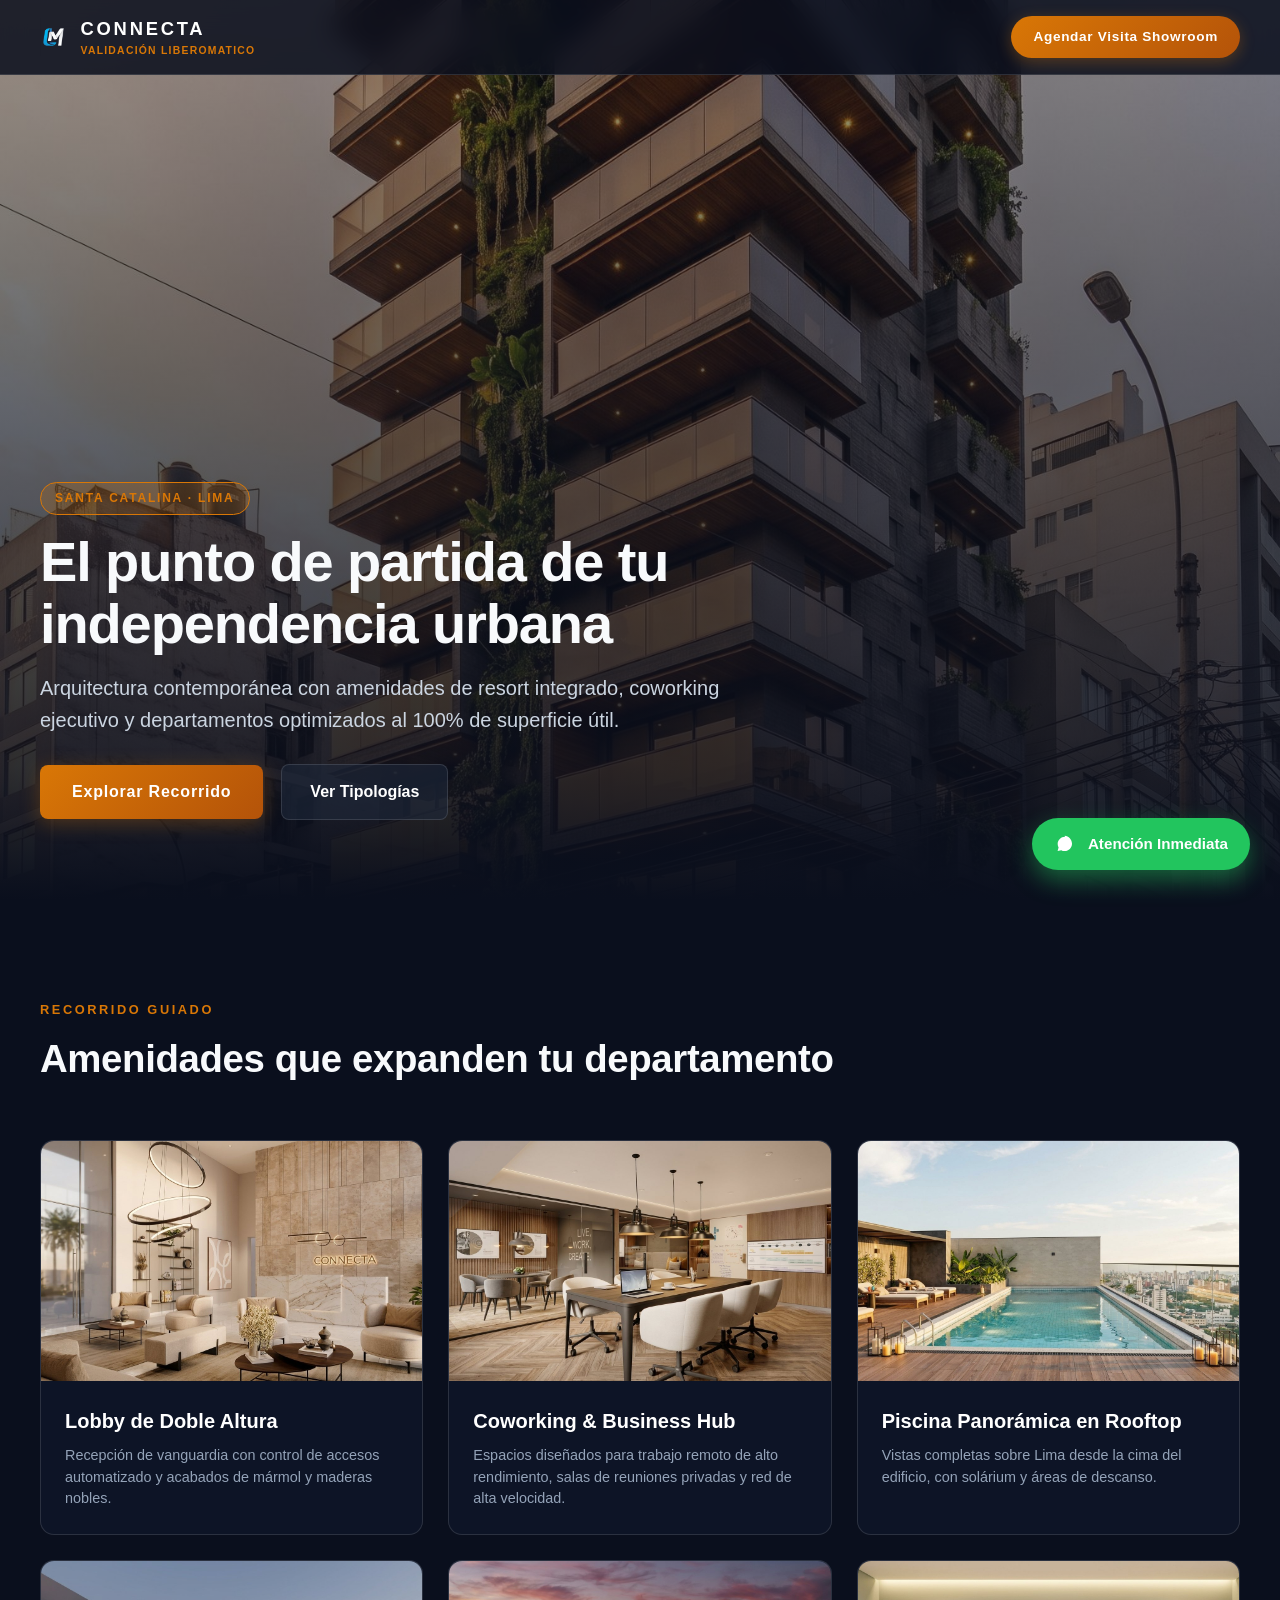
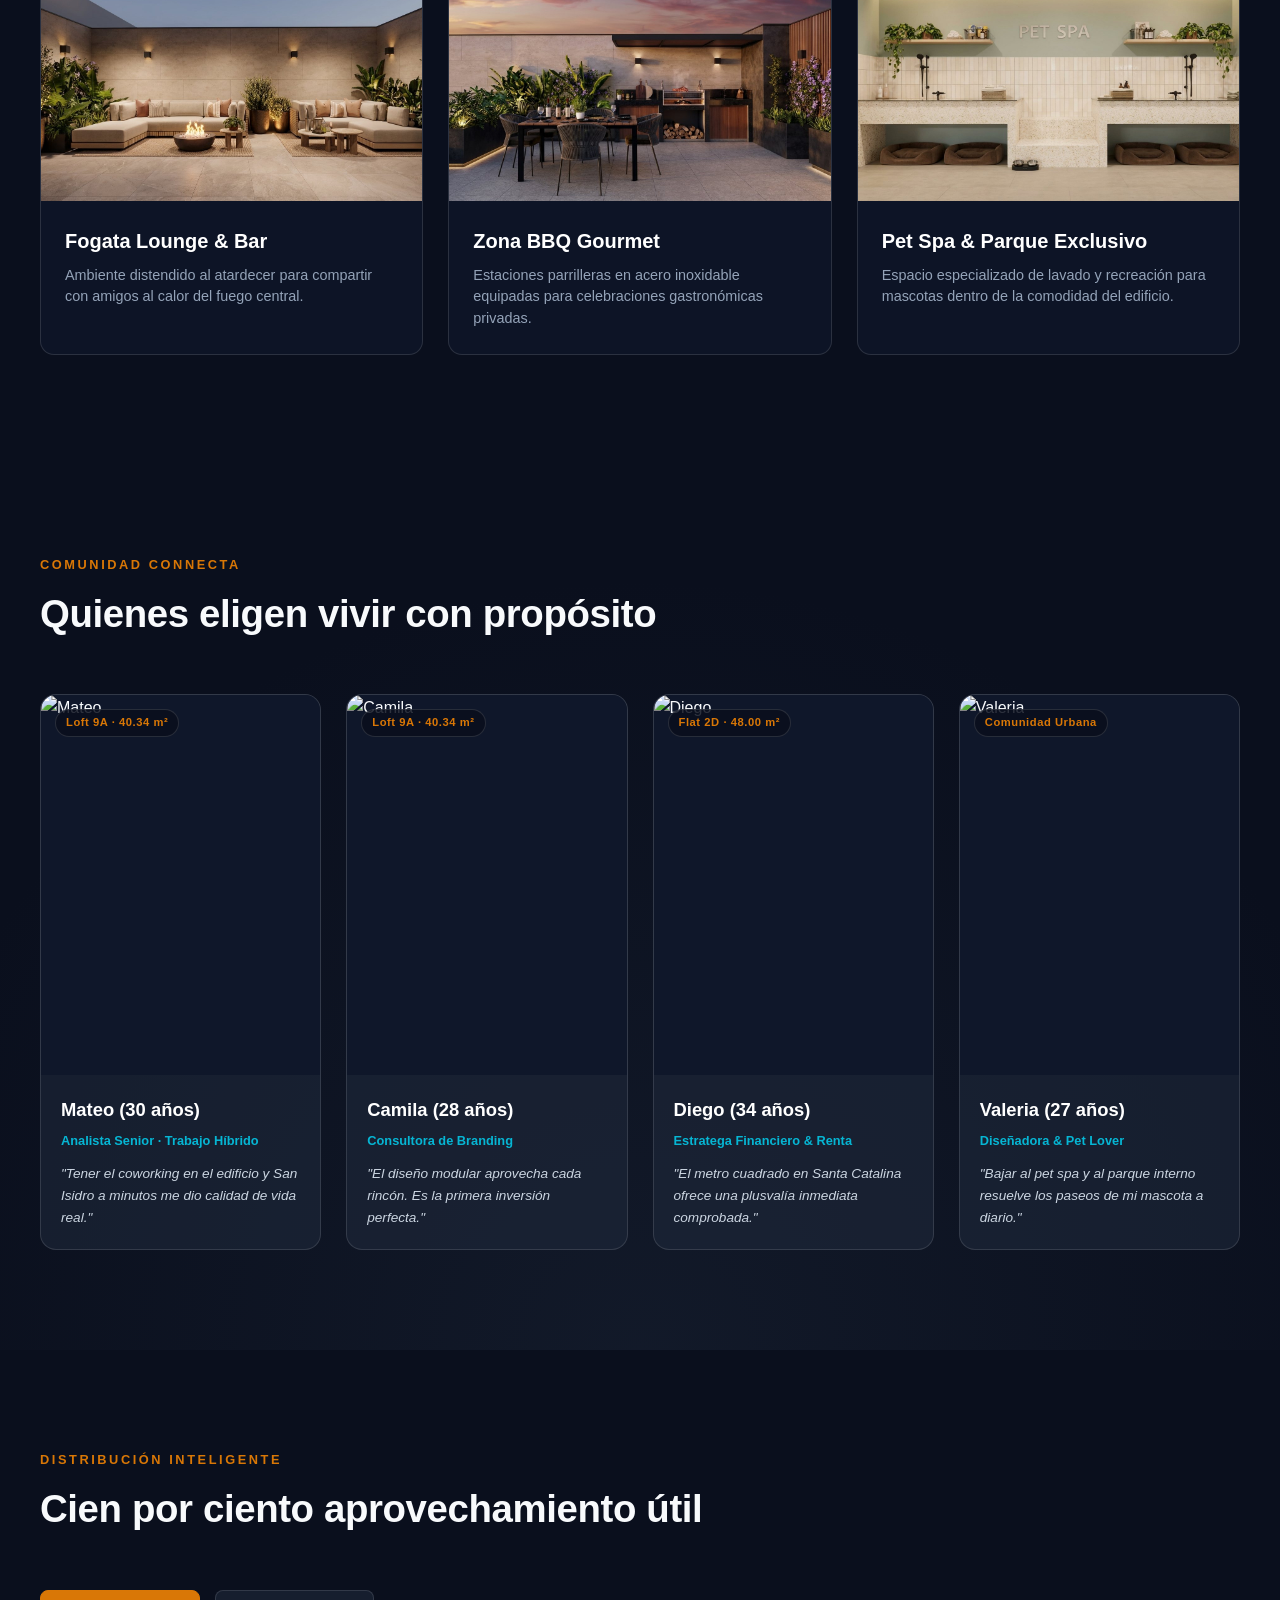
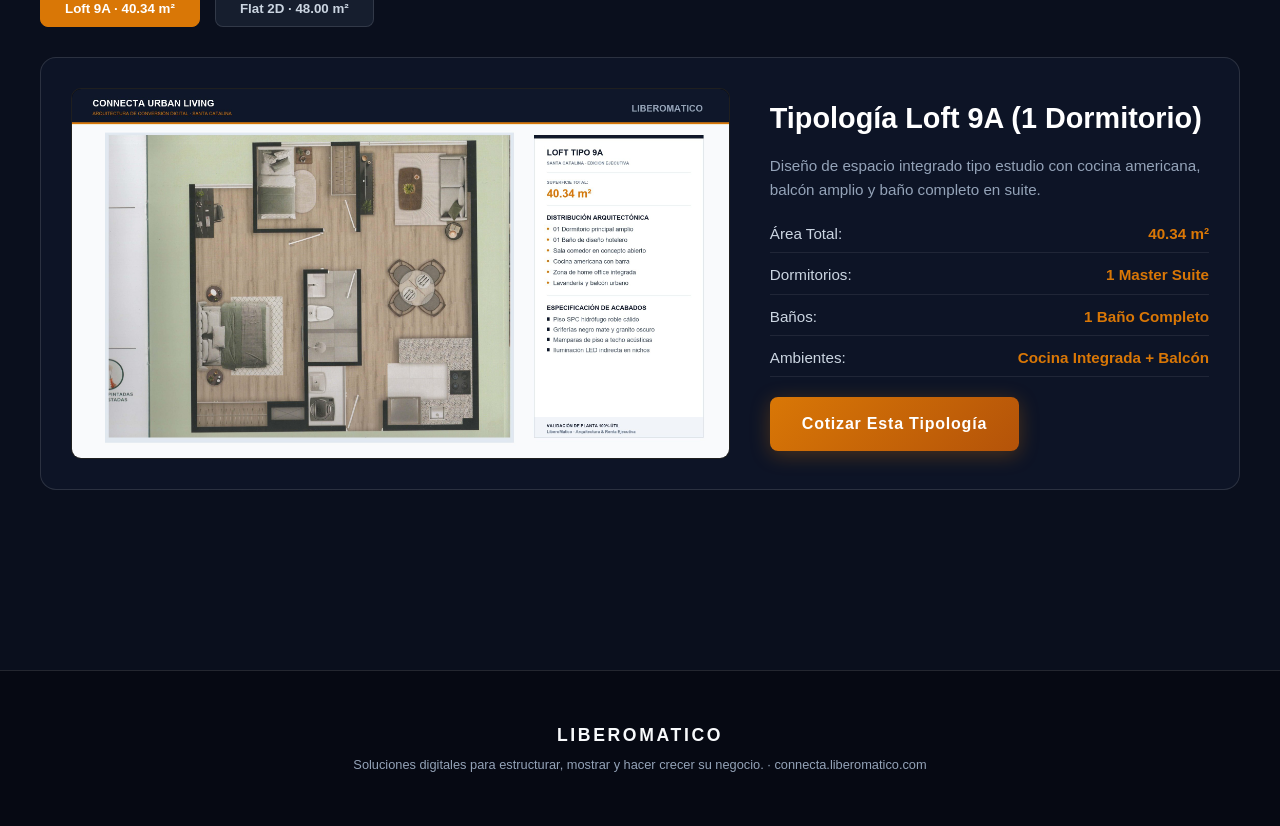
==== commit af7c9a24: "Add files via upload" ====
--- a/connecta/index.html
+++ b/connecta/index.html
@@ -3,17 +3,17 @@
 <head>
   <meta charset="UTF-8">
   <meta name="viewport" content="width=device-width, initial-scale=1.0">
-  <title>CONNECTA URBAN LIVING · Santa Catalina | Recorrido Cinematográfico</title>
+  <title>CONNECTA URBAN LIVING · Santa Catalina | LiberoMatico</title>
   <style>
     :root {
-      --bg-dark: #070a12;
-      --bg-card: rgba(10, 15, 29, 0.10); /* 90% de transparencia (10% opacidad) */
-      --bg-glass: rgba(10, 15, 29, 0.10);
-      --border-glass: rgba(255, 255, 255, 0.25); /* 75% de transparencia en contornos */
+      --bg-dark: #0a0f1d;
+      --bg-card: rgba(15, 23, 42, 0.75);
+      --bg-glass: rgba(30, 41, 59, 0.6);
+      --border-glass: rgba(255, 255, 255, 0.12);
       --text-main: #f8fafc;
       --text-muted: #94a3b8;
       --gold-accent: #d97706;
-      --gold-glow: rgba(217, 119, 6, 0.35);
+      --gold-glow: rgba(217, 119, 6, 0.3);
       --cyan-accent: #06b6d4;
       --navy-deep: #0f172a;
     }
@@ -22,10 +22,6 @@
       box-sizing: border-box;
       margin: 0;
       padding: 0;
-    }
-
-    html {
-      scroll-behavior: smooth;
     }
 
     body {
@@ -36,17 +32,20 @@
       line-height: 1.6;
     }
 
-    /* MOTION INTRO */
+    /* INTRO GRAPHIC MOTION OVERLAY */
     #motion-intro {
       position: fixed;
-      inset: 0;
+      top: 0;
+      left: 0;
+      width: 100vw;
+      height: 100vh;
       background: radial-gradient(circle at center, #1e293b 0%, #060913 100%);
       z-index: 9999;
       display: flex;
       flex-direction: column;
       align-items: center;
       justify-content: center;
-      transition: opacity 0.9s cubic-bezier(0.16, 1, 0.3, 1), visibility 0.9s ease;
+      transition: opacity 1s cubic-bezier(0.16, 1, 0.3, 1), visibility 1s ease;
     }
 
     #motion-intro.vanish {
@@ -57,20 +56,22 @@
 
     .motion-box {
       text-align: center;
-      animation: pulseIn 2s cubic-bezier(0.16, 1, 0.3, 1) forwards;
+      animation: pulseIn 2.2s cubic-bezier(0.16, 1, 0.3, 1) forwards;
     }
 
     .motion-logo-img {
-      max-width: 170px;
+      max-width: 180px;
       height: auto;
       filter: drop-shadow(0 0 25px var(--gold-glow));
       margin-bottom: 20px;
+      animation: glowScale 2.5s infinite alternate ease-in-out;
     }
 
     .motion-title {
       font-size: 2.2rem;
       letter-spacing: 0.35em;
       font-weight: 800;
+      color: #fff;
       text-transform: uppercase;
       margin-bottom: 8px;
       background: linear-gradient(135deg, #ffffff 40%, #d97706 100%);
@@ -87,11 +88,17 @@
     }
 
     @keyframes pulseIn {
-      0% { opacity: 0; transform: scale(0.9); }
+      0% { opacity: 0; transform: scale(0.85); }
+      50% { opacity: 1; transform: scale(1.02); }
       100% { opacity: 1; transform: scale(1); }
     }
 
-    /* FIXED NAVBAR */
+    @keyframes glowScale {
+      0% { transform: scale(1); filter: drop-shadow(0 0 15px var(--gold-glow)); }
+      100% { transform: scale(1.04); filter: drop-shadow(0 0 35px rgba(217, 119, 6, 0.6)); }
+    }
+
+    /* HEADER / NAVBAR */
     header {
       position: fixed;
       top: 0;
@@ -101,9 +108,9 @@
       display: flex;
       align-items: center;
       justify-content: space-between;
-      padding: 0 45px;
-      background: rgba(7, 10, 18, 0.82);
-      backdrop-filter: blur(14px);
+      padding: 0 40px;
+      background: rgba(10, 15, 29, 0.85);
+      backdrop-filter: blur(12px);
       border-bottom: 1px solid var(--border-glass);
       z-index: 1000;
     }
@@ -111,13 +118,18 @@
     .nav-brand {
       display: flex;
       align-items: center;
-      gap: 14px;
+      gap: 15px;
       text-decoration: none;
     }
 
     .nav-logo-badge {
       height: 38px;
       width: auto;
+    }
+
+    .nav-titles {
+      display: flex;
+      flex-direction: column;
     }
 
     .brand-name {
@@ -131,7 +143,7 @@
       font-size: 0.65rem;
       color: var(--gold-accent);
       letter-spacing: 0.12em;
-      font-weight: 700;
+      font-weight: 600;
       text-transform: uppercase;
     }
 
@@ -139,7 +151,7 @@
       display: inline-flex;
       align-items: center;
       gap: 8px;
-      padding: 10px 24px;
+      padding: 10px 22px;
       border-radius: 9999px;
       background: linear-gradient(135deg, var(--gold-accent) 0%, #b45309 100%);
       color: #ffffff;
@@ -147,7 +159,6 @@
       font-size: 0.85rem;
       text-decoration: none;
       letter-spacing: 0.05em;
-      white-space: nowrap;
       box-shadow: 0 4px 15px var(--gold-glow);
       transition: transform 0.2s, box-shadow 0.2s;
     }
@@ -157,403 +168,398 @@
       box-shadow: 0 6px 20px rgba(217, 119, 6, 0.5);
     }
 
-    /* SIDE PROGRESS DOTS */
-    .scroll-nav {
-      position: fixed;
-      right: 25px;
-      top: 50%;
-      transform: translateY(-50%);
-      z-index: 998;
-      display: flex;
-      flex-direction: column;
-      gap: 14px;
-    }
-
-    .scroll-dot {
-      width: 10px;
-      height: 10px;
-      border-radius: 50%;
-      background: rgba(255, 255, 255, 0.25);
-      border: 1px solid rgba(255, 255, 255, 0.4);
-      transition: all 0.3s;
-      cursor: pointer;
-      position: relative;
-    }
-
-    .scroll-dot:hover, .scroll-dot.active {
-      background: var(--gold-accent);
-      box-shadow: 0 0 12px var(--gold-accent);
-      transform: scale(1.35);
-    }
-
-    /* SECCIONES CINEMATOGRÁFICAS CON VIDEO NATIVO (ESTÁNDAR LIBEROMATICO / HR & LEGAL) */
-    .video-section {
-      position: relative;
-      min-height: 100vh;
-      min-height: 100dvh;
-      width: 100vw;
-      display: flex;
-      align-items: center;
-      justify-content: flex-start;
-      padding: 120px 60px 80px 60px;
-      overflow: hidden;
-      background-color: transparent;
-      z-index: 1;
-    }
-
-    .video-bg-wrap {
+    /* HERO SECTION */
+    .hero-video-bg {
       position: absolute;
-      inset: 0;
-      z-index: 0;
-      overflow: hidden;
-      pointer-events: none;
-    }
-
-    .section-bg-video {
+      top: 0;
+      left: 0;
       width: 100%;
       height: 100%;
       object-fit: cover;
-      object-position: center 10%;
-      display: block;
-    }
-
-    .section-overlay {
+      z-index: 1;
+    }
+
+    .hero-section {
+      position: relative;
+      height: 100vh;
+      display: flex;
+      align-items: flex-end;
+      padding: 0 40px 80px 40px;
+      background: url('assets/fachada.jpg') center/cover no-repeat;
+    }
+
+    .hero-gradient-overlay {
       position: absolute;
       inset: 0;
-      background: linear-gradient(90deg, rgba(7, 10, 18, 0.94) 0%, rgba(7, 10, 18, 0.72) 48%, rgba(7, 10, 18, 0.35) 100%);
+      background: linear-gradient(180deg, rgba(10, 15, 29, 0.4) 0%, rgba(10, 15, 29, 0.85) 85%, #0a0f1d 100%);
       z-index: 1;
-      pointer-events: none;
-    }
-
-    .video-section.align-right {
-      justify-content: flex-end;
-    }
-
-    .video-section.align-right .section-overlay {
-      background: linear-gradient(270deg, rgba(7, 10, 18, 0.94) 0%, rgba(7, 10, 18, 0.72) 48%, rgba(7, 10, 18, 0.35) 100%);
-    }
-
-    .section-content-card {
+    }
+
+    .hero-content {
       position: relative;
-      z-index: 3;
-      max-width: 620px;
-      background: rgba(10, 15, 29, 0.10); /* 90% de transparencia */
-      backdrop-filter: blur(14px);
-      -webkit-backdrop-filter: blur(14px);
-      border: 1px solid rgba(255, 255, 255, 0.25); /* 75% de transparencia en contorno */
-      border-radius: 20px;
-      padding: 45px;
-      box-shadow: 0 20px 50px rgba(0, 0, 0, 0.4);
-      transition: transform 0.4s ease, border-color 0.4s ease, background 0.4s ease;
-    }
-
-    .section-content-card:hover {
-      border-color: rgba(217, 119, 6, 0.45);
-      background: rgba(10, 15, 29, 0.10);
-    }
-
-    .chapter-badge {
-      display: inline-flex;
-      align-items: center;
-      gap: 8px;
+      z-index: 2;
+      max-width: 900px;
+    }
+
+    .badge-pill {
+      display: inline-block;
       padding: 6px 14px;
-      background: rgba(217, 119, 6, 0.15);
+      background: rgba(217, 119, 6, 0.2);
       border: 1px solid var(--gold-accent);
       color: var(--gold-accent);
       font-size: 0.75rem;
-      font-weight: 800;
-      letter-spacing: 0.18em;
+      font-weight: 700;
+      letter-spacing: 0.15em;
       text-transform: uppercase;
       border-radius: 9999px;
-      margin-bottom: 20px;
-    }
-
-    .section-heading {
-      font-size: 2.3rem;
-      font-weight: 800;
-      line-height: 1.15;
-      letter-spacing: -0.015em;
+      margin-bottom: 16px;
+    }
+
+    .hero-title {
+      font-size: 3.5rem;
+      line-height: 1.1;
+      font-weight: 900;
+      letter-spacing: -0.02em;
       margin-bottom: 18px;
-      color: #ffffff;
-      text-shadow: 0 2px 10px rgba(0, 0, 0, 0.85);
-    }
-
-    .section-heading span {
-      background: linear-gradient(135deg, #ffffff 40%, var(--gold-accent) 100%);
-      -webkit-background-clip: text;
-      -webkit-text-fill-color: transparent;
-    }
-
-    .section-body-text {
-      font-size: 1.05rem;
-      color: #f1f5f9;
-      line-height: 1.65;
-      margin-bottom: 25px;
-      text-shadow: 0 1px 8px rgba(0, 0, 0, 0.85);
-    }
-
-    .section-highlights {
-      display: flex;
-      flex-direction: column;
-      gap: 10px;
-      margin-bottom: 30px;
-      border-top: 1px solid rgba(255, 255, 255, 0.08);
-      padding-top: 20px;
-    }
-
-    .highlight-item {
+    }
+
+    .hero-sub {
+      font-size: 1.25rem;
+      color: #cbd5e1;
+      margin-bottom: 28px;
+      max-width: 680px;
+    }
+
+    .hero-actions {
       display: flex;
       align-items: center;
-      gap: 10px;
-      font-size: 0.95rem;
-      color: #f1f5f9;
-      font-weight: 600;
-    }
-
-    .highlight-bullet {
-      width: 7px;
-      height: 7px;
-      border-radius: 50%;
-      background: var(--gold-accent);
-      box-shadow: 0 0 8px var(--gold-accent);
-    }
-
-    .btn-action-section {
-      display: inline-flex;
-      align-items: center;
-      gap: 10px;
-      padding: 13px 28px;
+      gap: 18px;
+      flex-wrap: wrap;
+    }
+
+    .btn-main {
+      padding: 14px 32px;
       background: linear-gradient(135deg, var(--gold-accent) 0%, #b45309 100%);
       color: #fff;
       font-weight: 800;
-      font-size: 0.9rem;
       border-radius: 8px;
       text-decoration: none;
-      box-shadow: 0 4px 18px var(--gold-glow);
+      letter-spacing: 0.05em;
+      box-shadow: 0 4px 20px var(--gold-glow);
       transition: all 0.25s ease;
     }
 
-    .btn-action-section:hover {
+    .btn-main:hover {
       transform: translateY(-2px);
-      box-shadow: 0 8px 25px rgba(217, 119, 6, 0.55);
-    }
-
-    /* SECCIÓN TIPOLOGÍAS Y PLANOS 2K */
-    .plans-section-wrapper {
-      position: relative;
-      padding: 120px 45px;
-      background: radial-gradient(circle at center, #111827 0%, #070a12 100%);
-      border-bottom: 1px solid rgba(255, 255, 255, 0.08);
-    }
-
-    .plans-container {
+      box-shadow: 0 8px 30px rgba(217, 119, 6, 0.6);
+    }
+
+    .btn-secondary {
+      padding: 14px 28px;
+      background: var(--bg-glass);
+      color: #fff;
+      font-weight: 700;
+      border-radius: 8px;
+      text-decoration: none;
+      border: 1px solid var(--border-glass);
+      transition: all 0.25s ease;
+    }
+
+    .btn-secondary:hover {
+      background: rgba(255, 255, 255, 0.1);
+    }
+
+    /* SECTIONS COMMON */
+    section {
+      padding: 100px 40px;
       max-width: 1300px;
       margin: 0 auto;
     }
 
-    .plans-header-box {
-      text-align: center;
-      max-width: 780px;
-      margin: 0 auto 50px auto;
-    }
-
-    .plans-selector-tabs {
-      display: flex;
-      justify-content: center;
-      gap: 18px;
-      margin-bottom: 40px;
-    }
-
-    .plan-tab-btn {
-      padding: 14px 32px;
-      border-radius: 10px;
+    .section-header {
+      margin-bottom: 50px;
+    }
+
+    .section-eyebrow {
+      font-size: 0.8rem;
+      letter-spacing: 0.2em;
+      text-transform: uppercase;
+      color: var(--gold-accent);
+      font-weight: 700;
+      margin-bottom: 8px;
+    }
+
+    .section-title {
+      font-size: 2.4rem;
+      font-weight: 800;
+      letter-spacing: -0.01em;
+    }
+
+    /* AMENITIES SHOWCASE */
+    .amenities-grid {
+      display: grid;
+      grid-template-columns: repeat(auto-fill, minmax(360px, 1fr));
+      gap: 25px;
+    }
+
+    .amenity-card {
       background: var(--bg-card);
       border: 1px solid var(--border-glass);
+      border-radius: 14px;
+      overflow: hidden;
+      transition: transform 0.3s ease, border-color 0.3s ease;
+    }
+
+    .amenity-card:hover {
+      transform: translateY(-5px);
+      border-color: rgba(217, 119, 6, 0.5);
+    }
+
+    .amenity-media {
+      width: 100%;
+      height: 240px;
+      object-fit: cover;
+      display: block;
+    }
+
+    .amenity-info {
+      padding: 24px;
+    }
+
+    .amenity-name {
+      font-size: 1.25rem;
+      font-weight: 800;
+      margin-bottom: 8px;
+      color: #fff;
+    }
+
+    .amenity-desc {
+      font-size: 0.9rem;
+      color: var(--text-muted);
+      line-height: 1.5;
+    }
+
+    /* AVATARS & COMMUNITY */
+    .avatars-section-bg {
+      background: radial-gradient(circle at bottom, rgba(30, 41, 59, 0.4) 0%, rgba(10, 15, 29, 0) 70%);
+    }
+
+    .avatars-grid {
+      display: grid;
+      grid-template-columns: repeat(auto-fill, minmax(280px, 1fr));
+      gap: 25px;
+    }
+
+    .avatar-card {
+      background: var(--bg-glass);
+      border: 1px solid var(--border-glass);
+      border-radius: 16px;
+      overflow: hidden;
+      display: flex;
+      flex-direction: column;
+      transition: transform 0.3s ease;
+    }
+
+    .avatar-card:hover {
+      transform: translateY(-6px);
+      border-color: var(--gold-accent);
+    }
+
+    .avatar-media-box {
+      width: 100%;
+      height: 380px;
+      background: #0f172a;
+      overflow: hidden;
+      position: relative;
+    }
+
+    .avatar-img {
+      width: 100%;
+      height: 100%;
+      object-fit: cover;
+      object-position: top center;
+      transition: transform 0.4s ease;
+    }
+
+    .avatar-card:hover .avatar-img {
+      transform: scale(1.03);
+    }
+
+    .avatar-badge-tag {
+      position: absolute;
+      top: 14px;
+      left: 14px;
+      background: rgba(10, 15, 29, 0.85);
+      border: 1px solid var(--border-glass);
+      padding: 4px 10px;
+      border-radius: 9999px;
+      font-size: 0.7rem;
+      font-weight: 700;
+      color: var(--gold-accent);
+      letter-spacing: 0.05em;
+    }
+
+    .avatar-info {
+      padding: 20px;
+      display: flex;
+      flex-direction: column;
+      gap: 6px;
+    }
+
+    .avatar-name {
+      font-size: 1.15rem;
+      font-weight: 800;
+      color: #fff;
+    }
+
+    .avatar-role {
+      font-size: 0.8rem;
+      color: var(--cyan-accent);
+      font-weight: 600;
+    }
+
+    .avatar-quote {
+      font-size: 0.85rem;
+      font-style: italic;
       color: #cbd5e1;
-      font-size: 1rem;
+      margin-top: 6px;
+    }
+
+    /* FLOOR PLANS */
+    .plans-tabs {
+      display: flex;
+      gap: 15px;
+      margin-bottom: 30px;
+    }
+
+    .plan-btn {
+      padding: 10px 24px;
+      border-radius: 8px;
+      background: var(--bg-glass);
+      border: 1px solid var(--border-glass);
+      color: #cbd5e1;
       font-weight: 700;
       cursor: pointer;
-      transition: all 0.25s ease;
-    }
-
-    .plan-tab-btn.active {
+      transition: all 0.2s;
+    }
+
+    .plan-btn.active {
       background: var(--gold-accent);
-      color: #ffffff;
+      color: #fff;
       border-color: var(--gold-accent);
-      box-shadow: 0 6px 20px var(--gold-glow);
-    }
-
-    .plan-viewer-card {
+    }
+
+    .plan-display-card {
       background: var(--bg-card);
       border: 1px solid var(--border-glass);
-      border-radius: 20px;
-      padding: 35px;
+      border-radius: 16px;
+      padding: 30px;
       display: grid;
-      grid-template-columns: 1.35fr 0.85fr;
+      grid-template-columns: 1.2fr 0.8fr;
       gap: 40px;
       align-items: center;
-      box-shadow: 0 25px 60px rgba(0, 0, 0, 0.7);
-    }
-
-    .plan-image-box {
+    }
+
+    .plan-img {
       width: 100%;
-      border-radius: 12px;
-      overflow: hidden;
+      height: auto;
+      border-radius: 10px;
       border: 1px solid var(--border-glass);
       background: #000;
     }
 
-    .plan-image-box img {
-      width: 100%;
-      height: auto;
-      display: block;
-      transition: transform 0.4s ease;
-    }
-
-    .plan-image-box:hover img {
-      transform: scale(1.02);
-    }
-
-    .plan-spec-list {
+    .plan-details h3 {
+      font-size: 1.8rem;
+      margin-bottom: 12px;
+      color: #fff;
+    }
+
+    .plan-specs {
       list-style: none;
+      margin: 20px 0;
       display: flex;
       flex-direction: column;
-      gap: 12px;
-      margin: 22px 0 30px 0;
-    }
-
-    .plan-spec-list li {
-      font-size: 0.98rem;
+      gap: 10px;
+    }
+
+    .plan-specs li {
+      font-size: 0.95rem;
       color: #cbd5e1;
       display: flex;
       justify-content: space-between;
       border-bottom: 1px solid rgba(255, 255, 255, 0.08);
-      padding-bottom: 8px;
-    }
-
-    .plan-spec-list li strong {
+      padding-bottom: 6px;
+    }
+
+    .plan-specs li strong {
       color: var(--gold-accent);
     }
 
+    /* FLOATING WHATSAPP */
+    .floating-whatsapp {
+      position: fixed;
+      bottom: 30px;
+      right: 30px;
+      display: flex;
+      align-items: center;
+      gap: 12px;
+      padding: 14px 22px;
+      background: #22c55e;
+      color: #ffffff;
+      font-weight: 800;
+      font-size: 0.95rem;
+      border-radius: 9999px;
+      text-decoration: none;
+      box-shadow: 0 10px 25px rgba(34, 197, 94, 0.45);
+      z-index: 999;
+      transition: transform 0.2s, box-shadow 0.2s;
+    }
+
+    .floating-whatsapp:hover {
+      transform: scale(1.05);
+      box-shadow: 0 14px 30px rgba(34, 197, 94, 0.6);
+    }
 
     /* FOOTER */
     footer {
       border-top: 1px solid var(--border-glass);
-      padding: 60px 40px;
+      padding: 50px 40px;
       text-align: center;
-      background: #04060c;
+      background: #060913;
+      margin-top: 80px;
     }
 
     .footer-brand {
-      font-size: 1.2rem;
+      font-size: 1.1rem;
       font-weight: 800;
       letter-spacing: 0.15em;
-      margin-bottom: 8px;
+      margin-bottom: 6px;
     }
 
     .footer-copy {
-      font-size: 0.85rem;
+      font-size: 0.8rem;
       color: var(--text-muted);
     }
 
-        @media (max-width: 900px) {
-      .section-bg-video {
-        object-position: center 6%;
-      }
-      .video-section { 
-        min-height: 100vh;
-        min-height: 100dvh;
-        width: 100%;
-        max-width: 100%;
-        padding: 58px 14px 18px 14px; 
-        display: flex;
-        flex-direction: column;
-        align-items: center;
-        justify-content: flex-end;
-        position: relative;
-        overflow: hidden;
-        background-color: transparent;
-      }
-      .video-section.align-right {
-        justify-content: flex-end;
-      }
-      .section-overlay {
-        position: absolute;
-        inset: 0;
-        background: linear-gradient(180deg, rgba(7, 10, 18, 0.0) 0%, rgba(7, 10, 18, 0.15) 50%, rgba(7, 10, 18, 0.85) 90%);
-        z-index: 2;
-        pointer-events: none;
-      }
-      .video-section.align-right .section-overlay {
-        position: absolute;
-        inset: 0;
-        background: linear-gradient(180deg, rgba(7, 10, 18, 0.0) 0%, rgba(7, 10, 18, 0.15) 50%, rgba(7, 10, 18, 0.85) 90%);
-        z-index: 2;
-        pointer-events: none;
-      }
-      .section-content-card { 
-        position: relative;
-        z-index: 4;
-        max-width: 100%; 
-        width: 100%;
-        padding: 14px 16px; 
-        background: rgba(10, 15, 29, 0.10); /* 90% de transparencia */
-        backdrop-filter: blur(14px);
-        -webkit-backdrop-filter: blur(14px);
-        border: 1px solid rgba(255, 255, 255, 0.25); /* 75% de transparencia en contorno */
-        border-radius: 14px;
-        margin: 0;
-        box-shadow: 0 10px 30px rgba(0, 0, 0, 0.4);
-      }
-      .chapter-badge {
-        font-size: 0.65rem;
-        padding: 3px 8px;
-        margin-bottom: 6px;
-        letter-spacing: 0.1em;
-      }
-      .section-heading { 
-        font-size: 1.25rem; 
-        line-height: 1.22; 
-        margin-bottom: 6px; 
-        text-shadow: 0 2px 8px rgba(0, 0, 0, 0.9);
-      }
-      .section-body-text { 
-        font-size: 0.84rem; 
-        line-height: 1.38; 
-        margin-bottom: 10px; 
-        color: #f8fafc;
-        display: -webkit-box;
-        -webkit-line-clamp: 2;
-        -webkit-box-orient: vertical;
-        overflow: hidden;
-        text-shadow: 0 1px 6px rgba(0, 0, 0, 0.9);
-      }
-      .section-highlights { 
-        display: none; /* Se oculta en mobile para despejar completamente el cuerpo del avatar */
-      }
-      .btn-action-section { 
-        padding: 9px 18px; 
-        font-size: 0.82rem; 
-        width: 100%; 
-        justify-content: center; 
-        border-radius: 8px;
-      }
-      .plan-viewer-card { grid-template-columns: 1fr; gap: 20px; padding: 18px 14px; }
-      .plans-section-wrapper { padding: 60px 14px; }
-      .plans-header-box { margin-bottom: 24px; }
-      .plans-selector-tabs { gap: 10px; margin-bottom: 24px; }
-      .plan-tab-btn { padding: 10px 18px; font-size: 0.85rem; }
-      .scroll-nav { display: none; }
-      header { padding: 0 14px; height: 52px; background: rgba(7, 10, 18, 0.55); backdrop-filter: blur(10px); }
-      .brand-name { font-size: 0.95rem; }
-      .brand-by { font-size: 0.6rem; }
-      .nav-cta-btn { padding: 6px 14px; font-size: 0.75rem; }
+    @media (max-width: 900px) {
+      .hero-title { font-size: 2.5rem; }
+      .plan-display-card { grid-template-columns: 1fr; }
+      header { padding: 0 20px; }
+      section { padding: 60px 20px; }
     }
   </style>
+  <!-- Microsoft Clarity -->
+  <script type="text/javascript">
+    (function(c,l,a,r,i,t,y){
+        c[a]=c[a]||function(){(c[a].q=c[a].q||[]).push(arguments)};
+        t=l.createElement(r);t.async=1;t.src="https://www.clarity.ms/tag/"+i;
+        y=l.getElementsByTagName(r)[0];y.parentNode.insertBefore(t,y);
+    })(window, document, "clarity", "script", "zcc5dlyhmr");
+  </script>
 </head>
 <body>
 
-  <!-- MOTION INTRO -->
+  <!-- INTRO GRAPHIC MOTION OVERLAY -->
   <div id="motion-intro">
     <div class="motion-box">
       <img src="assets/logo.png" alt="LiberoMatico Logo" class="motion-logo-img">
@@ -562,9 +568,7 @@
     </div>
   </div>
 
-  <!-- NAVIGATION -->
-  
-
+  <!-- NAVIGATION HEADER -->
   <header>
     <a href="#" class="nav-brand">
       <img src="assets/logo.png" alt="Logo" class="nav-logo-badge">
@@ -573,252 +577,194 @@
         <span class="brand-by">Validación LiberoMatico</span>
       </div>
     </a>
-    <a href="https://wa.me/51999999999?text=Hola,%20deseo%20agendar%20visita%20a%20Connecta%20Urban%20Living" target="_blank" class="nav-cta-btn">
+    <a href="https://wa.me/51999999999?text=Hola,%20deseo%20agendar%20una%20visita%20a%20Connecta%20Urban%20Living" target="_blank" class="nav-cta-btn">
       Agendar Visita Showroom
     </a>
   </header>
 
-  <!-- SIDE SCROLL DOTS -->
-  <div class="scroll-nav">
-    <a href="#sec-llegada" class="scroll-dot active" title="01 · La Llegada"></a>
-    <a href="#sec-lobby" class="scroll-dot" title="02 · El Lobby"></a>
-    <a href="#sec-pasillo" class="scroll-dot" title="03 · Pasillos"></a>
-    <a href="#sec-coworking" class="scroll-dot" title="04 · Coworking"></a>
-    <a href="#sec-gym" class="scroll-dot" title="05 · Fitness"></a>
-    <a href="#sec-piscina" class="scroll-dot" title="06 · Piscina Rooftop"></a>
-    <a href="#sec-celebracion" class="scroll-dot" title="07 · Celebraciones"></a>
-    <a href="#sec-planos" class="scroll-dot" title="08 · Tipologías"></a>
+  <!-- HERO SECTION -->
+  <div class="hero-section">
+    <video class="hero-video-bg" autoplay loop muted playsinline poster="assets/fachada.jpg">
+      <source src="assets/video/People_walking_into_residential_._7a4fdcbb_1080p.mp4" type="video/mp4">
+    </video>
+    <div class="hero-gradient-overlay"></div>
+    <div class="hero-content">
+      <span class="badge-pill">Santa Catalina · Lima</span>
+      <h1 class="hero-title">El punto de partida de tu independencia urbana</h1>
+      <p class="hero-sub">Arquitectura contemporánea con amenidades de resort integrado, coworking ejecutivo y departamentos optimizados al 100% de superficie útil.</p>
+      <div class="hero-actions">
+        <a href="#amenidades" class="btn-main">Explorar Recorrido</a>
+        <a href="#planos" class="btn-secondary">Ver Tipologías</a>
+      </div>
+    </div>
   </div>
 
-  <!-- SECCIÓN 01: LA LLEGADA / HERO -->
-  <section id="sec-llegada" class="video-section" data-video="assets/video/video_entrada.mp4" data-poster="assets/posters/poster_entrada.jpg">
-    <div class="video-bg-wrap">
-      <video class="section-bg-video" src="assets/video/video_entrada.mp4" poster="assets/posters/poster_entrada.jpg" autoplay loop muted playsinline webkit-playsinline preload="auto"></video>
-      <div class="section-overlay"></div>
+  <!-- AMENIDADES SHOWCASE -->
+  <section id="amenidades">
+    <div class="section-header">
+      <div class="section-eyebrow">Recorrido Guiado</div>
+      <h2 class="section-title">Amenidades que expanden tu departamento</h2>
     </div>
-    <div class="section-content-card">
-      <div class="chapter-badge">Capítulo 01 · Santa Catalina</div>
-      <h1 class="section-heading">El punto de partida de tu <span>independencia urbana</span></h1>
-      <p class="section-body-text">
-        Vivir a minutos de San Isidro sin pagar el sobreprecio de distrito consolidado. 
-        Connecta te sitúa sobre Av. Carlos Villarán con conectividad inmediata a Javier Prado y la Vía Expresa: 
-        recuperás dos horas de tráfico cada día para invertirlas en tus proyectos y tu vida.
-      </p>
-      <div class="section-highlights">
-        <div class="highlight-item"><div class="highlight-bullet"></div> Ubicación estratégica con acceso a vías rápidas y servicios</div>
-        <div class="highlight-item"><div class="highlight-bullet"></div> Torre de 314 departamentos con arquitectura contemporánea</div>
-        <div class="highlight-item"><div class="highlight-bullet"></div> Cuota hipotecaria mensual que compite directamente con un alquiler</div>
-      </div>
-      <a href="#sec-lobby" class="btn-action-section">Iniciar Recorrido</a>
+
+    <div class="amenities-grid">
+      <div class="amenity-card">
+        <img src="assets/lobby.jpg" alt="Lobby" class="amenity-media">
+        <div class="amenity-info">
+          <div class="amenity-name">Lobby de Doble Altura</div>
+          <div class="amenity-desc">Recepción de vanguardia con control de accesos automatizado y acabados de mármol y maderas nobles.</div>
+        </div>
+      </div>
+
+      <div class="amenity-card">
+        <img src="assets/coworking.jpg" alt="Coworking" class="amenity-media">
+        <div class="amenity-info">
+          <div class="amenity-name">Coworking & Business Hub</div>
+          <div class="amenity-desc">Espacios diseñados para trabajo remoto de alto rendimiento, salas de reuniones privadas y red de alta velocidad.</div>
+        </div>
+      </div>
+
+      <div class="amenity-card">
+        <img src="assets/piscina.jpg" alt="Piscina Rooftop" class="amenity-media">
+        <div class="amenity-info">
+          <div class="amenity-name">Piscina Panorámica en Rooftop</div>
+          <div class="amenity-desc">Vistas completas sobre Lima desde la cima del edificio, con solárium y áreas de descanso.</div>
+        </div>
+      </div>
+
+      <div class="amenity-card">
+        <img src="assets/fogata.jpg" alt="Fogata Lounge" class="amenity-media">
+        <div class="amenity-info">
+          <div class="amenity-name">Fogata Lounge & Bar</div>
+          <div class="amenity-desc">Ambiente distendido al atardecer para compartir con amigos al calor del fuego central.</div>
+        </div>
+      </div>
+
+      <div class="amenity-card">
+        <img src="assets/parrilla.jpg" alt="BBQ Grill" class="amenity-media">
+        <div class="amenity-info">
+          <div class="amenity-name">Zona BBQ Gourmet</div>
+          <div class="amenity-desc">Estaciones parrilleras en acero inoxidable equipadas para celebraciones gastronómicas privadas.</div>
+        </div>
+      </div>
+
+      <div class="amenity-card">
+        <img src="assets/petspa.jpg" alt="Pet Spa" class="amenity-media">
+        <div class="amenity-info">
+          <div class="amenity-name">Pet Spa & Parque Exclusivo</div>
+          <div class="amenity-desc">Espacio especializado de lavado y recreación para mascotas dentro de la comodidad del edificio.</div>
+        </div>
+      </div>
     </div>
   </section>
 
-  <!-- SECCIÓN 02: EL LOBBY DE VANGUARDIA -->
-  <section id="sec-lobby" class="video-section align-right" data-video="assets/video/video_lobby.mp4" data-poster="assets/posters/poster_lobby.jpg">
-    <div class="video-bg-wrap">
-      <video class="section-bg-video" src="assets/video/video_lobby.mp4" poster="assets/posters/poster_lobby.jpg" autoplay loop muted playsinline webkit-playsinline preload="auto"></video>
-      <div class="section-overlay"></div>
+  <!-- AVATARS & COMMUNITY -->
+  <div class="avatars-section-bg">
+    <section id="comunidad">
+      <div class="section-header">
+        <div class="section-eyebrow">Comunidad Connecta</div>
+        <h2 class="section-title">Quienes eligen vivir con propósito</h2>
+      </div>
+
+      <div class="avatars-grid">
+        <div class="avatar-card">
+          <div class="avatar-media-box">
+            <span class="avatar-badge-tag">Loft 9A · 40.34 m²</span>
+            <img src="../avatars/Avatar_01_Mateo_Hombre_Analista_2K.jpg" alt="Mateo" class="avatar-img">
+          </div>
+          <div class="avatar-info">
+            <div class="avatar-name">Mateo (30 años)</div>
+            <div class="avatar-role">Analista Senior · Trabajo Híbrido</div>
+            <div class="avatar-quote">"Tener el coworking en el edificio y San Isidro a minutos me dio calidad de vida real."</div>
+          </div>
+        </div>
+
+        <div class="avatar-card">
+          <div class="avatar-media-box">
+            <span class="avatar-badge-tag">Loft 9A · 40.34 m²</span>
+            <img src="../avatars/Avatar_02_Camila_Mujer_Creativa_2K.jpg" alt="Camila" class="avatar-img">
+          </div>
+          <div class="avatar-info">
+            <div class="avatar-name">Camila (28 años)</div>
+            <div class="avatar-role">Consultora de Branding</div>
+            <div class="avatar-quote">"El diseño modular aprovecha cada rincón. Es la primera inversión perfecta."</div>
+          </div>
+        </div>
+
+        <div class="avatar-card">
+          <div class="avatar-media-box">
+            <span class="avatar-badge-tag">Flat 2D · 48.00 m²</span>
+            <img src="../avatars/Avatar_07_Mujer_Fitness_Lucia_2K.jpg" alt="Diego" class="avatar-img">
+          </div>
+          <div class="avatar-info">
+            <div class="avatar-name">Diego (34 años)</div>
+            <div class="avatar-role">Estratega Financiero & Renta</div>
+            <div class="avatar-quote">"El metro cuadrado en Santa Catalina ofrece una plusvalía inmediata comprobada."</div>
+          </div>
+        </div>
+
+        <div class="avatar-card">
+          <div class="avatar-media-box">
+            <span class="avatar-badge-tag">Comunidad Urbana</span>
+            <img src="../avatars/Avatar_03_Mujer_Tacones_Elegante_2K.jpg" alt="Valeria" class="avatar-img">
+          </div>
+          <div class="avatar-info">
+            <div class="avatar-name">Valeria (27 años)</div>
+            <div class="avatar-role">Diseñadora & Pet Lover</div>
+            <div class="avatar-quote">"Bajar al pet spa y al parque interno resuelve los paseos de mi mascota a diario."</div>
+          </div>
+        </div>
+      </div>
+    </section>
+  </div>
+
+  <!-- FLOOR PLANS -->
+  <section id="planos">
+    <div class="section-header">
+      <div class="section-eyebrow">Distribución Inteligente</div>
+      <h2 class="section-title">Cien por ciento aprovechamiento útil</h2>
     </div>
-    <div class="section-content-card">
-      <div class="chapter-badge">Capítulo 02 · Primer Impacto</div>
-      <h2 class="section-heading">La primera impresión define el <span>estatus de tu patrimonio</span></h2>
-      <p class="section-body-text">
-        El ingreso a tu hogar proyecta solvencia desde el primer paso. 
-        Un imponente lobby de doble altura revestido en mármol travertino, carpintería de madera noble y recepción formal con control biométrico inteligente: la seguridad y el confort de un hotel boutique en tu propia residencia.
-      </p>
-      <div class="section-highlights">
-        <div class="highlight-item"><div class="highlight-bullet"></div> Recepción con doble altura y conserjería 24/7</div>
-        <div class="highlight-item"><div class="highlight-bullet"></div> Filtro de acceso peatonal automatizado de alta seguridad</div>
-        <div class="highlight-item"><div class="highlight-bullet"></div> Zona de espera ejecutiva para visitas y clientes</div>
-      </div>
-      <a href="#sec-pasillo" class="btn-action-section">Ver Circulación Interior</a>
+
+    <div class="plans-tabs">
+      <button class="plan-btn active" onclick="switchPlan('loft')">Loft 9A · 40.34 m²</button>
+      <button class="plan-btn" onclick="switchPlan('flat')">Flat 2D · 48.00 m²</button>
+    </div>
+
+    <div class="plan-display-card" id="card-loft">
+      <img src="assets/plano_loft.jpg" alt="Plano Loft" class="plan-img">
+      <div class="plan-details">
+        <h3>Tipología Loft 9A (1 Dormitorio)</h3>
+        <p style="color: var(--text-muted); font-size: 0.95rem;">Diseño de espacio integrado tipo estudio con cocina americana, balcón amplio y baño completo en suite.</p>
+        <ul class="plan-specs">
+          <li><span>Área Total:</span> <strong>40.34 m²</strong></li>
+          <li><span>Dormitorios:</span> <strong>1 Master Suite</strong></li>
+          <li><span>Baños:</span> <strong>1 Baño Completo</strong></li>
+          <li><span>Ambientes:</span> <strong>Cocina Integrada + Balcón</strong></li>
+        </ul>
+        <a href="https://wa.me/51999999999?text=Hola,%20deseo%20la%20cotizacion%20del%20Loft%2040m2%20de%20Connecta" target="_blank" class="btn-main" style="display: inline-block;">Cotizar Esta Tipología</a>
+      </div>
+    </div>
+
+    <div class="plan-display-card" id="card-flat" style="display: none;">
+      <img src="assets/plano_flat.jpg" alt="Plano Flat" class="plan-img">
+      <div class="plan-details">
+        <h3>Tipología Flat (2 Dormitorios)</h3>
+        <p style="color: var(--text-muted); font-size: 0.95rem;">Distribución funcional pensada para parejas jóvenes o familias que requieren un segundo dormitorio versátil para home office.</p>
+        <ul class="plan-specs">
+          <li><span>Área Total:</span> <strong>48.00 m²</strong></li>
+          <li><span>Dormitorios:</span> <strong>2 Dormitorios</strong></li>
+          <li><span>Baños:</span> <strong>2 Baños Completos</strong></li>
+          <li><span>Ambientes:</span> <strong>Sala Comedor + Balcón + Lavandería</strong></li>
+        </ul>
+        <a href="https://wa.me/51999999999?text=Hola,%20deseo%20la%20cotizacion%20del%20Flat%2048m2%20de%20Connecta" target="_blank" class="btn-main" style="display: inline-block;">Cotizar Esta Tipología</a>
+      </div>
     </div>
   </section>
 
-  <!-- SECCIÓN 03: CIRCULACIÓN & PRIVACIDAD -->
-  <section id="sec-pasillo" class="video-section" data-video="assets/video/video_pasillo.mp4" data-poster="assets/posters/poster_pasillo.jpg">
-    <div class="video-bg-wrap">
-      <video class="section-bg-video" src="assets/video/video_pasillo.mp4" poster="assets/posters/poster_pasillo.jpg" autoplay loop muted playsinline webkit-playsinline preload="auto"></video>
-      <div class="section-overlay"></div>
-    </div>
-    <div class="section-content-card">
-      <div class="chapter-badge">Capítulo 03 · Circulación</div>
-      <h2 class="section-heading">La serenidad comienza <span>antes de abrir tu puerta</span></h2>
-      <p class="section-body-text">
-        Espacios comunes diseñados para el aislamiento acústico y la tranquilidad. 
-        Pasillos amplios con iluminación rasante LED, puertas de seguridad con cerraduras digitales y acabados en grafito que eliminan el ruido del exterior para que entrar a tu departamento signifique desconexión absoluta.
-      </p>
-      <div class="section-highlights">
-        <div class="highlight-item"><div class="highlight-bullet"></div> Ascensores inteligentes de alta velocidad</div>
-        <div class="highlight-item"><div class="highlight-bullet"></div> Pasillos con tratamiento acústico y diseño sobrio</div>
-        <div class="highlight-item"><div class="highlight-bullet"></div> Cero fricciones en la circulación cotidiana</div>
-      </div>
-      <a href="#sec-coworking" class="btn-action-section">Explorar Espacios Productivos</a>
-    </div>
-  </section>
-
-  <!-- SECCIÓN 04: COWORKING & BUSINESS HUB -->
-  <section id="sec-coworking" class="video-section align-right" data-video="assets/video/video_coworking.mp4" data-poster="assets/posters/poster_coworking.jpg">
-    <div class="video-bg-wrap">
-      <video class="section-bg-video" src="assets/video/video_coworking.mp4" poster="assets/posters/poster_coworking.jpg" autoplay loop muted playsinline webkit-playsinline preload="auto"></video>
-      <div class="section-overlay"></div>
-    </div>
-    <div class="section-content-card">
-      <div class="chapter-badge">Capítulo 04 · Productividad</div>
-      <h2 class="section-heading">Tu sede corporativa sin pagar <span>alquiler de oficina</span></h2>
-      <p class="section-body-text">
-        Trabajar en casa no tiene por qué invadir tu descanso. 
-        Connecta integra un Coworking & Business Hub profesional con internet dedicado de fibra óptica, salas de reunión privadas vidriadas y mesas de trabajo de roble. Cerrás contratos, liderás llamadas directivas y recibís clientes sin salir de tu edificio.
-      </p>
-      <div class="section-highlights">
-        <div class="highlight-item"><div class="highlight-bullet"></div> Salas privadas de directorio con pantallas para presentaciones</div>
-        <div class="highlight-item"><div class="highlight-bullet"></div> Cabinas individuales insonorizadas para videollamadas</div>
-        <div class="highlight-item"><div class="highlight-bullet"></div> Ahorro de S/ 1,500 a S/ 2,500 mensuales en alquiler comercial</div>
-      </div>
-      <a href="#sec-gym" class="btn-action-section">Conocer el Centro Fitness</a>
-    </div>
-  </section>
-
-  <!-- SECCIÓN 05: CENTRO FITNESS & GIMNASIO -->
-  <section id="sec-gym" class="video-section" data-video="assets/video/video_gym.mp4" data-poster="assets/posters/poster_gym.jpg">
-    <div class="video-bg-wrap">
-      <video class="section-bg-video" src="assets/video/video_gym.mp4" poster="assets/posters/poster_gym.jpg" autoplay loop muted playsinline webkit-playsinline preload="auto"></video>
-      <div class="section-overlay"></div>
-    </div>
-    <div class="section-content-card">
-      <div class="chapter-badge">Capítulo 05 · Bienestar</div>
-      <h2 class="section-heading">Tu gimnasio de alto rendimiento a <span>dos pisos de ascensor</span></h2>
-      <p class="section-body-text">
-        Erradicá las membresías costosas y la pereza de los traslados. 
-        Un centro de entrenamiento completamente equipado con tecnología cardiovascular, zona de fuerza con pesas libres, piso técnico amortiguado y área para stretching o yoga frente a ventanales con vista abierta a la ciudad.
-      </p>
-      <div class="section-highlights">
-        <div class="highlight-item"><div class="highlight-bullet"></div> Máquinas cardiovasculares y musculación de gama profesional</div>
-        <div class="highlight-item"><div class="highlight-bullet"></div> Techo acústico en listones de madera e iluminación energizante</div>
-        <div class="highlight-item"><div class="highlight-bullet"></div> Horario continuo los 365 días del año</div>
-      </div>
-      <a href="#sec-piscina" class="btn-action-section">Subir al Rooftop</a>
-    </div>
-  </section>
-
-  <!-- SECCIÓN 06: PISCINA PANORÁMICA EN ROOFTOP -->
-  <section id="sec-piscina" class="video-section align-right" data-video="assets/video/video_piscina.mp4" data-poster="assets/posters/poster_piscina.jpg">
-    <div class="video-bg-wrap">
-      <video class="section-bg-video" src="assets/video/video_piscina.mp4" poster="assets/posters/poster_piscina.jpg" autoplay loop muted playsinline webkit-playsinline preload="auto"></video>
-      <div class="section-overlay"></div>
-    </div>
-    <div class="section-content-card">
-      <div class="chapter-badge">Capítulo 06 · Resort Privado</div>
-      <h2 class="section-heading">Un horizonte sin límites en la <span>cima del edificio</span></h2>
-      <p class="section-body-text">
-        El verdadero lujo urbano es tener un santuario de desconexión en la cima de la torre. 
-        Piscina infinita con agua cristalina climatizada, solárium en deck de madera natural y poltronas lounge orientadas hacia el atardecer limeño: desconectá la mente en minutos sin viajar fuera de la ciudad.
-      </p>
-      <div class="section-highlights">
-        <div class="highlight-item"><div class="highlight-bullet"></div> Piscina panorámica sin fin con barandas de cristal templado</div>
-        <div class="highlight-item"><div class="highlight-bullet"></div> Solárium con tumbonas ergonómicas y pérgolas de sombra</div>
-        <div class="highlight-item"><div class="highlight-bullet"></div> Vista panorámica despejada de 360 grados sobre Lima</div>
-      </div>
-      <a href="#sec-celebracion" class="btn-action-section">Ver Terraza BBQ & Social</a>
-    </div>
-  </section>
-
-  <!-- SECCIÓN 07: CELEBRACIONES & BBQ GRILL -->
-  <section id="sec-celebracion" class="video-section" data-video="assets/video/video_celebracion.mp4" data-poster="assets/posters/poster_celebracion.jpg">
-    <div class="video-bg-wrap">
-      <video class="section-bg-video" src="assets/video/video_celebracion.mp4" poster="assets/posters/poster_celebracion.jpg" autoplay loop muted playsinline webkit-playsinline preload="auto"></video>
-      <div class="section-overlay"></div>
-    </div>
-    <div class="section-content-card">
-      <div class="chapter-badge">Capítulo 07 · Vida Social</div>
-      <h2 class="section-heading">El escenario para compartir tus logros con <span>quienes importan</span></h2>
-      <p class="section-body-text">
-        Tu departamento no tiene por qué ensuciarse cuando organizás una reunión. 
-        La terraza BBQ gourmet y la Fogata Lounge te brindan parrillas profesionales de acero inoxidable, mesadas en granito antracita y salas al aire libre con fuego real para celebrar cumpleaños, asados de fin de semana o aniversarios con categoría.
-      </p>
-      <div class="section-highlights">
-        <div class="highlight-item"><div class="highlight-bullet"></div> Estaciones parrilleras individuales totalmente equipadas</div>
-        <div class="highlight-item"><div class="highlight-bullet"></div> Fogata lounge (fire pit) con fuego vivo y sofás modulares</div>
-        <div class="highlight-item"><div class="highlight-bullet"></div> Mobiliario exterior de diseño listo para disfrutar</div>
-      </div>
-      <a href="#sec-planos" class="btn-action-section">Elegir Mi Tipología</a>
-    </div>
-  </section>
-
-  <!-- SECCIÓN 08: TIPOLOGÍAS & PLANOS 2K -->
-  <section id="sec-planos" class="plans-section-wrapper">
-    <div class="plans-container">
-      <div class="plans-header-box">
-        <div class="chapter-badge">Capítulo 08 · Distribución Inteligente</div>
-        <h2 class="section-heading">Arquitectura donde cada <span>metro cuadrado aporta valor</span></h2>
-        <p class="section-body-text">
-          Diseño optimizado al cien por ciento de superficie útil. Cero metros perdidos en pasillos innecesarios: 
-          cocinas abiertas con barras americanas, terrazas con vista exterior y acabados duraderos en madera cálida, granito antracita y porcelanatos rectificados.
-        </p>
-      </div>
-
-      <div class="plans-selector-tabs">
-        <button class="plan-tab-btn active" onclick="switchPlan('loft')">Loft 9A · 40.34 m²</button>
-        <button class="plan-tab-btn" onclick="switchPlan('flat')">Flat 2D · 48.49 m²</button>
-      </div>
-
-      <!-- CARD LOFT 40M2 -->
-      <div class="plan-viewer-card" id="card-loft">
-        <div class="plan-image-box">
-          <img src="assets/plano_loft.jpg" alt="Lámina Técnica Loft Tipo 9A 40.34m2">
-        </div>
-        <div class="plan-info-box">
-          <h3 style="font-size: 1.8rem; font-weight: 800; margin-bottom: 8px; color: #fff;">Loft Tipo 9A · 40.34 m²</h3>
-          <p style="color: var(--gold-accent); font-weight: 700; font-size: 0.9rem; text-transform: uppercase; letter-spacing: 0.08em; margin-bottom: 16px;">
-            El Ticket Inteligente de Independencia y Alta Renta
-          </p>
-          <p style="color: var(--text-muted); font-size: 0.95rem; line-height: 1.55;">
-            Concepto de espacio integrado estilo estudio hotelero con cocina americana, zona de home office, baño completo en suite y balcón urbano hacia Carlos Villarán. Ideal para solteros, parejas jóvenes o inversionistas de corta estancia.
-          </p>
-          <ul class="plan-spec-list">
-            <li><span>Área Total Útil:</span> <strong>40.34 m²</strong></li>
-            <li><span>Distribución:</span> <strong>01 Ambiente Integrado</strong></li>
-            <li><span>Baño:</span> <strong>01 Baño Completo con Ducha Española</strong></li>
-            <li><span>Cocina & Servicios:</span> <strong>Kitchenette con Barra + Lavandería</strong></li>
-            <li><span>Exterior:</span> <strong>Balcón Panorámico con Ventanal Acústico</strong></li>
-            <li><span>Acabados:</span> <strong>Piso SPC Roble Cálido + Granito Antracita</strong></li>
-          </ul>
-          <a href="https://wa.me/51999999999?text=Hola,%20deseo%20la%20cotizacion%20oficial%20del%20Loft%20Tipo%209A%20(40.34m2)%20en%20Connecta" target="_blank" class="btn-action-section" style="width: 100%; justify-content: center;">
-            Cotizar Loft 40.34 m² en Preventa
-          </a>
-        </div>
-      </div>
-
-      <!-- CARD FLAT 48M2 -->
-      <div class="plan-viewer-card" id="card-flat" style="display: none;">
-        <div class="plan-image-box">
-          <img src="assets/plano_flat.jpg" alt="Lámina Técnica Flat Tipo 5A 48.49m2">
-        </div>
-        <div class="plan-info-box">
-          <h3 style="font-size: 1.8rem; font-weight: 800; margin-bottom: 8px; color: #fff;">Flat Tipo 5A · 48.49 m²</h3>
-          <p style="color: var(--gold-accent); font-weight: 700; font-size: 0.9rem; text-transform: uppercase; letter-spacing: 0.08em; margin-bottom: 16px;">
-            Versatilidad Total · 2 Dormitorios y 2 Baños
-          </p>
-          <p style="color: var(--text-muted); font-size: 0.95rem; line-height: 1.55;">
-            Planta inteligente con dormitorio principal y segundo dormitorio versátil para oficina privada o habitación de huéspedes. Sala comedor amplia, dos baños completos de lujo y balcón exterior con vista despejada.
-          </p>
-          <ul class="plan-spec-list">
-            <li><span>Área Total Útil:</span> <strong>48.49 m²</strong></li>
-            <li><span>Distribución:</span> <strong>02 Dormitorios con Closet</strong></li>
-            <li><span>Baños:</span> <strong>02 Baños Completos</strong></li>
-            <li><span>Área Social:</span> <strong>Sala Comedor + Balcón Exterior</strong></li>
-            <li><span>Cocina:</span> <strong>Cocina Abierta con Mesada + Lavandería</strong></li>
-            <li><span>Acabados:</span> <strong>Porcelanato Rectificado + Melamina Grafito</strong></li>
-          </ul>
-          <a href="https://wa.me/51999999999?text=Hola,%20deseo%20la%20cotizacion%20oficial%20del%20Flat%20Tipo%205A%20(48.49m2)%20en%20Connecta" target="_blank" class="btn-action-section" style="width: 100%; justify-content: center;">
-            Cotizar Flat 48.49 m² en Preventa
-          </a>
-        </div>
-      </div>
-
-    </div>
-  </section>
-
+  <!-- FLOATING WHATSAPP -->
+  <a href="https://wa.me/51999999999?text=Hola,%20solicito%20atencion%20comercial%20para%20Connecta%20Urban%20Living" target="_blank" class="floating-whatsapp">
+    <svg width="22" height="22" viewBox="0 0 24 24" fill="currentColor"><path d="M12.031 6.172c-3.181 0-5.767 2.586-5.768 5.766-.001 1.298.38 2.27 1.019 3.287l-.582 2.128 2.182-.573c.978.58 1.911.928 3.145.929 3.178 0 5.767-2.587 5.768-5.766.001-3.187-2.575-5.77-5.764-5.771zm3.392 8.244c-.144.405-.837.774-1.17.824-.299.045-.677.063-1.092-.069-.252-.08-.575-.187-.988-.365-1.739-.751-2.874-2.502-2.961-2.617-.087-.116-.708-.94-.708-1.793s.448-1.273.607-1.446c.159-.173.346-.217.462-.217l.332.006c.106.005.249-.04.39.298.144.347.491 1.2.534 1.287.043.087.072.188.014.304-.058.116-.087.188-.173.289l-.26.304c-.087.086-.177.18-.076.354.101.174.449.741.964 1.201.662.591 1.221.774 1.394.86.173.086.275.071.376-.043.101-.116.433-.506.549-.68.116-.173.231-.145.39-.086s1.011.477 1.184.564.289.13.332.202c.045.072.045.419-.099.824zm-3.423-10.416c-4.407 0-8 3.593-8 8 0 1.408.365 2.731 1.002 3.879l-1.064 3.889 3.992-1.047c1.104.602 2.371.945 3.722.945 4.407 0 8-3.593 8-8s-3.593-8.666-8-8.666z"/></svg>
+    Atención Inmediata
+  </a>
 
   <!-- FOOTER -->
   <footer>
@@ -826,22 +772,22 @@
     <div class="footer-copy">Soluciones digitales para estructurar, mostrar y hacer crecer su negocio. · connecta.liberomatico.com</div>
   </footer>
 
-        <script>
-    // CONTROL DEL INTRO MOTION
-    function hideIntro() {
-      const intro = document.getElementById('motion-intro');
-      if (intro && !intro.classList.contains('vanish')) {
-        intro.classList.add('vanish');
-      }
-    }
-    window.addEventListener('load', () => setTimeout(hideIntro, 500));
-    setTimeout(hideIntro, 1200);
-
-    // PLAN TAB SWITCHER
+  <script>
+    // INTRO GRAPHIC MOTION FADE OUT
+    window.addEventListener('load', () => {
+      setTimeout(() => {
+        const intro = document.getElementById('motion-intro');
+        if (intro) {
+          intro.classList.add('vanish');
+        }
+      }, 1800);
+    });
+
+    // PLAN SWITCHER
     function switchPlan(type) {
       const cardLoft = document.getElementById('card-loft');
       const cardFlat = document.getElementById('card-flat');
-      const buttons = document.querySelectorAll('.plan-tab-btn');
+      const buttons = document.querySelectorAll('.plan-btn');
 
       buttons.forEach(btn => btn.classList.remove('active'));
 
@@ -855,64 +801,6 @@
         buttons[1].classList.add('active');
       }
     }
-
-    // REPRODUCCIÓN CONTINUA DE FONDOS · ESTÁNDAR EXACTO HR & LEGAL
-    const allVideos = document.querySelectorAll('.section-bg-video');
-    const allSections = document.querySelectorAll('.video-section');
-    const sideDots = document.querySelectorAll('.scroll-dot');
-
-    // Reproducción directa de todos los videos de fondo
-    allVideos.forEach(v => {
-      v.play().catch(() => {});
-    });
-
-    // Observador para dots de navegación lateral
-    if ('IntersectionObserver' in window) {
-      const sectionObserver = new IntersectionObserver((entries) => {
-        entries.forEach(entry => {
-          const id = entry.target.getAttribute('id');
-          if (entry.isIntersecting) {
-            sideDots.forEach(d => {
-              d.classList.toggle('active', d.getAttribute('href') === '#' + id);
-            });
-          }
-        });
-      }, { threshold: 0.25 });
-
-      allSections.forEach(sec => sectionObserver.observe(sec));
-
-      const planosSection = document.getElementById('sec-planos');
-      if (planosSection) {
-        const planosObserver = new IntersectionObserver((entries) => {
-          entries.forEach(entry => {
-            if (entry.isIntersecting) {
-              sideDots.forEach(d => {
-                d.classList.toggle('active', d.getAttribute('href') === '#sec-planos');
-              });
-            }
-          });
-        }, { threshold: 0.2 });
-        planosObserver.observe(planosSection);
-      }
-    }
-
-    // Desbloqueo garantizado ante primer gesto táctil en Android
-    function unlockAllMedia() {
-      allVideos.forEach(v => {
-        if (v.paused) {
-          v.play().catch(() => {});
-        }
-      });
-    }
-    ['touchstart', 'touchend', 'click', 'scroll', 'pointerdown'].forEach(evt => {
-      window.addEventListener(evt, unlockAllMedia, { passive: true });
-    });
-
-    document.addEventListener('visibilitychange', () => {
-      if (document.hidden) {
-        allVideos.forEach(v => v.pause());
-      }
-    });
   </script>
 </body>
 </html>
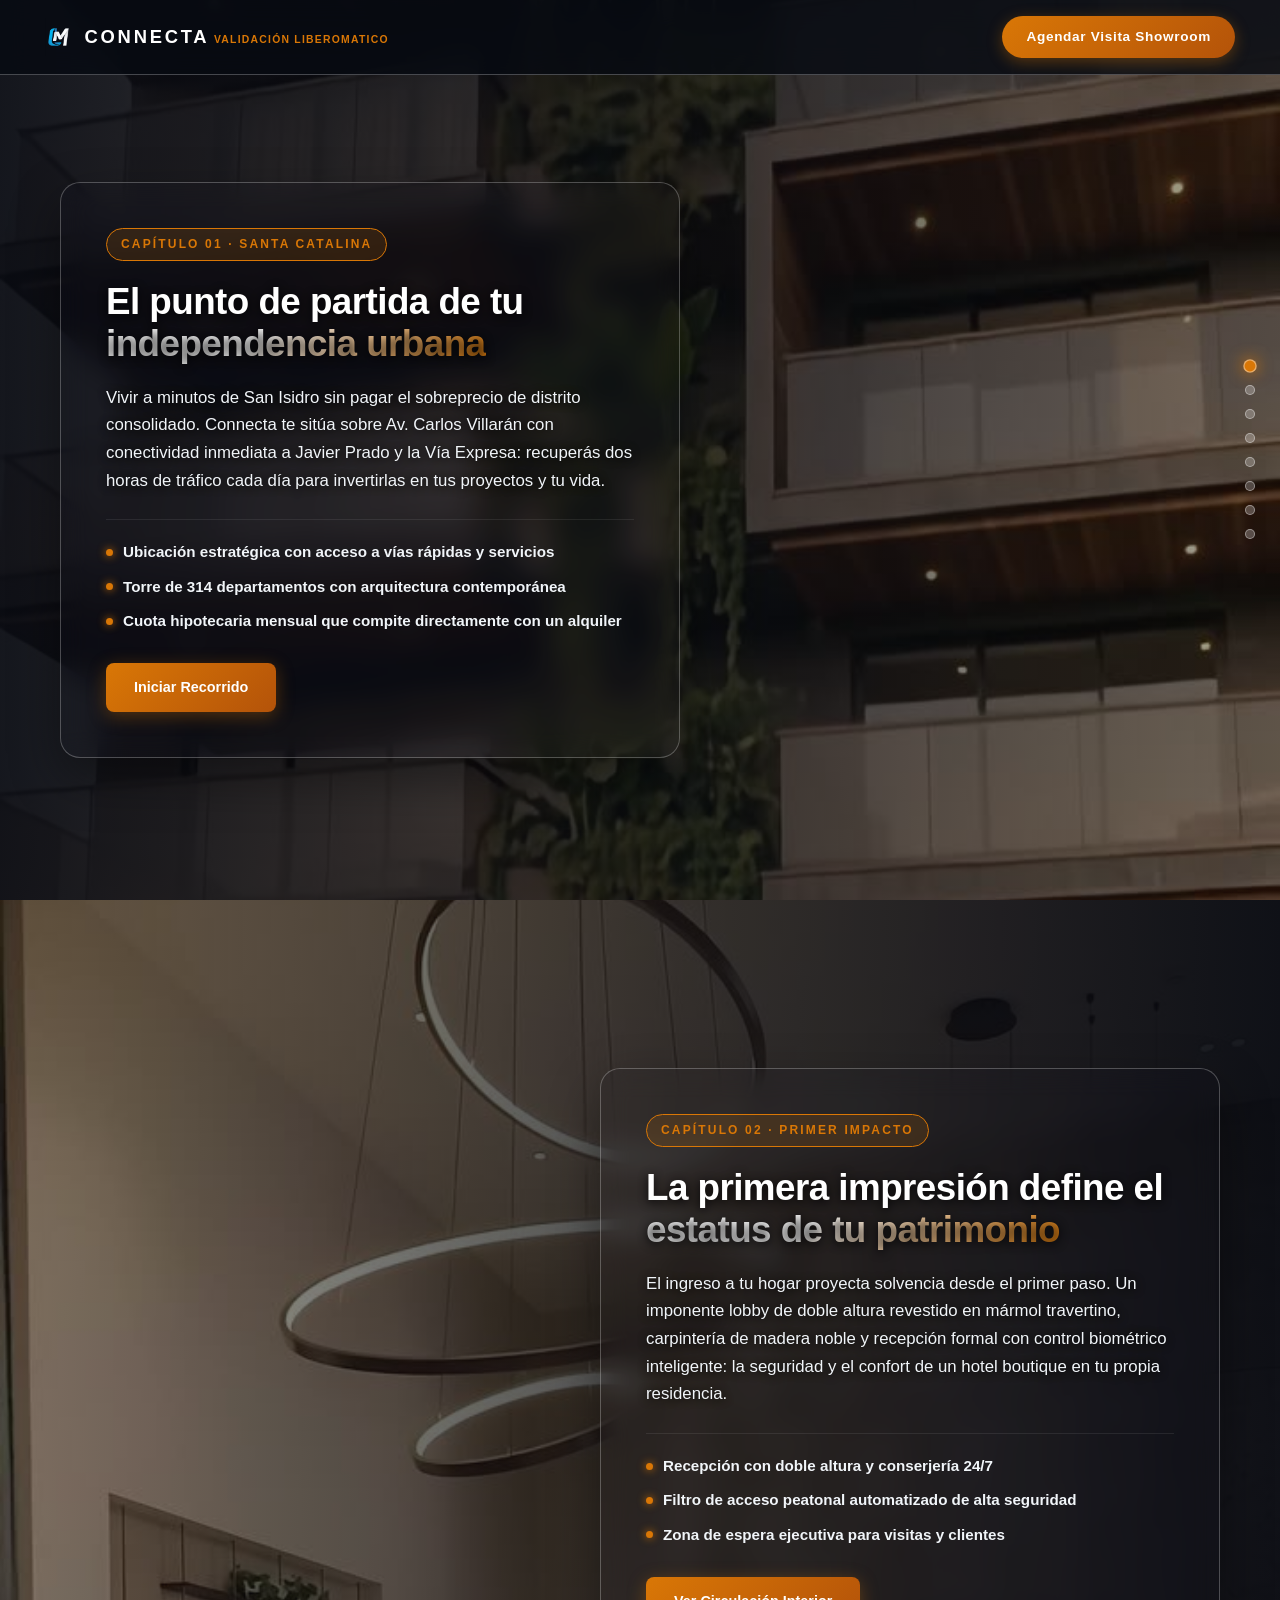
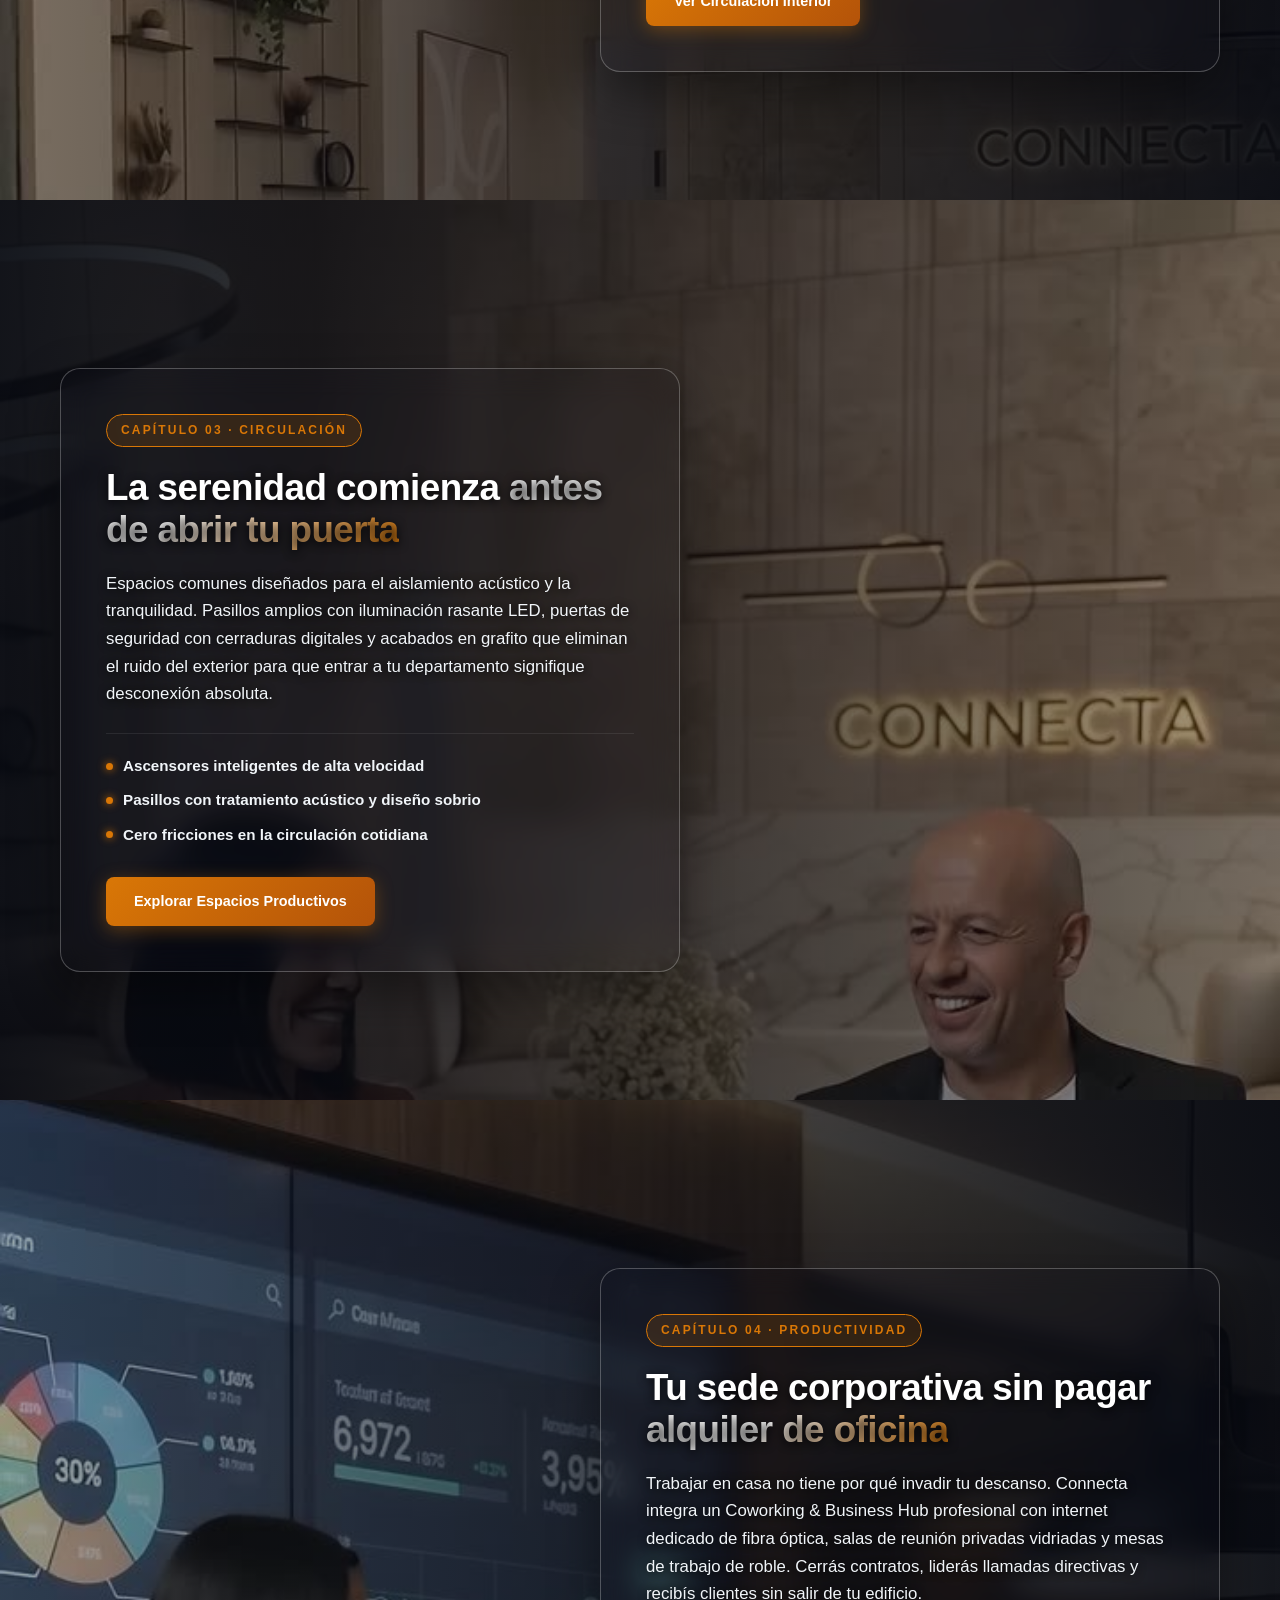
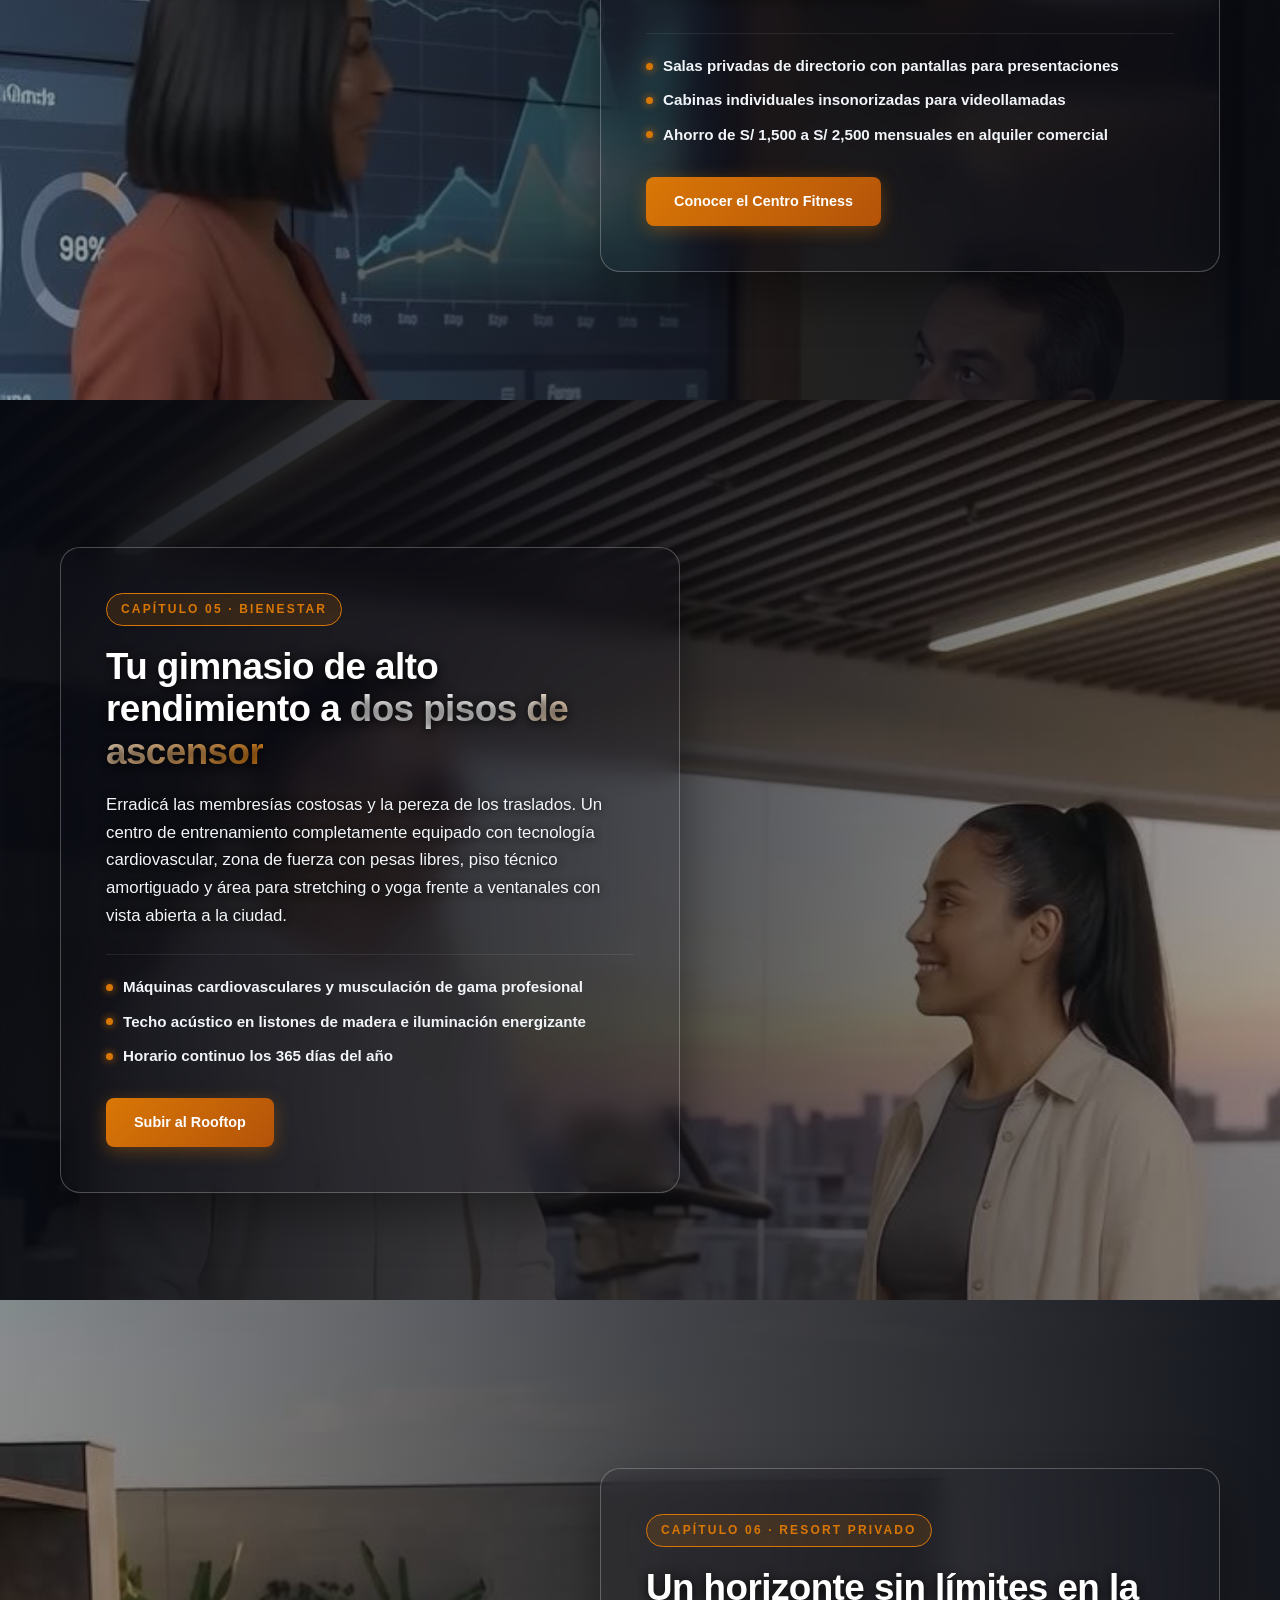
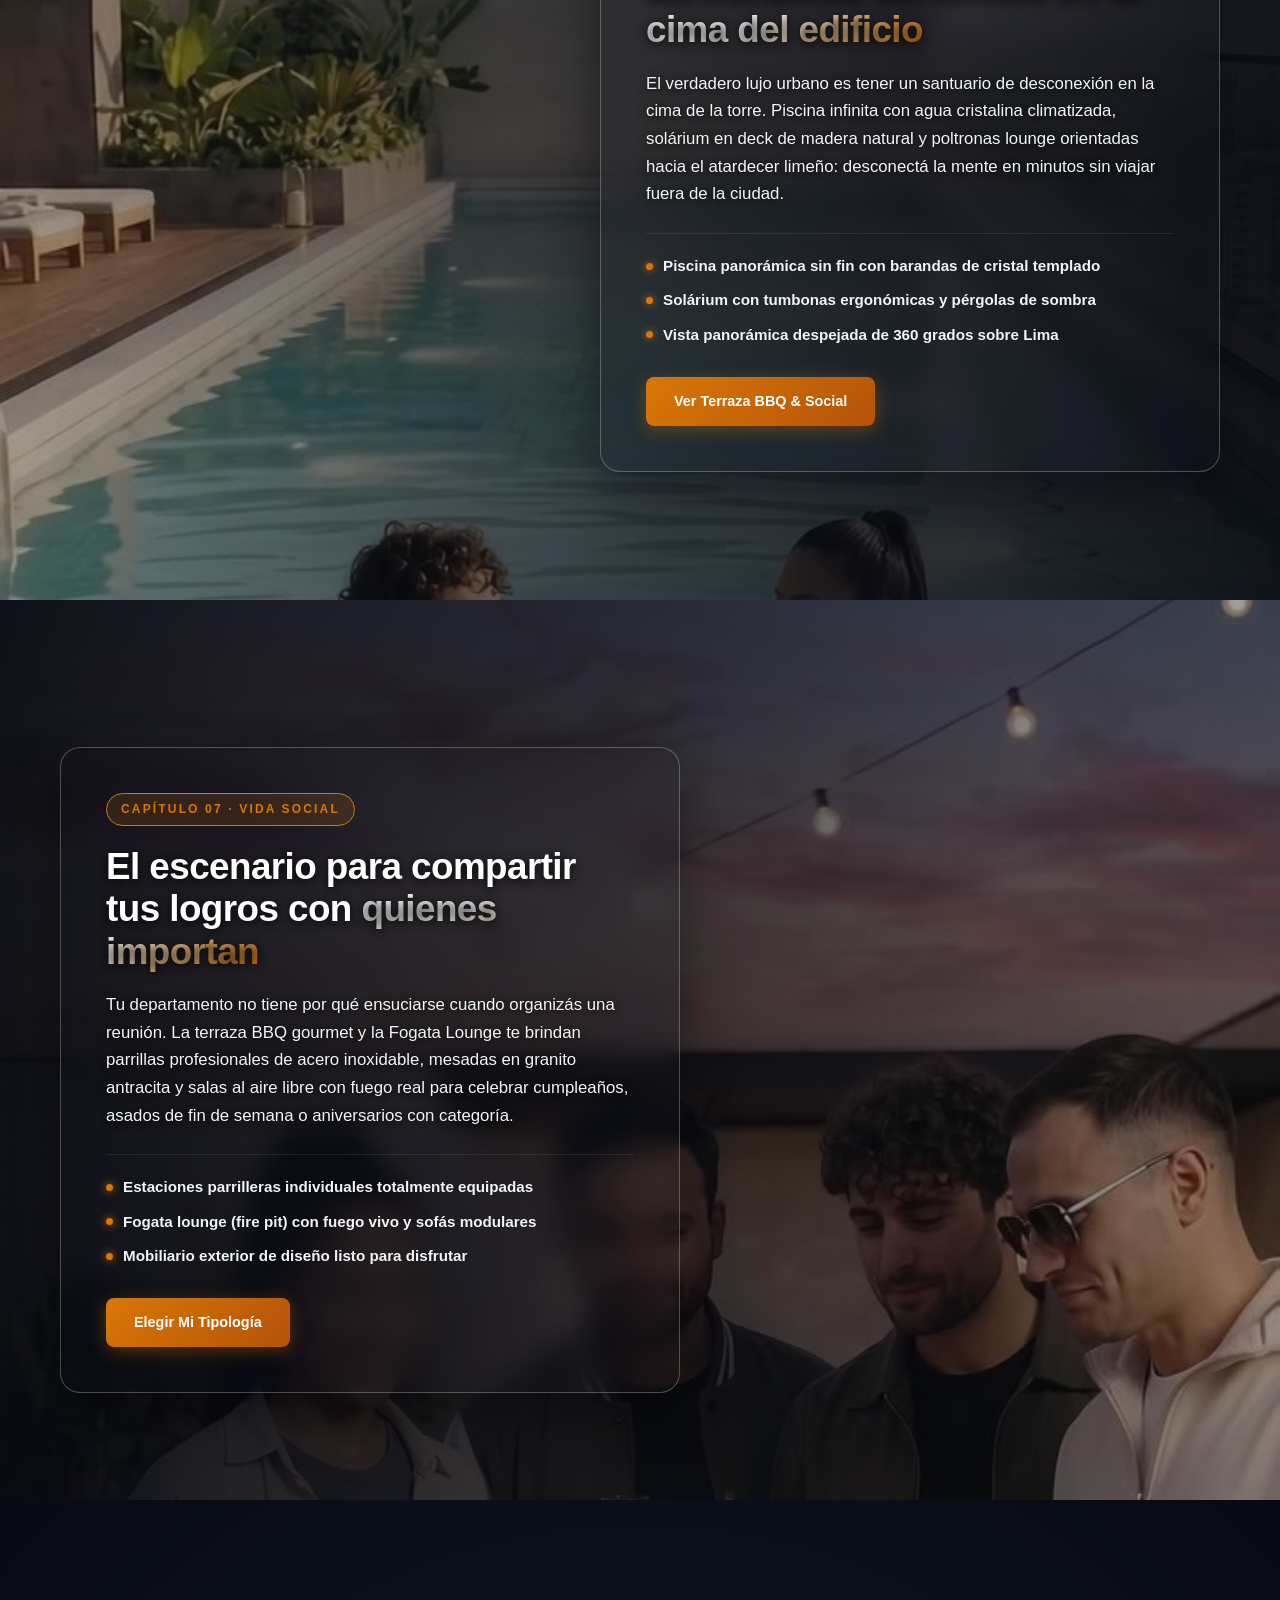
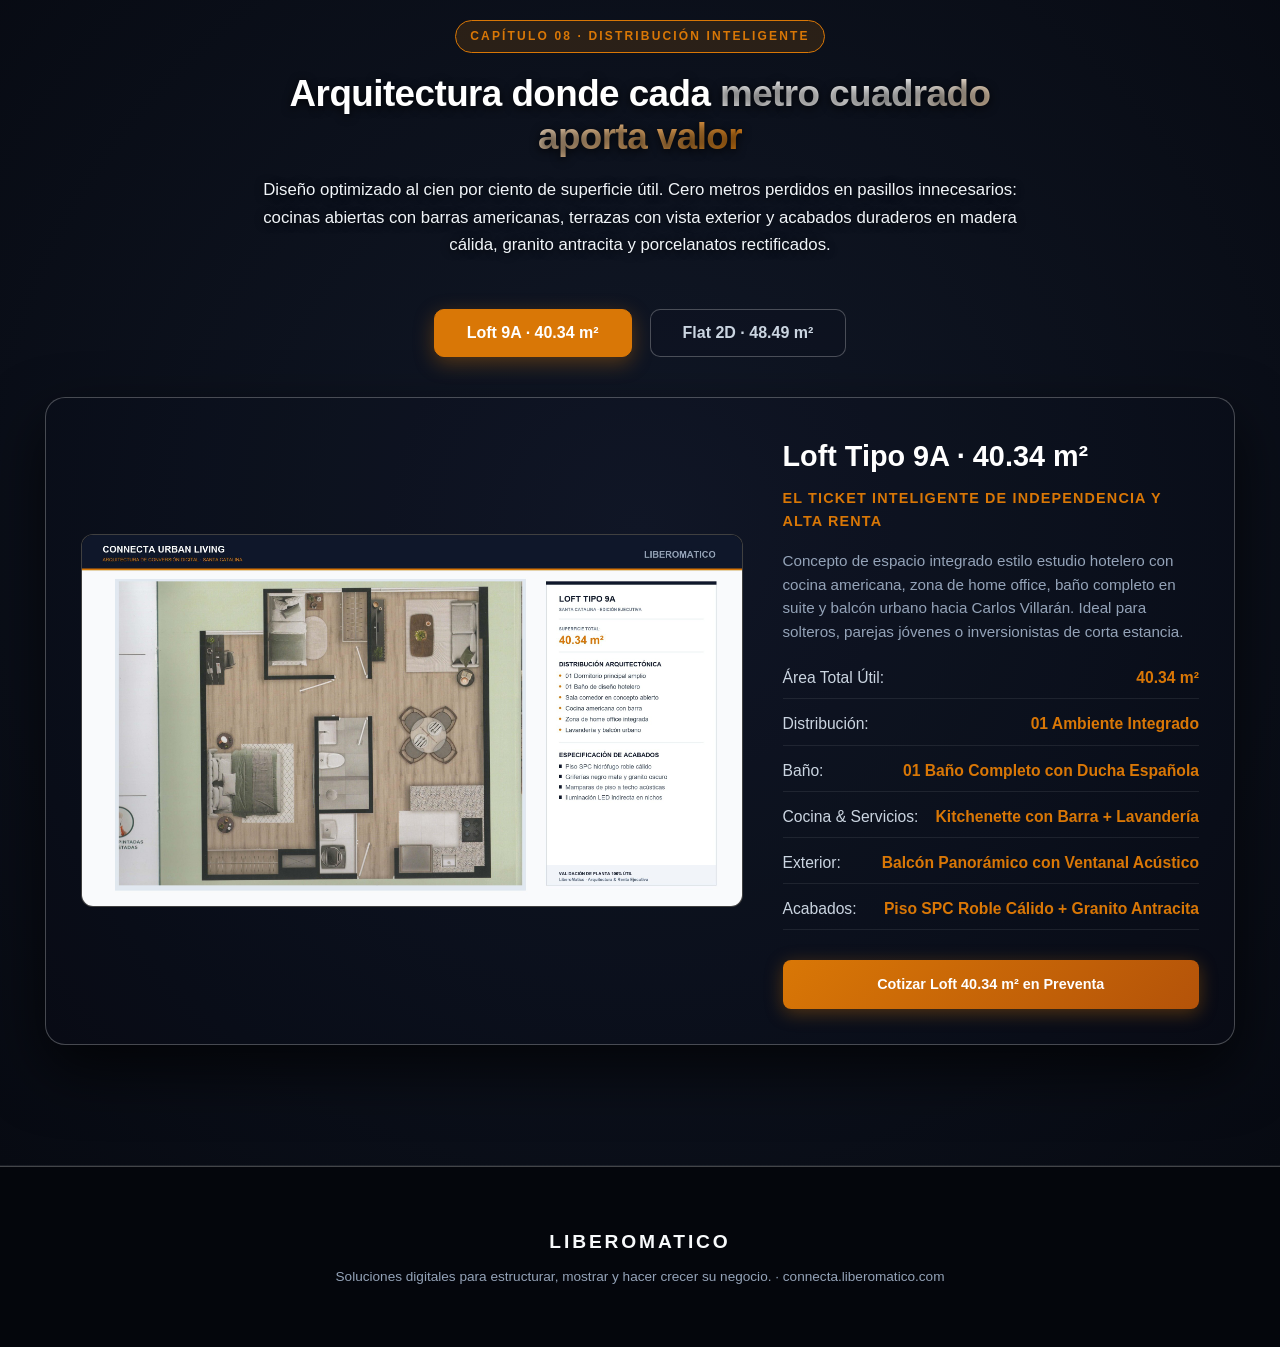
==== commit 2acc8be3: "Add files via upload" ====
--- a/connecta/index.html
+++ b/connecta/index.html
@@ -3,17 +3,17 @@
 <head>
   <meta charset="UTF-8">
   <meta name="viewport" content="width=device-width, initial-scale=1.0">
-  <title>CONNECTA URBAN LIVING · Santa Catalina | LiberoMatico</title>
+  <title>CONNECTA URBAN LIVING · Santa Catalina | Recorrido Cinematográfico</title>
   <style>
     :root {
-      --bg-dark: #0a0f1d;
-      --bg-card: rgba(15, 23, 42, 0.75);
-      --bg-glass: rgba(30, 41, 59, 0.6);
-      --border-glass: rgba(255, 255, 255, 0.12);
+      --bg-dark: #070a12;
+      --bg-card: rgba(10, 15, 29, 0.10); /* 90% de transparencia (10% opacidad) */
+      --bg-glass: rgba(10, 15, 29, 0.10);
+      --border-glass: rgba(255, 255, 255, 0.25); /* 75% de transparencia en contornos */
       --text-main: #f8fafc;
       --text-muted: #94a3b8;
       --gold-accent: #d97706;
-      --gold-glow: rgba(217, 119, 6, 0.3);
+      --gold-glow: rgba(217, 119, 6, 0.35);
       --cyan-accent: #06b6d4;
       --navy-deep: #0f172a;
     }
@@ -22,6 +22,10 @@
       box-sizing: border-box;
       margin: 0;
       padding: 0;
+    }
+
+    html {
+      scroll-behavior: smooth;
     }
 
     body {
@@ -32,20 +36,17 @@
       line-height: 1.6;
     }
 
-    /* INTRO GRAPHIC MOTION OVERLAY */
+    /* MOTION INTRO */
     #motion-intro {
       position: fixed;
-      top: 0;
-      left: 0;
-      width: 100vw;
-      height: 100vh;
+      inset: 0;
       background: radial-gradient(circle at center, #1e293b 0%, #060913 100%);
       z-index: 9999;
       display: flex;
       flex-direction: column;
       align-items: center;
       justify-content: center;
-      transition: opacity 1s cubic-bezier(0.16, 1, 0.3, 1), visibility 1s ease;
+      transition: opacity 0.9s cubic-bezier(0.16, 1, 0.3, 1), visibility 0.9s ease;
     }
 
     #motion-intro.vanish {
@@ -56,22 +57,20 @@
 
     .motion-box {
       text-align: center;
-      animation: pulseIn 2.2s cubic-bezier(0.16, 1, 0.3, 1) forwards;
+      animation: pulseIn 2s cubic-bezier(0.16, 1, 0.3, 1) forwards;
     }
 
     .motion-logo-img {
-      max-width: 180px;
+      max-width: 170px;
       height: auto;
       filter: drop-shadow(0 0 25px var(--gold-glow));
       margin-bottom: 20px;
-      animation: glowScale 2.5s infinite alternate ease-in-out;
     }
 
     .motion-title {
       font-size: 2.2rem;
       letter-spacing: 0.35em;
       font-weight: 800;
-      color: #fff;
       text-transform: uppercase;
       margin-bottom: 8px;
       background: linear-gradient(135deg, #ffffff 40%, #d97706 100%);
@@ -88,17 +87,11 @@
     }
 
     @keyframes pulseIn {
-      0% { opacity: 0; transform: scale(0.85); }
-      50% { opacity: 1; transform: scale(1.02); }
+      0% { opacity: 0; transform: scale(0.9); }
       100% { opacity: 1; transform: scale(1); }
     }
 
-    @keyframes glowScale {
-      0% { transform: scale(1); filter: drop-shadow(0 0 15px var(--gold-glow)); }
-      100% { transform: scale(1.04); filter: drop-shadow(0 0 35px rgba(217, 119, 6, 0.6)); }
-    }
-
-    /* HEADER / NAVBAR */
+    /* FIXED NAVBAR */
     header {
       position: fixed;
       top: 0;
@@ -108,9 +101,9 @@
       display: flex;
       align-items: center;
       justify-content: space-between;
-      padding: 0 40px;
-      background: rgba(10, 15, 29, 0.85);
-      backdrop-filter: blur(12px);
+      padding: 0 45px;
+      background: rgba(7, 10, 18, 0.82);
+      backdrop-filter: blur(14px);
       border-bottom: 1px solid var(--border-glass);
       z-index: 1000;
     }
@@ -118,18 +111,13 @@
     .nav-brand {
       display: flex;
       align-items: center;
-      gap: 15px;
+      gap: 14px;
       text-decoration: none;
     }
 
     .nav-logo-badge {
       height: 38px;
       width: auto;
-    }
-
-    .nav-titles {
-      display: flex;
-      flex-direction: column;
     }
 
     .brand-name {
@@ -143,7 +131,7 @@
       font-size: 0.65rem;
       color: var(--gold-accent);
       letter-spacing: 0.12em;
-      font-weight: 600;
+      font-weight: 700;
       text-transform: uppercase;
     }
 
@@ -151,7 +139,7 @@
       display: inline-flex;
       align-items: center;
       gap: 8px;
-      padding: 10px 22px;
+      padding: 10px 24px;
       border-radius: 9999px;
       background: linear-gradient(135deg, var(--gold-accent) 0%, #b45309 100%);
       color: #ffffff;
@@ -159,6 +147,7 @@
       font-size: 0.85rem;
       text-decoration: none;
       letter-spacing: 0.05em;
+      white-space: nowrap;
       box-shadow: 0 4px 15px var(--gold-glow);
       transition: transform 0.2s, box-shadow 0.2s;
     }
@@ -168,398 +157,403 @@
       box-shadow: 0 6px 20px rgba(217, 119, 6, 0.5);
     }
 
-    /* HERO SECTION */
-    .hero-video-bg {
+    /* SIDE PROGRESS DOTS */
+    .scroll-nav {
+      position: fixed;
+      right: 25px;
+      top: 50%;
+      transform: translateY(-50%);
+      z-index: 998;
+      display: flex;
+      flex-direction: column;
+      gap: 14px;
+    }
+
+    .scroll-dot {
+      width: 10px;
+      height: 10px;
+      border-radius: 50%;
+      background: rgba(255, 255, 255, 0.25);
+      border: 1px solid rgba(255, 255, 255, 0.4);
+      transition: all 0.3s;
+      cursor: pointer;
+      position: relative;
+    }
+
+    .scroll-dot:hover, .scroll-dot.active {
+      background: var(--gold-accent);
+      box-shadow: 0 0 12px var(--gold-accent);
+      transform: scale(1.35);
+    }
+
+    /* SECCIONES CINEMATOGRÁFICAS CON VIDEO NATIVO (ESTÁNDAR LIBEROMATICO / HR & LEGAL) */
+    .video-section {
+      position: relative;
+      min-height: 100vh;
+      min-height: 100dvh;
+      width: 100vw;
+      display: flex;
+      align-items: center;
+      justify-content: flex-start;
+      padding: 120px 60px 80px 60px;
+      overflow: hidden;
+      background-color: transparent;
+      z-index: 1;
+    }
+
+    .video-bg-wrap {
       position: absolute;
-      top: 0;
-      left: 0;
+      inset: 0;
+      z-index: 0;
+      overflow: hidden;
+      pointer-events: none;
+    }
+
+    .section-bg-video {
       width: 100%;
       height: 100%;
       object-fit: cover;
-      z-index: 1;
-    }
-
-    .hero-section {
-      position: relative;
-      height: 100vh;
-      display: flex;
-      align-items: flex-end;
-      padding: 0 40px 80px 40px;
-      background: url('assets/fachada.jpg') center/cover no-repeat;
-    }
-
-    .hero-gradient-overlay {
+      object-position: center 10%;
+      display: block;
+    }
+
+    .section-overlay {
       position: absolute;
       inset: 0;
-      background: linear-gradient(180deg, rgba(10, 15, 29, 0.4) 0%, rgba(10, 15, 29, 0.85) 85%, #0a0f1d 100%);
+      background: linear-gradient(90deg, rgba(7, 10, 18, 0.94) 0%, rgba(7, 10, 18, 0.72) 48%, rgba(7, 10, 18, 0.35) 100%);
       z-index: 1;
-    }
-
-    .hero-content {
+      pointer-events: none;
+    }
+
+    .video-section.align-right {
+      justify-content: flex-end;
+    }
+
+    .video-section.align-right .section-overlay {
+      background: linear-gradient(270deg, rgba(7, 10, 18, 0.94) 0%, rgba(7, 10, 18, 0.72) 48%, rgba(7, 10, 18, 0.35) 100%);
+    }
+
+    .section-content-card {
       position: relative;
-      z-index: 2;
-      max-width: 900px;
-    }
-
-    .badge-pill {
-      display: inline-block;
+      z-index: 3;
+      max-width: 620px;
+      background: rgba(10, 15, 29, 0.10); /* 90% de transparencia */
+      backdrop-filter: blur(14px);
+      -webkit-backdrop-filter: blur(14px);
+      border: 1px solid rgba(255, 255, 255, 0.25); /* 75% de transparencia en contorno */
+      border-radius: 20px;
+      padding: 45px;
+      box-shadow: 0 20px 50px rgba(0, 0, 0, 0.4);
+      transition: transform 0.4s ease, border-color 0.4s ease, background 0.4s ease;
+    }
+
+    .section-content-card:hover {
+      border-color: rgba(217, 119, 6, 0.45);
+      background: rgba(10, 15, 29, 0.10);
+    }
+
+    .chapter-badge {
+      display: inline-flex;
+      align-items: center;
+      gap: 8px;
       padding: 6px 14px;
-      background: rgba(217, 119, 6, 0.2);
+      background: rgba(217, 119, 6, 0.15);
       border: 1px solid var(--gold-accent);
       color: var(--gold-accent);
       font-size: 0.75rem;
-      font-weight: 700;
-      letter-spacing: 0.15em;
+      font-weight: 800;
+      letter-spacing: 0.18em;
       text-transform: uppercase;
       border-radius: 9999px;
-      margin-bottom: 16px;
-    }
-
-    .hero-title {
-      font-size: 3.5rem;
-      line-height: 1.1;
-      font-weight: 900;
-      letter-spacing: -0.02em;
+      margin-bottom: 20px;
+    }
+
+    .section-heading {
+      font-size: 2.3rem;
+      font-weight: 800;
+      line-height: 1.15;
+      letter-spacing: -0.015em;
       margin-bottom: 18px;
-    }
-
-    .hero-sub {
-      font-size: 1.25rem;
-      color: #cbd5e1;
-      margin-bottom: 28px;
-      max-width: 680px;
-    }
-
-    .hero-actions {
+      color: #ffffff;
+      text-shadow: 0 2px 10px rgba(0, 0, 0, 0.85);
+    }
+
+    .section-heading span {
+      background: linear-gradient(135deg, #ffffff 40%, var(--gold-accent) 100%);
+      -webkit-background-clip: text;
+      -webkit-text-fill-color: transparent;
+    }
+
+    .section-body-text {
+      font-size: 1.05rem;
+      color: #f1f5f9;
+      line-height: 1.65;
+      margin-bottom: 25px;
+      text-shadow: 0 1px 8px rgba(0, 0, 0, 0.85);
+    }
+
+    .section-highlights {
+      display: flex;
+      flex-direction: column;
+      gap: 10px;
+      margin-bottom: 30px;
+      border-top: 1px solid rgba(255, 255, 255, 0.08);
+      padding-top: 20px;
+    }
+
+    .highlight-item {
       display: flex;
       align-items: center;
-      gap: 18px;
-      flex-wrap: wrap;
-    }
-
-    .btn-main {
-      padding: 14px 32px;
+      gap: 10px;
+      font-size: 0.95rem;
+      color: #f1f5f9;
+      font-weight: 600;
+    }
+
+    .highlight-bullet {
+      width: 7px;
+      height: 7px;
+      border-radius: 50%;
+      background: var(--gold-accent);
+      box-shadow: 0 0 8px var(--gold-accent);
+    }
+
+    .btn-action-section {
+      display: inline-flex;
+      align-items: center;
+      gap: 10px;
+      padding: 13px 28px;
       background: linear-gradient(135deg, var(--gold-accent) 0%, #b45309 100%);
       color: #fff;
       font-weight: 800;
+      font-size: 0.9rem;
       border-radius: 8px;
       text-decoration: none;
-      letter-spacing: 0.05em;
-      box-shadow: 0 4px 20px var(--gold-glow);
+      box-shadow: 0 4px 18px var(--gold-glow);
       transition: all 0.25s ease;
     }
 
-    .btn-main:hover {
+    .btn-action-section:hover {
       transform: translateY(-2px);
-      box-shadow: 0 8px 30px rgba(217, 119, 6, 0.6);
-    }
-
-    .btn-secondary {
-      padding: 14px 28px;
-      background: var(--bg-glass);
-      color: #fff;
-      font-weight: 700;
-      border-radius: 8px;
-      text-decoration: none;
-      border: 1px solid var(--border-glass);
-      transition: all 0.25s ease;
-    }
-
-    .btn-secondary:hover {
-      background: rgba(255, 255, 255, 0.1);
-    }
-
-    /* SECTIONS COMMON */
-    section {
-      padding: 100px 40px;
+      box-shadow: 0 8px 25px rgba(217, 119, 6, 0.55);
+    }
+
+    /* SECCIÓN TIPOLOGÍAS Y PLANOS 2K */
+    .plans-section-wrapper {
+      position: relative;
+      padding: 120px 45px;
+      background: radial-gradient(circle at center, #111827 0%, #070a12 100%);
+      border-bottom: 1px solid rgba(255, 255, 255, 0.08);
+    }
+
+    .plans-container {
       max-width: 1300px;
       margin: 0 auto;
     }
 
-    .section-header {
-      margin-bottom: 50px;
-    }
-
-    .section-eyebrow {
-      font-size: 0.8rem;
-      letter-spacing: 0.2em;
-      text-transform: uppercase;
-      color: var(--gold-accent);
-      font-weight: 700;
-      margin-bottom: 8px;
-    }
-
-    .section-title {
-      font-size: 2.4rem;
-      font-weight: 800;
-      letter-spacing: -0.01em;
-    }
-
-    /* AMENITIES SHOWCASE */
-    .amenities-grid {
-      display: grid;
-      grid-template-columns: repeat(auto-fill, minmax(360px, 1fr));
-      gap: 25px;
-    }
-
-    .amenity-card {
+    .plans-header-box {
+      text-align: center;
+      max-width: 780px;
+      margin: 0 auto 50px auto;
+    }
+
+    .plans-selector-tabs {
+      display: flex;
+      justify-content: center;
+      gap: 18px;
+      margin-bottom: 40px;
+    }
+
+    .plan-tab-btn {
+      padding: 14px 32px;
+      border-radius: 10px;
       background: var(--bg-card);
       border: 1px solid var(--border-glass);
-      border-radius: 14px;
+      color: #cbd5e1;
+      font-size: 1rem;
+      font-weight: 700;
+      cursor: pointer;
+      transition: all 0.25s ease;
+    }
+
+    .plan-tab-btn.active {
+      background: var(--gold-accent);
+      color: #ffffff;
+      border-color: var(--gold-accent);
+      box-shadow: 0 6px 20px var(--gold-glow);
+    }
+
+    .plan-viewer-card {
+      background: var(--bg-card);
+      border: 1px solid var(--border-glass);
+      border-radius: 20px;
+      padding: 35px;
+      display: grid;
+      grid-template-columns: 1.35fr 0.85fr;
+      gap: 40px;
+      align-items: center;
+      box-shadow: 0 25px 60px rgba(0, 0, 0, 0.7);
+    }
+
+    .plan-image-box {
+      width: 100%;
+      border-radius: 12px;
       overflow: hidden;
-      transition: transform 0.3s ease, border-color 0.3s ease;
-    }
-
-    .amenity-card:hover {
-      transform: translateY(-5px);
-      border-color: rgba(217, 119, 6, 0.5);
-    }
-
-    .amenity-media {
+      border: 1px solid var(--border-glass);
+      background: #000;
+    }
+
+    .plan-image-box img {
       width: 100%;
-      height: 240px;
-      object-fit: cover;
+      height: auto;
       display: block;
-    }
-
-    .amenity-info {
-      padding: 24px;
-    }
-
-    .amenity-name {
-      font-size: 1.25rem;
-      font-weight: 800;
-      margin-bottom: 8px;
-      color: #fff;
-    }
-
-    .amenity-desc {
-      font-size: 0.9rem;
-      color: var(--text-muted);
-      line-height: 1.5;
-    }
-
-    /* AVATARS & COMMUNITY */
-    .avatars-section-bg {
-      background: radial-gradient(circle at bottom, rgba(30, 41, 59, 0.4) 0%, rgba(10, 15, 29, 0) 70%);
-    }
-
-    .avatars-grid {
-      display: grid;
-      grid-template-columns: repeat(auto-fill, minmax(280px, 1fr));
-      gap: 25px;
-    }
-
-    .avatar-card {
-      background: var(--bg-glass);
-      border: 1px solid var(--border-glass);
-      border-radius: 16px;
-      overflow: hidden;
+      transition: transform 0.4s ease;
+    }
+
+    .plan-image-box:hover img {
+      transform: scale(1.02);
+    }
+
+    .plan-spec-list {
+      list-style: none;
       display: flex;
       flex-direction: column;
-      transition: transform 0.3s ease;
-    }
-
-    .avatar-card:hover {
-      transform: translateY(-6px);
-      border-color: var(--gold-accent);
-    }
-
-    .avatar-media-box {
-      width: 100%;
-      height: 380px;
-      background: #0f172a;
-      overflow: hidden;
-      position: relative;
-    }
-
-    .avatar-img {
-      width: 100%;
-      height: 100%;
-      object-fit: cover;
-      object-position: top center;
-      transition: transform 0.4s ease;
-    }
-
-    .avatar-card:hover .avatar-img {
-      transform: scale(1.03);
-    }
-
-    .avatar-badge-tag {
-      position: absolute;
-      top: 14px;
-      left: 14px;
-      background: rgba(10, 15, 29, 0.85);
-      border: 1px solid var(--border-glass);
-      padding: 4px 10px;
-      border-radius: 9999px;
-      font-size: 0.7rem;
-      font-weight: 700;
-      color: var(--gold-accent);
-      letter-spacing: 0.05em;
-    }
-
-    .avatar-info {
-      padding: 20px;
-      display: flex;
-      flex-direction: column;
-      gap: 6px;
-    }
-
-    .avatar-name {
-      font-size: 1.15rem;
-      font-weight: 800;
-      color: #fff;
-    }
-
-    .avatar-role {
-      font-size: 0.8rem;
-      color: var(--cyan-accent);
-      font-weight: 600;
-    }
-
-    .avatar-quote {
-      font-size: 0.85rem;
-      font-style: italic;
-      color: #cbd5e1;
-      margin-top: 6px;
-    }
-
-    /* FLOOR PLANS */
-    .plans-tabs {
-      display: flex;
-      gap: 15px;
-      margin-bottom: 30px;
-    }
-
-    .plan-btn {
-      padding: 10px 24px;
-      border-radius: 8px;
-      background: var(--bg-glass);
-      border: 1px solid var(--border-glass);
-      color: #cbd5e1;
-      font-weight: 700;
-      cursor: pointer;
-      transition: all 0.2s;
-    }
-
-    .plan-btn.active {
-      background: var(--gold-accent);
-      color: #fff;
-      border-color: var(--gold-accent);
-    }
-
-    .plan-display-card {
-      background: var(--bg-card);
-      border: 1px solid var(--border-glass);
-      border-radius: 16px;
-      padding: 30px;
-      display: grid;
-      grid-template-columns: 1.2fr 0.8fr;
-      gap: 40px;
-      align-items: center;
-    }
-
-    .plan-img {
-      width: 100%;
-      height: auto;
-      border-radius: 10px;
-      border: 1px solid var(--border-glass);
-      background: #000;
-    }
-
-    .plan-details h3 {
-      font-size: 1.8rem;
-      margin-bottom: 12px;
-      color: #fff;
-    }
-
-    .plan-specs {
-      list-style: none;
-      margin: 20px 0;
-      display: flex;
-      flex-direction: column;
-      gap: 10px;
-    }
-
-    .plan-specs li {
-      font-size: 0.95rem;
+      gap: 12px;
+      margin: 22px 0 30px 0;
+    }
+
+    .plan-spec-list li {
+      font-size: 0.98rem;
       color: #cbd5e1;
       display: flex;
       justify-content: space-between;
       border-bottom: 1px solid rgba(255, 255, 255, 0.08);
-      padding-bottom: 6px;
-    }
-
-    .plan-specs li strong {
+      padding-bottom: 8px;
+    }
+
+    .plan-spec-list li strong {
       color: var(--gold-accent);
     }
 
-    /* FLOATING WHATSAPP */
-    .floating-whatsapp {
-      position: fixed;
-      bottom: 30px;
-      right: 30px;
-      display: flex;
-      align-items: center;
-      gap: 12px;
-      padding: 14px 22px;
-      background: #22c55e;
-      color: #ffffff;
-      font-weight: 800;
-      font-size: 0.95rem;
-      border-radius: 9999px;
-      text-decoration: none;
-      box-shadow: 0 10px 25px rgba(34, 197, 94, 0.45);
-      z-index: 999;
-      transition: transform 0.2s, box-shadow 0.2s;
-    }
-
-    .floating-whatsapp:hover {
-      transform: scale(1.05);
-      box-shadow: 0 14px 30px rgba(34, 197, 94, 0.6);
-    }
 
     /* FOOTER */
     footer {
       border-top: 1px solid var(--border-glass);
-      padding: 50px 40px;
+      padding: 60px 40px;
       text-align: center;
-      background: #060913;
-      margin-top: 80px;
+      background: #04060c;
     }
 
     .footer-brand {
-      font-size: 1.1rem;
+      font-size: 1.2rem;
       font-weight: 800;
       letter-spacing: 0.15em;
-      margin-bottom: 6px;
+      margin-bottom: 8px;
     }
 
     .footer-copy {
-      font-size: 0.8rem;
+      font-size: 0.85rem;
       color: var(--text-muted);
     }
 
-    @media (max-width: 900px) {
-      .hero-title { font-size: 2.5rem; }
-      .plan-display-card { grid-template-columns: 1fr; }
-      header { padding: 0 20px; }
-      section { padding: 60px 20px; }
+        @media (max-width: 900px) {
+      .section-bg-video {
+        object-position: center 6%;
+      }
+      .video-section { 
+        min-height: 100vh;
+        min-height: 100dvh;
+        width: 100%;
+        max-width: 100%;
+        padding: 58px 14px 18px 14px; 
+        display: flex;
+        flex-direction: column;
+        align-items: center;
+        justify-content: flex-end;
+        position: relative;
+        overflow: hidden;
+        background-color: transparent;
+      }
+      .video-section.align-right {
+        justify-content: flex-end;
+      }
+      .section-overlay {
+        position: absolute;
+        inset: 0;
+        background: linear-gradient(180deg, rgba(7, 10, 18, 0.0) 0%, rgba(7, 10, 18, 0.15) 50%, rgba(7, 10, 18, 0.85) 90%);
+        z-index: 2;
+        pointer-events: none;
+      }
+      .video-section.align-right .section-overlay {
+        position: absolute;
+        inset: 0;
+        background: linear-gradient(180deg, rgba(7, 10, 18, 0.0) 0%, rgba(7, 10, 18, 0.15) 50%, rgba(7, 10, 18, 0.85) 90%);
+        z-index: 2;
+        pointer-events: none;
+      }
+      .section-content-card { 
+        position: relative;
+        z-index: 4;
+        max-width: 100%; 
+        width: 100%;
+        padding: 14px 16px; 
+        background: rgba(10, 15, 29, 0.10); /* 90% de transparencia */
+        backdrop-filter: blur(14px);
+        -webkit-backdrop-filter: blur(14px);
+        border: 1px solid rgba(255, 255, 255, 0.25); /* 75% de transparencia en contorno */
+        border-radius: 14px;
+        margin: 0;
+        box-shadow: 0 10px 30px rgba(0, 0, 0, 0.4);
+      }
+      .chapter-badge {
+        font-size: 0.65rem;
+        padding: 3px 8px;
+        margin-bottom: 6px;
+        letter-spacing: 0.1em;
+      }
+      .section-heading { 
+        font-size: 1.25rem; 
+        line-height: 1.22; 
+        margin-bottom: 6px; 
+        text-shadow: 0 2px 8px rgba(0, 0, 0, 0.9);
+      }
+      .section-body-text { 
+        font-size: 0.84rem; 
+        line-height: 1.38; 
+        margin-bottom: 10px; 
+        color: #f8fafc;
+        display: -webkit-box;
+        -webkit-line-clamp: 2;
+        -webkit-box-orient: vertical;
+        overflow: hidden;
+        text-shadow: 0 1px 6px rgba(0, 0, 0, 0.9);
+      }
+      .section-highlights { 
+        display: none; /* Se oculta en mobile para despejar completamente el cuerpo del avatar */
+      }
+      .btn-action-section { 
+        padding: 9px 18px; 
+        font-size: 0.82rem; 
+        width: 100%; 
+        justify-content: center; 
+        border-radius: 8px;
+      }
+      .plan-viewer-card { grid-template-columns: 1fr; gap: 20px; padding: 18px 14px; }
+      .plans-section-wrapper { padding: 60px 14px; }
+      .plans-header-box { margin-bottom: 24px; }
+      .plans-selector-tabs { gap: 10px; margin-bottom: 24px; }
+      .plan-tab-btn { padding: 10px 18px; font-size: 0.85rem; }
+      .scroll-nav { display: none; }
+      header { padding: 0 14px; height: 52px; background: rgba(7, 10, 18, 0.55); backdrop-filter: blur(10px); }
+      .brand-name { font-size: 0.95rem; }
+      .brand-by { font-size: 0.6rem; }
+      .nav-cta-btn { padding: 6px 14px; font-size: 0.75rem; }
     }
   </style>
-  <!-- Microsoft Clarity -->
-  <script type="text/javascript">
-    (function(c,l,a,r,i,t,y){
-        c[a]=c[a]||function(){(c[a].q=c[a].q||[]).push(arguments)};
-        t=l.createElement(r);t.async=1;t.src="https://www.clarity.ms/tag/"+i;
-        y=l.getElementsByTagName(r)[0];y.parentNode.insertBefore(t,y);
-    })(window, document, "clarity", "script", "zcc5dlyhmr");
-  </script>
 </head>
 <body>
 
-  <!-- INTRO GRAPHIC MOTION OVERLAY -->
+  <!-- MOTION INTRO -->
   <div id="motion-intro">
     <div class="motion-box">
       <img src="assets/logo.png" alt="LiberoMatico Logo" class="motion-logo-img">
@@ -568,7 +562,9 @@
     </div>
   </div>
 
-  <!-- NAVIGATION HEADER -->
+  <!-- NAVIGATION -->
+  
+
   <header>
     <a href="#" class="nav-brand">
       <img src="assets/logo.png" alt="Logo" class="nav-logo-badge">
@@ -577,194 +573,252 @@
         <span class="brand-by">Validación LiberoMatico</span>
       </div>
     </a>
-    <a href="https://wa.me/51999999999?text=Hola,%20deseo%20agendar%20una%20visita%20a%20Connecta%20Urban%20Living" target="_blank" class="nav-cta-btn">
+    <a href="https://wa.me/51999999999?text=Hola,%20deseo%20agendar%20visita%20a%20Connecta%20Urban%20Living" target="_blank" class="nav-cta-btn">
       Agendar Visita Showroom
     </a>
   </header>
 
-  <!-- HERO SECTION -->
-  <div class="hero-section">
-    <video class="hero-video-bg" autoplay loop muted playsinline poster="assets/fachada.jpg">
-      <source src="assets/video/People_walking_into_residential_._7a4fdcbb_1080p.mp4" type="video/mp4">
-    </video>
-    <div class="hero-gradient-overlay"></div>
-    <div class="hero-content">
-      <span class="badge-pill">Santa Catalina · Lima</span>
-      <h1 class="hero-title">El punto de partida de tu independencia urbana</h1>
-      <p class="hero-sub">Arquitectura contemporánea con amenidades de resort integrado, coworking ejecutivo y departamentos optimizados al 100% de superficie útil.</p>
-      <div class="hero-actions">
-        <a href="#amenidades" class="btn-main">Explorar Recorrido</a>
-        <a href="#planos" class="btn-secondary">Ver Tipologías</a>
-      </div>
-    </div>
+  <!-- SIDE SCROLL DOTS -->
+  <div class="scroll-nav">
+    <a href="#sec-llegada" class="scroll-dot active" title="01 · La Llegada"></a>
+    <a href="#sec-lobby" class="scroll-dot" title="02 · El Lobby"></a>
+    <a href="#sec-pasillo" class="scroll-dot" title="03 · Pasillos"></a>
+    <a href="#sec-coworking" class="scroll-dot" title="04 · Coworking"></a>
+    <a href="#sec-gym" class="scroll-dot" title="05 · Fitness"></a>
+    <a href="#sec-piscina" class="scroll-dot" title="06 · Piscina Rooftop"></a>
+    <a href="#sec-celebracion" class="scroll-dot" title="07 · Celebraciones"></a>
+    <a href="#sec-planos" class="scroll-dot" title="08 · Tipologías"></a>
   </div>
 
-  <!-- AMENIDADES SHOWCASE -->
-  <section id="amenidades">
-    <div class="section-header">
-      <div class="section-eyebrow">Recorrido Guiado</div>
-      <h2 class="section-title">Amenidades que expanden tu departamento</h2>
-    </div>
-
-    <div class="amenities-grid">
-      <div class="amenity-card">
-        <img src="assets/lobby.jpg" alt="Lobby" class="amenity-media">
-        <div class="amenity-info">
-          <div class="amenity-name">Lobby de Doble Altura</div>
-          <div class="amenity-desc">Recepción de vanguardia con control de accesos automatizado y acabados de mármol y maderas nobles.</div>
+  <!-- SECCIÓN 01: LA LLEGADA / HERO -->
+  <section id="sec-llegada" class="video-section" data-video="assets/video/video_entrada.mp4" data-poster="assets/posters/poster_entrada.jpg">
+    <div class="video-bg-wrap">
+      <video class="section-bg-video" src="assets/video/video_entrada.mp4" poster="assets/posters/poster_entrada.jpg" autoplay loop muted playsinline webkit-playsinline preload="auto"></video>
+      <div class="section-overlay"></div>
+    </div>
+    <div class="section-content-card">
+      <div class="chapter-badge">Capítulo 01 · Santa Catalina</div>
+      <h1 class="section-heading">El punto de partida de tu <span>independencia urbana</span></h1>
+      <p class="section-body-text">
+        Vivir a minutos de San Isidro sin pagar el sobreprecio de distrito consolidado. 
+        Connecta te sitúa sobre Av. Carlos Villarán con conectividad inmediata a Javier Prado y la Vía Expresa: 
+        recuperás dos horas de tráfico cada día para invertirlas en tus proyectos y tu vida.
+      </p>
+      <div class="section-highlights">
+        <div class="highlight-item"><div class="highlight-bullet"></div> Ubicación estratégica con acceso a vías rápidas y servicios</div>
+        <div class="highlight-item"><div class="highlight-bullet"></div> Torre de 314 departamentos con arquitectura contemporánea</div>
+        <div class="highlight-item"><div class="highlight-bullet"></div> Cuota hipotecaria mensual que compite directamente con un alquiler</div>
+      </div>
+      <a href="#sec-lobby" class="btn-action-section">Iniciar Recorrido</a>
+    </div>
+  </section>
+
+  <!-- SECCIÓN 02: EL LOBBY DE VANGUARDIA -->
+  <section id="sec-lobby" class="video-section align-right" data-video="assets/video/video_lobby.mp4" data-poster="assets/posters/poster_lobby.jpg">
+    <div class="video-bg-wrap">
+      <video class="section-bg-video" src="assets/video/video_lobby.mp4" poster="assets/posters/poster_lobby.jpg" autoplay loop muted playsinline webkit-playsinline preload="auto"></video>
+      <div class="section-overlay"></div>
+    </div>
+    <div class="section-content-card">
+      <div class="chapter-badge">Capítulo 02 · Primer Impacto</div>
+      <h2 class="section-heading">La primera impresión define el <span>estatus de tu patrimonio</span></h2>
+      <p class="section-body-text">
+        El ingreso a tu hogar proyecta solvencia desde el primer paso. 
+        Un imponente lobby de doble altura revestido en mármol travertino, carpintería de madera noble y recepción formal con control biométrico inteligente: la seguridad y el confort de un hotel boutique en tu propia residencia.
+      </p>
+      <div class="section-highlights">
+        <div class="highlight-item"><div class="highlight-bullet"></div> Recepción con doble altura y conserjería 24/7</div>
+        <div class="highlight-item"><div class="highlight-bullet"></div> Filtro de acceso peatonal automatizado de alta seguridad</div>
+        <div class="highlight-item"><div class="highlight-bullet"></div> Zona de espera ejecutiva para visitas y clientes</div>
+      </div>
+      <a href="#sec-pasillo" class="btn-action-section">Ver Circulación Interior</a>
+    </div>
+  </section>
+
+  <!-- SECCIÓN 03: CIRCULACIÓN & PRIVACIDAD -->
+  <section id="sec-pasillo" class="video-section" data-video="assets/video/video_pasillo.mp4" data-poster="assets/posters/poster_pasillo.jpg">
+    <div class="video-bg-wrap">
+      <video class="section-bg-video" src="assets/video/video_pasillo.mp4" poster="assets/posters/poster_pasillo.jpg" autoplay loop muted playsinline webkit-playsinline preload="auto"></video>
+      <div class="section-overlay"></div>
+    </div>
+    <div class="section-content-card">
+      <div class="chapter-badge">Capítulo 03 · Circulación</div>
+      <h2 class="section-heading">La serenidad comienza <span>antes de abrir tu puerta</span></h2>
+      <p class="section-body-text">
+        Espacios comunes diseñados para el aislamiento acústico y la tranquilidad. 
+        Pasillos amplios con iluminación rasante LED, puertas de seguridad con cerraduras digitales y acabados en grafito que eliminan el ruido del exterior para que entrar a tu departamento signifique desconexión absoluta.
+      </p>
+      <div class="section-highlights">
+        <div class="highlight-item"><div class="highlight-bullet"></div> Ascensores inteligentes de alta velocidad</div>
+        <div class="highlight-item"><div class="highlight-bullet"></div> Pasillos con tratamiento acústico y diseño sobrio</div>
+        <div class="highlight-item"><div class="highlight-bullet"></div> Cero fricciones en la circulación cotidiana</div>
+      </div>
+      <a href="#sec-coworking" class="btn-action-section">Explorar Espacios Productivos</a>
+    </div>
+  </section>
+
+  <!-- SECCIÓN 04: COWORKING & BUSINESS HUB -->
+  <section id="sec-coworking" class="video-section align-right" data-video="assets/video/video_coworking.mp4" data-poster="assets/posters/poster_coworking.jpg">
+    <div class="video-bg-wrap">
+      <video class="section-bg-video" src="assets/video/video_coworking.mp4" poster="assets/posters/poster_coworking.jpg" autoplay loop muted playsinline webkit-playsinline preload="auto"></video>
+      <div class="section-overlay"></div>
+    </div>
+    <div class="section-content-card">
+      <div class="chapter-badge">Capítulo 04 · Productividad</div>
+      <h2 class="section-heading">Tu sede corporativa sin pagar <span>alquiler de oficina</span></h2>
+      <p class="section-body-text">
+        Trabajar en casa no tiene por qué invadir tu descanso. 
+        Connecta integra un Coworking & Business Hub profesional con internet dedicado de fibra óptica, salas de reunión privadas vidriadas y mesas de trabajo de roble. Cerrás contratos, liderás llamadas directivas y recibís clientes sin salir de tu edificio.
+      </p>
+      <div class="section-highlights">
+        <div class="highlight-item"><div class="highlight-bullet"></div> Salas privadas de directorio con pantallas para presentaciones</div>
+        <div class="highlight-item"><div class="highlight-bullet"></div> Cabinas individuales insonorizadas para videollamadas</div>
+        <div class="highlight-item"><div class="highlight-bullet"></div> Ahorro de S/ 1,500 a S/ 2,500 mensuales en alquiler comercial</div>
+      </div>
+      <a href="#sec-gym" class="btn-action-section">Conocer el Centro Fitness</a>
+    </div>
+  </section>
+
+  <!-- SECCIÓN 05: CENTRO FITNESS & GIMNASIO -->
+  <section id="sec-gym" class="video-section" data-video="assets/video/video_gym.mp4" data-poster="assets/posters/poster_gym.jpg">
+    <div class="video-bg-wrap">
+      <video class="section-bg-video" src="assets/video/video_gym.mp4" poster="assets/posters/poster_gym.jpg" autoplay loop muted playsinline webkit-playsinline preload="auto"></video>
+      <div class="section-overlay"></div>
+    </div>
+    <div class="section-content-card">
+      <div class="chapter-badge">Capítulo 05 · Bienestar</div>
+      <h2 class="section-heading">Tu gimnasio de alto rendimiento a <span>dos pisos de ascensor</span></h2>
+      <p class="section-body-text">
+        Erradicá las membresías costosas y la pereza de los traslados. 
+        Un centro de entrenamiento completamente equipado con tecnología cardiovascular, zona de fuerza con pesas libres, piso técnico amortiguado y área para stretching o yoga frente a ventanales con vista abierta a la ciudad.
+      </p>
+      <div class="section-highlights">
+        <div class="highlight-item"><div class="highlight-bullet"></div> Máquinas cardiovasculares y musculación de gama profesional</div>
+        <div class="highlight-item"><div class="highlight-bullet"></div> Techo acústico en listones de madera e iluminación energizante</div>
+        <div class="highlight-item"><div class="highlight-bullet"></div> Horario continuo los 365 días del año</div>
+      </div>
+      <a href="#sec-piscina" class="btn-action-section">Subir al Rooftop</a>
+    </div>
+  </section>
+
+  <!-- SECCIÓN 06: PISCINA PANORÁMICA EN ROOFTOP -->
+  <section id="sec-piscina" class="video-section align-right" data-video="assets/video/video_piscina.mp4" data-poster="assets/posters/poster_piscina.jpg">
+    <div class="video-bg-wrap">
+      <video class="section-bg-video" src="assets/video/video_piscina.mp4" poster="assets/posters/poster_piscina.jpg" autoplay loop muted playsinline webkit-playsinline preload="auto"></video>
+      <div class="section-overlay"></div>
+    </div>
+    <div class="section-content-card">
+      <div class="chapter-badge">Capítulo 06 · Resort Privado</div>
+      <h2 class="section-heading">Un horizonte sin límites en la <span>cima del edificio</span></h2>
+      <p class="section-body-text">
+        El verdadero lujo urbano es tener un santuario de desconexión en la cima de la torre. 
+        Piscina infinita con agua cristalina climatizada, solárium en deck de madera natural y poltronas lounge orientadas hacia el atardecer limeño: desconectá la mente en minutos sin viajar fuera de la ciudad.
+      </p>
+      <div class="section-highlights">
+        <div class="highlight-item"><div class="highlight-bullet"></div> Piscina panorámica sin fin con barandas de cristal templado</div>
+        <div class="highlight-item"><div class="highlight-bullet"></div> Solárium con tumbonas ergonómicas y pérgolas de sombra</div>
+        <div class="highlight-item"><div class="highlight-bullet"></div> Vista panorámica despejada de 360 grados sobre Lima</div>
+      </div>
+      <a href="#sec-celebracion" class="btn-action-section">Ver Terraza BBQ & Social</a>
+    </div>
+  </section>
+
+  <!-- SECCIÓN 07: CELEBRACIONES & BBQ GRILL -->
+  <section id="sec-celebracion" class="video-section" data-video="assets/video/video_celebracion.mp4" data-poster="assets/posters/poster_celebracion.jpg">
+    <div class="video-bg-wrap">
+      <video class="section-bg-video" src="assets/video/video_celebracion.mp4" poster="assets/posters/poster_celebracion.jpg" autoplay loop muted playsinline webkit-playsinline preload="auto"></video>
+      <div class="section-overlay"></div>
+    </div>
+    <div class="section-content-card">
+      <div class="chapter-badge">Capítulo 07 · Vida Social</div>
+      <h2 class="section-heading">El escenario para compartir tus logros con <span>quienes importan</span></h2>
+      <p class="section-body-text">
+        Tu departamento no tiene por qué ensuciarse cuando organizás una reunión. 
+        La terraza BBQ gourmet y la Fogata Lounge te brindan parrillas profesionales de acero inoxidable, mesadas en granito antracita y salas al aire libre con fuego real para celebrar cumpleaños, asados de fin de semana o aniversarios con categoría.
+      </p>
+      <div class="section-highlights">
+        <div class="highlight-item"><div class="highlight-bullet"></div> Estaciones parrilleras individuales totalmente equipadas</div>
+        <div class="highlight-item"><div class="highlight-bullet"></div> Fogata lounge (fire pit) con fuego vivo y sofás modulares</div>
+        <div class="highlight-item"><div class="highlight-bullet"></div> Mobiliario exterior de diseño listo para disfrutar</div>
+      </div>
+      <a href="#sec-planos" class="btn-action-section">Elegir Mi Tipología</a>
+    </div>
+  </section>
+
+  <!-- SECCIÓN 08: TIPOLOGÍAS & PLANOS 2K -->
+  <section id="sec-planos" class="plans-section-wrapper">
+    <div class="plans-container">
+      <div class="plans-header-box">
+        <div class="chapter-badge">Capítulo 08 · Distribución Inteligente</div>
+        <h2 class="section-heading">Arquitectura donde cada <span>metro cuadrado aporta valor</span></h2>
+        <p class="section-body-text">
+          Diseño optimizado al cien por ciento de superficie útil. Cero metros perdidos en pasillos innecesarios: 
+          cocinas abiertas con barras americanas, terrazas con vista exterior y acabados duraderos en madera cálida, granito antracita y porcelanatos rectificados.
+        </p>
+      </div>
+
+      <div class="plans-selector-tabs">
+        <button class="plan-tab-btn active" onclick="switchPlan('loft')">Loft 9A · 40.34 m²</button>
+        <button class="plan-tab-btn" onclick="switchPlan('flat')">Flat 2D · 48.49 m²</button>
+      </div>
+
+      <!-- CARD LOFT 40M2 -->
+      <div class="plan-viewer-card" id="card-loft">
+        <div class="plan-image-box">
+          <img src="assets/plano_loft.jpg" alt="Lámina Técnica Loft Tipo 9A 40.34m2">
         </div>
-      </div>
-
-      <div class="amenity-card">
-        <img src="assets/coworking.jpg" alt="Coworking" class="amenity-media">
-        <div class="amenity-info">
-          <div class="amenity-name">Coworking & Business Hub</div>
-          <div class="amenity-desc">Espacios diseñados para trabajo remoto de alto rendimiento, salas de reuniones privadas y red de alta velocidad.</div>
+        <div class="plan-info-box">
+          <h3 style="font-size: 1.8rem; font-weight: 800; margin-bottom: 8px; color: #fff;">Loft Tipo 9A · 40.34 m²</h3>
+          <p style="color: var(--gold-accent); font-weight: 700; font-size: 0.9rem; text-transform: uppercase; letter-spacing: 0.08em; margin-bottom: 16px;">
+            El Ticket Inteligente de Independencia y Alta Renta
+          </p>
+          <p style="color: var(--text-muted); font-size: 0.95rem; line-height: 1.55;">
+            Concepto de espacio integrado estilo estudio hotelero con cocina americana, zona de home office, baño completo en suite y balcón urbano hacia Carlos Villarán. Ideal para solteros, parejas jóvenes o inversionistas de corta estancia.
+          </p>
+          <ul class="plan-spec-list">
+            <li><span>Área Total Útil:</span> <strong>40.34 m²</strong></li>
+            <li><span>Distribución:</span> <strong>01 Ambiente Integrado</strong></li>
+            <li><span>Baño:</span> <strong>01 Baño Completo con Ducha Española</strong></li>
+            <li><span>Cocina & Servicios:</span> <strong>Kitchenette con Barra + Lavandería</strong></li>
+            <li><span>Exterior:</span> <strong>Balcón Panorámico con Ventanal Acústico</strong></li>
+            <li><span>Acabados:</span> <strong>Piso SPC Roble Cálido + Granito Antracita</strong></li>
+          </ul>
+          <a href="https://wa.me/51999999999?text=Hola,%20deseo%20la%20cotizacion%20oficial%20del%20Loft%20Tipo%209A%20(40.34m2)%20en%20Connecta" target="_blank" class="btn-action-section" style="width: 100%; justify-content: center;">
+            Cotizar Loft 40.34 m² en Preventa
+          </a>
         </div>
       </div>
 
-      <div class="amenity-card">
-        <img src="assets/piscina.jpg" alt="Piscina Rooftop" class="amenity-media">
-        <div class="amenity-info">
-          <div class="amenity-name">Piscina Panorámica en Rooftop</div>
-          <div class="amenity-desc">Vistas completas sobre Lima desde la cima del edificio, con solárium y áreas de descanso.</div>
+      <!-- CARD FLAT 48M2 -->
+      <div class="plan-viewer-card" id="card-flat" style="display: none;">
+        <div class="plan-image-box">
+          <img src="assets/plano_flat.jpg" alt="Lámina Técnica Flat Tipo 5A 48.49m2">
         </div>
-      </div>
-
-      <div class="amenity-card">
-        <img src="assets/fogata.jpg" alt="Fogata Lounge" class="amenity-media">
-        <div class="amenity-info">
-          <div class="amenity-name">Fogata Lounge & Bar</div>
-          <div class="amenity-desc">Ambiente distendido al atardecer para compartir con amigos al calor del fuego central.</div>
+        <div class="plan-info-box">
+          <h3 style="font-size: 1.8rem; font-weight: 800; margin-bottom: 8px; color: #fff;">Flat Tipo 5A · 48.49 m²</h3>
+          <p style="color: var(--gold-accent); font-weight: 700; font-size: 0.9rem; text-transform: uppercase; letter-spacing: 0.08em; margin-bottom: 16px;">
+            Versatilidad Total · 2 Dormitorios y 2 Baños
+          </p>
+          <p style="color: var(--text-muted); font-size: 0.95rem; line-height: 1.55;">
+            Planta inteligente con dormitorio principal y segundo dormitorio versátil para oficina privada o habitación de huéspedes. Sala comedor amplia, dos baños completos de lujo y balcón exterior con vista despejada.
+          </p>
+          <ul class="plan-spec-list">
+            <li><span>Área Total Útil:</span> <strong>48.49 m²</strong></li>
+            <li><span>Distribución:</span> <strong>02 Dormitorios con Closet</strong></li>
+            <li><span>Baños:</span> <strong>02 Baños Completos</strong></li>
+            <li><span>Área Social:</span> <strong>Sala Comedor + Balcón Exterior</strong></li>
+            <li><span>Cocina:</span> <strong>Cocina Abierta con Mesada + Lavandería</strong></li>
+            <li><span>Acabados:</span> <strong>Porcelanato Rectificado + Melamina Grafito</strong></li>
+          </ul>
+          <a href="https://wa.me/51999999999?text=Hola,%20deseo%20la%20cotizacion%20oficial%20del%20Flat%20Tipo%205A%20(48.49m2)%20en%20Connecta" target="_blank" class="btn-action-section" style="width: 100%; justify-content: center;">
+            Cotizar Flat 48.49 m² en Preventa
+          </a>
         </div>
       </div>
 
-      <div class="amenity-card">
-        <img src="assets/parrilla.jpg" alt="BBQ Grill" class="amenity-media">
-        <div class="amenity-info">
-          <div class="amenity-name">Zona BBQ Gourmet</div>
-          <div class="amenity-desc">Estaciones parrilleras en acero inoxidable equipadas para celebraciones gastronómicas privadas.</div>
-        </div>
-      </div>
-
-      <div class="amenity-card">
-        <img src="assets/petspa.jpg" alt="Pet Spa" class="amenity-media">
-        <div class="amenity-info">
-          <div class="amenity-name">Pet Spa & Parque Exclusivo</div>
-          <div class="amenity-desc">Espacio especializado de lavado y recreación para mascotas dentro de la comodidad del edificio.</div>
-        </div>
-      </div>
     </div>
   </section>
 
-  <!-- AVATARS & COMMUNITY -->
-  <div class="avatars-section-bg">
-    <section id="comunidad">
-      <div class="section-header">
-        <div class="section-eyebrow">Comunidad Connecta</div>
-        <h2 class="section-title">Quienes eligen vivir con propósito</h2>
-      </div>
-
-      <div class="avatars-grid">
-        <div class="avatar-card">
-          <div class="avatar-media-box">
-            <span class="avatar-badge-tag">Loft 9A · 40.34 m²</span>
-            <img src="../avatars/Avatar_01_Mateo_Hombre_Analista_2K.jpg" alt="Mateo" class="avatar-img">
-          </div>
-          <div class="avatar-info">
-            <div class="avatar-name">Mateo (30 años)</div>
-            <div class="avatar-role">Analista Senior · Trabajo Híbrido</div>
-            <div class="avatar-quote">"Tener el coworking en el edificio y San Isidro a minutos me dio calidad de vida real."</div>
-          </div>
-        </div>
-
-        <div class="avatar-card">
-          <div class="avatar-media-box">
-            <span class="avatar-badge-tag">Loft 9A · 40.34 m²</span>
-            <img src="../avatars/Avatar_02_Camila_Mujer_Creativa_2K.jpg" alt="Camila" class="avatar-img">
-          </div>
-          <div class="avatar-info">
-            <div class="avatar-name">Camila (28 años)</div>
-            <div class="avatar-role">Consultora de Branding</div>
-            <div class="avatar-quote">"El diseño modular aprovecha cada rincón. Es la primera inversión perfecta."</div>
-          </div>
-        </div>
-
-        <div class="avatar-card">
-          <div class="avatar-media-box">
-            <span class="avatar-badge-tag">Flat 2D · 48.00 m²</span>
-            <img src="../avatars/Avatar_07_Mujer_Fitness_Lucia_2K.jpg" alt="Diego" class="avatar-img">
-          </div>
-          <div class="avatar-info">
-            <div class="avatar-name">Diego (34 años)</div>
-            <div class="avatar-role">Estratega Financiero & Renta</div>
-            <div class="avatar-quote">"El metro cuadrado en Santa Catalina ofrece una plusvalía inmediata comprobada."</div>
-          </div>
-        </div>
-
-        <div class="avatar-card">
-          <div class="avatar-media-box">
-            <span class="avatar-badge-tag">Comunidad Urbana</span>
-            <img src="../avatars/Avatar_03_Mujer_Tacones_Elegante_2K.jpg" alt="Valeria" class="avatar-img">
-          </div>
-          <div class="avatar-info">
-            <div class="avatar-name">Valeria (27 años)</div>
-            <div class="avatar-role">Diseñadora & Pet Lover</div>
-            <div class="avatar-quote">"Bajar al pet spa y al parque interno resuelve los paseos de mi mascota a diario."</div>
-          </div>
-        </div>
-      </div>
-    </section>
-  </div>
-
-  <!-- FLOOR PLANS -->
-  <section id="planos">
-    <div class="section-header">
-      <div class="section-eyebrow">Distribución Inteligente</div>
-      <h2 class="section-title">Cien por ciento aprovechamiento útil</h2>
-    </div>
-
-    <div class="plans-tabs">
-      <button class="plan-btn active" onclick="switchPlan('loft')">Loft 9A · 40.34 m²</button>
-      <button class="plan-btn" onclick="switchPlan('flat')">Flat 2D · 48.00 m²</button>
-    </div>
-
-    <div class="plan-display-card" id="card-loft">
-      <img src="assets/plano_loft.jpg" alt="Plano Loft" class="plan-img">
-      <div class="plan-details">
-        <h3>Tipología Loft 9A (1 Dormitorio)</h3>
-        <p style="color: var(--text-muted); font-size: 0.95rem;">Diseño de espacio integrado tipo estudio con cocina americana, balcón amplio y baño completo en suite.</p>
-        <ul class="plan-specs">
-          <li><span>Área Total:</span> <strong>40.34 m²</strong></li>
-          <li><span>Dormitorios:</span> <strong>1 Master Suite</strong></li>
-          <li><span>Baños:</span> <strong>1 Baño Completo</strong></li>
-          <li><span>Ambientes:</span> <strong>Cocina Integrada + Balcón</strong></li>
-        </ul>
-        <a href="https://wa.me/51999999999?text=Hola,%20deseo%20la%20cotizacion%20del%20Loft%2040m2%20de%20Connecta" target="_blank" class="btn-main" style="display: inline-block;">Cotizar Esta Tipología</a>
-      </div>
-    </div>
-
-    <div class="plan-display-card" id="card-flat" style="display: none;">
-      <img src="assets/plano_flat.jpg" alt="Plano Flat" class="plan-img">
-      <div class="plan-details">
-        <h3>Tipología Flat (2 Dormitorios)</h3>
-        <p style="color: var(--text-muted); font-size: 0.95rem;">Distribución funcional pensada para parejas jóvenes o familias que requieren un segundo dormitorio versátil para home office.</p>
-        <ul class="plan-specs">
-          <li><span>Área Total:</span> <strong>48.00 m²</strong></li>
-          <li><span>Dormitorios:</span> <strong>2 Dormitorios</strong></li>
-          <li><span>Baños:</span> <strong>2 Baños Completos</strong></li>
-          <li><span>Ambientes:</span> <strong>Sala Comedor + Balcón + Lavandería</strong></li>
-        </ul>
-        <a href="https://wa.me/51999999999?text=Hola,%20deseo%20la%20cotizacion%20del%20Flat%2048m2%20de%20Connecta" target="_blank" class="btn-main" style="display: inline-block;">Cotizar Esta Tipología</a>
-      </div>
-    </div>
-  </section>
-
-  <!-- FLOATING WHATSAPP -->
-  <a href="https://wa.me/51999999999?text=Hola,%20solicito%20atencion%20comercial%20para%20Connecta%20Urban%20Living" target="_blank" class="floating-whatsapp">
-    <svg width="22" height="22" viewBox="0 0 24 24" fill="currentColor"><path d="M12.031 6.172c-3.181 0-5.767 2.586-5.768 5.766-.001 1.298.38 2.27 1.019 3.287l-.582 2.128 2.182-.573c.978.58 1.911.928 3.145.929 3.178 0 5.767-2.587 5.768-5.766.001-3.187-2.575-5.77-5.764-5.771zm3.392 8.244c-.144.405-.837.774-1.17.824-.299.045-.677.063-1.092-.069-.252-.08-.575-.187-.988-.365-1.739-.751-2.874-2.502-2.961-2.617-.087-.116-.708-.94-.708-1.793s.448-1.273.607-1.446c.159-.173.346-.217.462-.217l.332.006c.106.005.249-.04.39.298.144.347.491 1.2.534 1.287.043.087.072.188.014.304-.058.116-.087.188-.173.289l-.26.304c-.087.086-.177.18-.076.354.101.174.449.741.964 1.201.662.591 1.221.774 1.394.86.173.086.275.071.376-.043.101-.116.433-.506.549-.68.116-.173.231-.145.39-.086s1.011.477 1.184.564.289.13.332.202c.045.072.045.419-.099.824zm-3.423-10.416c-4.407 0-8 3.593-8 8 0 1.408.365 2.731 1.002 3.879l-1.064 3.889 3.992-1.047c1.104.602 2.371.945 3.722.945 4.407 0 8-3.593 8-8s-3.593-8.666-8-8.666z"/></svg>
-    Atención Inmediata
-  </a>
 
   <!-- FOOTER -->
   <footer>
@@ -772,22 +826,22 @@
     <div class="footer-copy">Soluciones digitales para estructurar, mostrar y hacer crecer su negocio. · connecta.liberomatico.com</div>
   </footer>
 
-  <script>
-    // INTRO GRAPHIC MOTION FADE OUT
-    window.addEventListener('load', () => {
-      setTimeout(() => {
-        const intro = document.getElementById('motion-intro');
-        if (intro) {
-          intro.classList.add('vanish');
-        }
-      }, 1800);
-    });
-
-    // PLAN SWITCHER
+        <script>
+    // CONTROL DEL INTRO MOTION
+    function hideIntro() {
+      const intro = document.getElementById('motion-intro');
+      if (intro && !intro.classList.contains('vanish')) {
+        intro.classList.add('vanish');
+      }
+    }
+    window.addEventListener('load', () => setTimeout(hideIntro, 500));
+    setTimeout(hideIntro, 1200);
+
+    // PLAN TAB SWITCHER
     function switchPlan(type) {
       const cardLoft = document.getElementById('card-loft');
       const cardFlat = document.getElementById('card-flat');
-      const buttons = document.querySelectorAll('.plan-btn');
+      const buttons = document.querySelectorAll('.plan-tab-btn');
 
       buttons.forEach(btn => btn.classList.remove('active'));
 
@@ -801,6 +855,64 @@
         buttons[1].classList.add('active');
       }
     }
+
+    // REPRODUCCIÓN CONTINUA DE FONDOS · ESTÁNDAR EXACTO HR & LEGAL
+    const allVideos = document.querySelectorAll('.section-bg-video');
+    const allSections = document.querySelectorAll('.video-section');
+    const sideDots = document.querySelectorAll('.scroll-dot');
+
+    // Reproducción directa de todos los videos de fondo
+    allVideos.forEach(v => {
+      v.play().catch(() => {});
+    });
+
+    // Observador para dots de navegación lateral
+    if ('IntersectionObserver' in window) {
+      const sectionObserver = new IntersectionObserver((entries) => {
+        entries.forEach(entry => {
+          const id = entry.target.getAttribute('id');
+          if (entry.isIntersecting) {
+            sideDots.forEach(d => {
+              d.classList.toggle('active', d.getAttribute('href') === '#' + id);
+            });
+          }
+        });
+      }, { threshold: 0.25 });
+
+      allSections.forEach(sec => sectionObserver.observe(sec));
+
+      const planosSection = document.getElementById('sec-planos');
+      if (planosSection) {
+        const planosObserver = new IntersectionObserver((entries) => {
+          entries.forEach(entry => {
+            if (entry.isIntersecting) {
+              sideDots.forEach(d => {
+                d.classList.toggle('active', d.getAttribute('href') === '#sec-planos');
+              });
+            }
+          });
+        }, { threshold: 0.2 });
+        planosObserver.observe(planosSection);
+      }
+    }
+
+    // Desbloqueo garantizado ante primer gesto táctil en Android
+    function unlockAllMedia() {
+      allVideos.forEach(v => {
+        if (v.paused) {
+          v.play().catch(() => {});
+        }
+      });
+    }
+    ['touchstart', 'touchend', 'click', 'scroll', 'pointerdown'].forEach(evt => {
+      window.addEventListener(evt, unlockAllMedia, { passive: true });
+    });
+
+    document.addEventListener('visibilitychange', () => {
+      if (document.hidden) {
+        allVideos.forEach(v => v.pause());
+      }
+    });
   </script>
 </body>
 </html>
